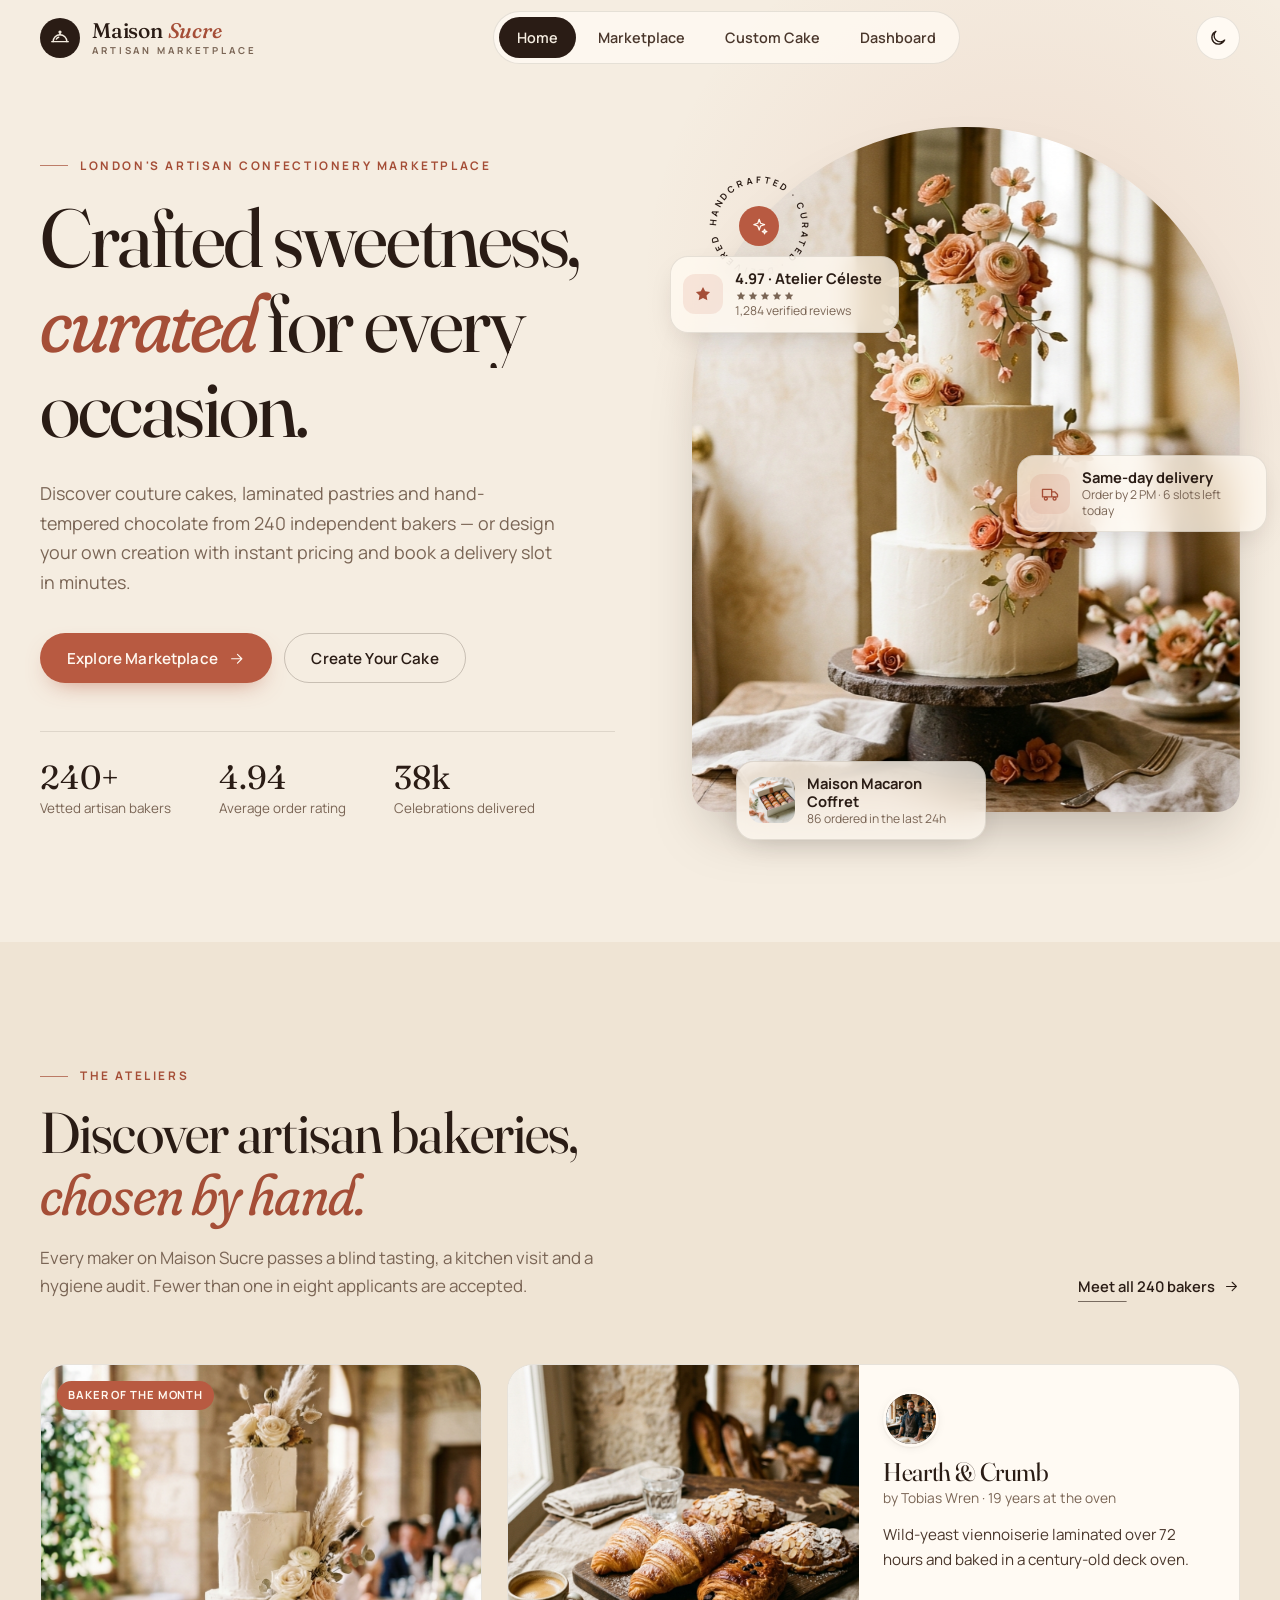
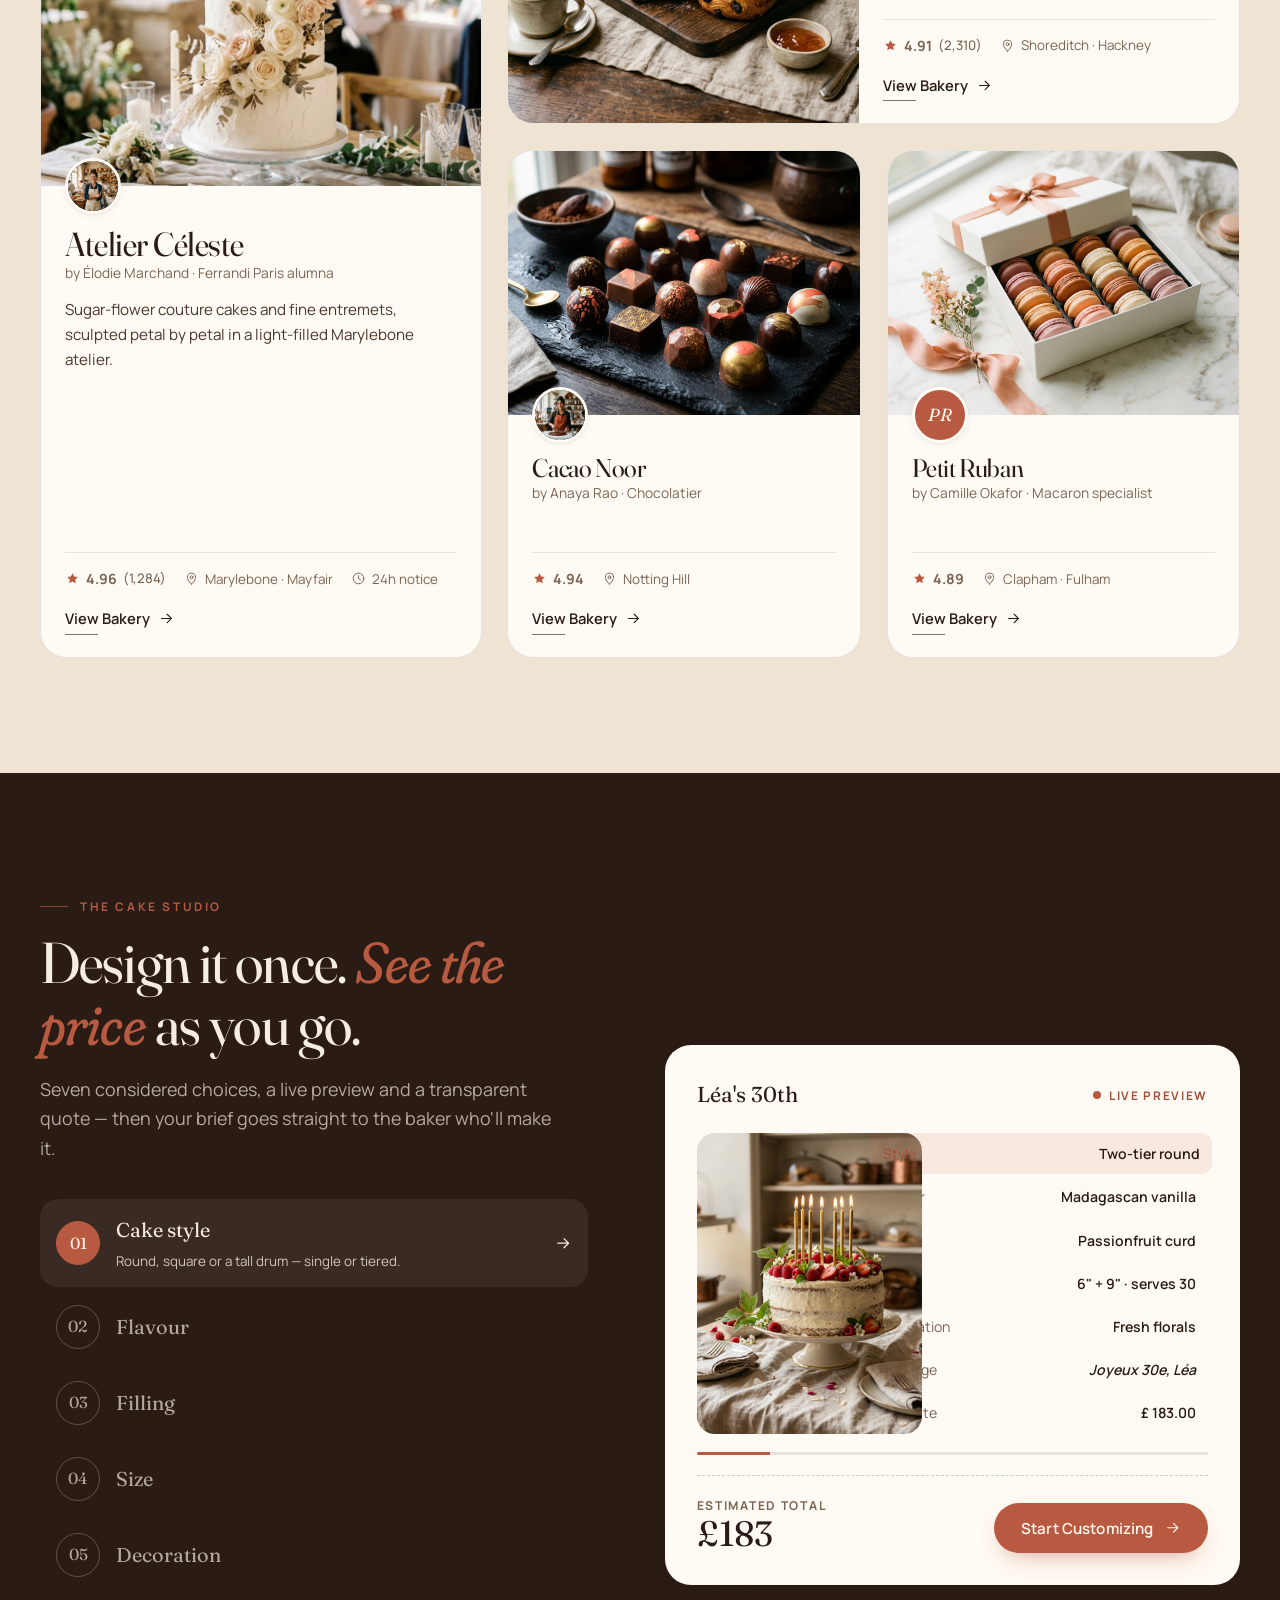
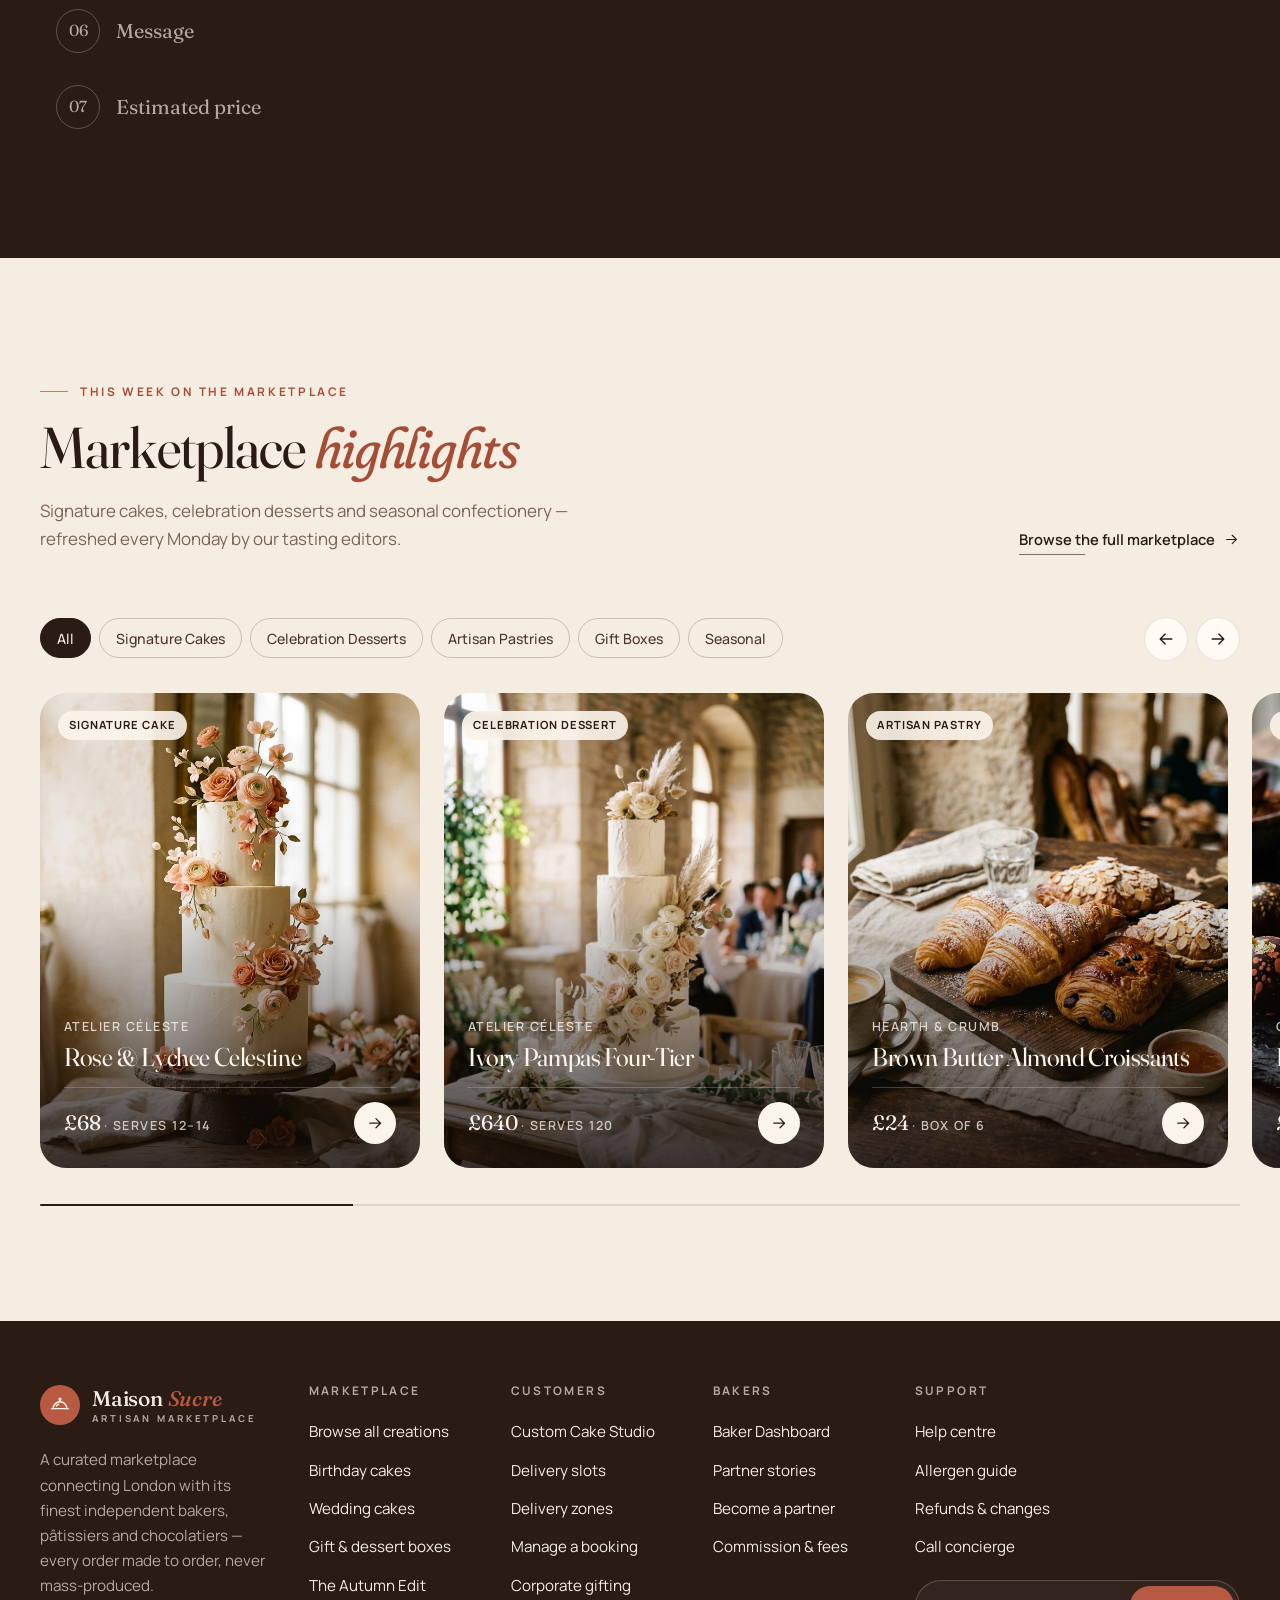
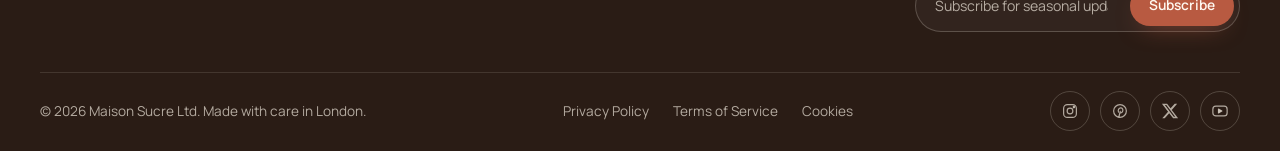
==== index.html @ 357fb2fd "first commit" ====
<!DOCTYPE html>
<html lang="en" data-theme="light">

<head>
  <meta charset="UTF-8">
  <meta name="viewport" content="width=device-width, initial-scale=1">
  <title>Maison Sucre — Artisan Cake & Confectionery Marketplace in London</title>
  <meta name="description"
    content="Discover London's finest independent bakers, design a bespoke cake with instant pricing, and book same-day delivery of artisan cakes, pastries and confectionery.">
  <meta name="theme-color" content="#2A1C15">
  <script>(function () { try { var t = localStorage.getItem('ms-theme'); if (!t) { t = window.matchMedia('(prefers-color-scheme: dark)').matches ? 'dark' : 'light'; } document.documentElement.setAttribute('data-theme', t); } catch (e) { } })();</script>
  <link rel="preconnect" href="https://fonts.googleapis.com">
  <link rel="preconnect" href="https://fonts.gstatic.com" crossorigin>
  <link
    href="https://fonts.googleapis.com/css2?family=Fraunces:ital,opsz,wght,SOFT@0,9..144,300..600,0..100;1,9..144,300..600,0..100&family=Manrope:wght@400;500;600;700&display=swap"
    rel="stylesheet">
  <link rel="stylesheet" href="css/style.css">
</head>

<body>
  <a class="visually-hidden" href="#main">Skip to content</a>

  <!-- ============ HEADER ============ -->
  <header class="site-header">
    <div class="container header-inner">
      <a href="index.html" class="logo" aria-label="Maison Sucre — Home">
        <span class="logo-mark"><svg viewBox="0 0 24 24" fill="none" stroke="currentColor" stroke-width="1.5"
            stroke-linecap="round">
            <path d="M4.5 16a7.5 7.5 0 0 1 15 0" />
            <path d="M3 16h18M12 6.5V8.5" />
            <circle cx="12" cy="5.5" r="1" />
            <path d="M8 13.2a4.5 4.5 0 0 1 2.6-2" />
          </svg></span>
        <span class="logo-text"><strong>Maison <em>Sucre</em></strong><small>Artisan Marketplace</small></span>
      </a>
      <nav class="main-nav" aria-label="Primary">
        <a href="index.html" aria-current="page">Home</a>
        <a href="marketplace.html">Marketplace</a>
        <a href="custom-cake.html">Custom Cake</a>
        <a href="dashboard.html">Dashboard</a>
      </nav>
      <div class="header-actions">
        <button class="icon-btn theme-toggle" type="button" id="theme-toggle" data-theme-toggle
          aria-label="Switch to dark theme">
          <svg class="i i-moon" aria-hidden="true">
            <use href="#i-moon"></use>
          </svg>
          <svg class="i i-sun" aria-hidden="true">
            <use href="#i-sun"></use>
          </svg>
        </button>
        <button class="icon-btn nav-toggle" type="button" id="nav-toggle" aria-controls="mobile-menu"
          aria-expanded="false" aria-label="Open menu">
          <svg class="i" aria-hidden="true">
            <use href="#i-menu"></use>
          </svg>
        </button>
      </div>
    </div>
  </header>
  <nav class="mobile-menu" id="mobile-menu" aria-label="Mobile">
    <a class="mm-link" href="index.html" aria-current="page">Home <svg class="i">
        <use href="#i-arrow-up-right"></use>
      </svg></a>
    <a class="mm-link" href="marketplace.html">Marketplace <svg class="i">
        <use href="#i-arrow-up-right"></use>
      </svg></a>
    <a class="mm-link" href="custom-cake.html">Custom Cake <svg class="i">
        <use href="#i-arrow-up-right"></use>
      </svg></a>
    <a class="mm-link" href="dashboard.html">Baker Dashboard <svg class="i">
        <use href="#i-arrow-up-right"></use>
      </svg></a>
    <a href="custom-cake.html" class="btn btn--primary btn--block">Design Your Cake</a>
    <p class="mm-foot">Same-day delivery across Central London · Order by 2 PM</p>
  </nav>

  <main id="main">
    <!-- ============ 1. HERO ============ -->
    <section class="hero" aria-labelledby="hero-title">
      <div class="container hero-grid">
        <div class="hero-copy">
          <span class="eyebrow hero-fade">London's artisan confectionery marketplace</span>
          <h1 id="hero-title">
            <span class="line"><span>Crafted sweetness,</span></span>
            <span class="line"><span><em>curated</em> for every</span></span>
            <span class="line"><span>occasion.</span></span>
          </h1>
          <p class="lead hero-fade d1">Discover couture cakes, laminated pastries and hand-tempered chocolate from 240
            independent bakers — or design your own creation with instant pricing and book a delivery slot in minutes.
          </p>
          <div class="hero-ctas hero-fade d2">
            <a href="marketplace.html" class="btn btn--primary" id="hero-explore">Explore Marketplace <svg
                class="i i--move">
                <use href="#i-arrow-right"></use>
              </svg></a>
            <a href="custom-cake.html" class="btn btn--ghost" id="hero-create">Create Your Cake</a>
          </div>
          <div class="hero-stats hero-fade d3">
            <div><strong>240+</strong><span>Vetted artisan bakers</span></div>
            <div><strong>4.94</strong><span>Average order rating</span></div>
            <div><strong>38k</strong><span>Celebrations delivered</span></div>
          </div>
        </div>

        <div class="hero-visual">
          <svg class="hero-ring" viewBox="0 0 120 120" aria-hidden="true">
            <defs>
              <path id="ring-path" d="M60,60 m-46,0 a46,46 0 1,1 92,0 a46,46 0 1,1 -92,0" />
            </defs>
            <text>
              <textPath href="#ring-path">Handcrafted · Curated · Delivered ·</textPath>
            </text>
          </svg>
          <span class="hero-ring-core" aria-hidden="true"><svg class="i">
              <use href="#i-sparkle"></use>
            </svg></span>
          <div class="hero-frame">
            <img src="images/hero_cake.jpg"
              alt="Three-tier ivory buttercream cake decorated with terracotta sugar ranunculus and gold leaf"
              width="1200" height="896" fetchpriority="high">
          </div>
          <div class="float-card fc-rating">
            <span class="fc-icon"><svg class="i">
                <use href="#i-star"></use>
              </svg></span>
            <div><strong>4.97 · Atelier Céleste</strong><span class="stars"><svg class="i">
                  <use href="#i-star"></use>
                </svg><svg class="i">
                  <use href="#i-star"></use>
                </svg><svg class="i">
                  <use href="#i-star"></use>
                </svg><svg class="i">
                  <use href="#i-star"></use>
                </svg><svg class="i">
                  <use href="#i-star"></use>
                </svg></span><span>1,284 verified reviews</span></div>
          </div>
          <div class="float-card fc-delivery">
            <span class="fc-icon"><svg class="i">
                <use href="#i-truck"></use>
              </svg></span>
            <div><strong>Same-day delivery</strong><span>Order by 2 PM · 6 slots left today</span></div>
          </div>
          <div class="float-card fc-popular">
            <img src="images/macaron_giftbox.jpg" alt="" width="46" height="46">
            <div><strong>Maison Macaron Coffret</strong><span>86 ordered in the last 24h</span></div>
          </div>
        </div>
      </div>
    </section>

    <!-- ============ 2. DISCOVER ARTISAN BAKERIES ============ -->
    <section class="section section--alt" id="bakeries" aria-labelledby="bakeries-title">
      <div class="container">
        <div class="section-head reveal">
          <div class="section-head__text">
            <span class="eyebrow">The Ateliers</span>
            <h2 id="bakeries-title">Discover artisan bakeries, <em>chosen by hand.</em></h2>
            <p>Every maker on Maison Sucre passes a blind tasting, a kitchen visit and a hygiene audit. Fewer than one
              in eight applicants are accepted.</p>
          </div>
          <a href="marketplace.html#bakers" class="link-arrow">Meet all 240 bakers <svg class="i">
              <use href="#i-arrow-right"></use>
            </svg></a>
        </div>

        <div class="bakery-grid">
          <article class="bakery-card bakery-card--feature reveal">
            <span class="badge badge--accent bakery-tag">Baker of the Month</span>
            <div class="media"><img src="images/wedding_cake.jpg"
                alt="Four-tier textured ivory wedding cake with roses and pampas" loading="lazy" width="896"
                height="1200"></div>
            <div class="bakery-body">
              <span class="bakery-avatar"><img src="images/baker_woman.jpg" alt="Élodie Marchand" loading="lazy"
                  width="56" height="56"></span>
              <div>
                <h3 class="bakery-name">Atelier Céleste</h3>
                <p class="bakery-by">by Élodie Marchand · Ferrandi Paris alumna</p>
              </div>
              <p class="bakery-specialty">Sugar-flower couture cakes and fine entremets, sculpted petal by petal in a
                light-filled Marylebone atelier.</p>
              <div class="bakery-meta">
                <span class="rating"><svg class="i">
                    <use href="#i-star"></use>
                  </svg>4.96 <small>(1,284)</small></span>
                <span><svg class="i">
                    <use href="#i-pin"></use>
                  </svg>Marylebone · Mayfair</span>
                <span><svg class="i">
                    <use href="#i-clock"></use>
                  </svg>24h notice</span>
              </div>
              <a href="marketplace.html?bakery=celeste#products" class="link-arrow" id="view-bakery-celeste">View Bakery
                <svg class="i">
                  <use href="#i-arrow-right"></use>
                </svg></a>
            </div>
          </article>

          <article class="bakery-card bakery-card--wide reveal" data-delay="1">
            <div class="media"><img src="images/artisan_pastries.jpg"
                alt="Croissants, pain au chocolat and almond pastries on a wooden board" loading="lazy" width="1200"
                height="896"></div>
            <div class="bakery-body">
              <span class="bakery-avatar"><img src="images/baker_man.jpg" alt="Tobias Wren" loading="lazy" width="56"
                  height="56"></span>
              <div>
                <h3 class="bakery-name">Hearth &amp; Crumb</h3>
                <p class="bakery-by">by Tobias Wren · 19 years at the oven</p>
              </div>
              <p class="bakery-specialty">Wild-yeast viennoiserie laminated over 72 hours and baked in a century-old
                deck oven.</p>
              <div class="bakery-meta">
                <span class="rating"><svg class="i">
                    <use href="#i-star"></use>
                  </svg>4.91 <small>(2,310)</small></span>
                <span><svg class="i">
                    <use href="#i-pin"></use>
                  </svg>Shoreditch · Hackney</span>
              </div>
              <a href="marketplace.html?bakery=hearth#products" class="link-arrow" id="view-bakery-hearth">View Bakery
                <svg class="i">
                  <use href="#i-arrow-right"></use>
                </svg></a>
            </div>
          </article>

          <article class="bakery-card reveal" data-delay="2">
            <div class="media"><img src="images/chocolate_bonbons.jpg"
                alt="Hand-painted chocolate bonbons on dark slate" loading="lazy" width="1200" height="896"></div>
            <div class="bakery-body">
              <span class="bakery-avatar"><img src="images/chocolatier_woman.jpg" alt="Anaya Rao" loading="lazy"
                  width="56" height="56"></span>
              <div>
                <h3 class="bakery-name">Cacao Noor</h3>
                <p class="bakery-by">by Anaya Rao · Chocolatier</p>
              </div>
              <div class="bakery-meta">
                <span class="rating"><svg class="i">
                    <use href="#i-star"></use>
                  </svg>4.94</span>
                <span><svg class="i">
                    <use href="#i-pin"></use>
                  </svg>Notting Hill</span>
              </div>
              <a href="marketplace.html?bakery=noor#products" class="link-arrow" id="view-bakery-noor">View Bakery <svg
                  class="i">
                  <use href="#i-arrow-right"></use>
                </svg></a>
            </div>
          </article>

          <article class="bakery-card reveal" data-delay="3">
            <div class="media"><img src="images/macaron_giftbox.jpg"
                alt="Gift box of French macarons with a coral ribbon" loading="lazy" width="1200" height="896"></div>
            <div class="bakery-body">
              <span class="bakery-avatar bakery-avatar--terra">PR</span>
              <div>
                <h3 class="bakery-name">Petit Ruban</h3>
                <p class="bakery-by">by Camille Okafor · Macaron specialist</p>
              </div>
              <div class="bakery-meta">
                <span class="rating"><svg class="i">
                    <use href="#i-star"></use>
                  </svg>4.89</span>
                <span><svg class="i">
                    <use href="#i-pin"></use>
                  </svg>Clapham · Fulham</span>
              </div>
              <a href="marketplace.html?bakery=ruban#products" class="link-arrow" id="view-bakery-ruban">View Bakery
                <svg class="i">
                  <use href="#i-arrow-right"></use>
                </svg></a>
            </div>
          </article>
        </div>
      </div>
    </section>

    <!-- ============ 3. CUSTOM CAKE EXPERIENCE ============ -->
    <section class="section section--inverse" id="experience" aria-labelledby="cx-title">
      <div class="container cx-grid">
        <div class="reveal">
          <span class="eyebrow">The Cake Studio</span>
          <h2 id="cx-title" style="font-size: clamp(2.1rem, 4.6vw, 3.6rem); margin-top: 16px;">Design it once. <em>See
              the price</em> as you go.</h2>
          <p class="lead" style="margin-top: 18px; color: var(--on-inverse-muted); max-width: 520px;">Seven considered
            choices, a live preview and a transparent quote — then your brief goes straight to the baker who'll make it.
          </p>
          <ol class="cx-steps" id="cx-steps">
            <li><button class="cx-step is-active" type="button" data-step="0"><span
                  class="num">01</span><span><strong>Cake style</strong><small>Round, square or a tall drum — single or
                    tiered.</small></span><svg class="i">
                  <use href="#i-arrow-right"></use>
                </svg></button></li>
            <li><button class="cx-step" type="button" data-step="1"><span
                  class="num">02</span><span><strong>Flavour</strong><small>Madagascan vanilla to Bronte pistachio
                    sponge.</small></span><svg class="i">
                  <use href="#i-arrow-right"></use>
                </svg></button></li>
            <li><button class="cx-step" type="button" data-step="2"><span
                  class="num">03</span><span><strong>Filling</strong><small>Curds, compotes, pralines and salted
                    caramel.</small></span><svg class="i">
                  <use href="#i-arrow-right"></use>
                </svg></button></li>
            <li><button class="cx-step" type="button" data-step="3"><span
                  class="num">04</span><span><strong>Size</strong><small>From an intimate 6" to a three-tier for
                    sixty.</small></span><svg class="i">
                  <use href="#i-arrow-right"></use>
                </svg></button></li>
            <li><button class="cx-step" type="button" data-step="4"><span
                  class="num">05</span><span><strong>Decoration</strong><small>Fresh florals, gold leaf, ganache drip or
                    sugar flowers.</small></span><svg class="i">
                  <use href="#i-arrow-right"></use>
                </svg></button></li>
            <li><button class="cx-step" type="button" data-step="5"><span
                  class="num">06</span><span><strong>Message</strong><small>Hand-piped in your chosen script, up to 40
                    characters.</small></span><svg class="i">
                  <use href="#i-arrow-right"></use>
                </svg></button></li>
            <li><button class="cx-step" type="button" data-step="6"><span class="num">07</span><span><strong>Estimated
                    price</strong><small>Itemised instantly — no surprises at checkout.</small></span><svg class="i">
                  <use href="#i-arrow-right"></use>
                </svg></button></li>
          </ol>
        </div>

        <div class="cx-card reveal" data-delay="2">
          <div class="cx-card-head">
            <strong>Léa's 30th</strong>
            <span class="cx-live">Live preview</span>
          </div>
          <div class="cx-preview">
            <div class="media"><img src="images/berry_birthday_cake.jpg"
                alt="Chantilly cream cake topped with berries and gold candles" loading="lazy" width="1200"
                height="896"></div>
            <ul class="cx-rows" id="cx-rows">
              <li class="is-active"><span>Style</span><b>Two-tier round</b></li>
              <li><span>Flavour</span><b>Madagascan vanilla</b></li>
              <li><span>Filling</span><b>Passionfruit curd</b></li>
              <li><span>Size</span><b>6" + 9" · serves 30</b></li>
              <li><span>Decoration</span><b>Fresh florals</b></li>
              <li><span>Message</span><b><em>Joyeux 30e, Léa</em></b></li>
              <li><span>Estimate</span><b>£ 183.00</b></li>
            </ul>
          </div>
          <div class="cx-progress" aria-hidden="true"><span id="cx-progress"></span></div>
          <div class="cx-total">
            <div><small>Estimated total</small><strong>£183</strong></div>
            <a href="custom-cake.html" class="btn btn--primary" id="start-customizing">Start Customizing <svg
                class="i i--move">
                <use href="#i-arrow-right"></use>
              </svg></a>
          </div>
        </div>
      </div>
    </section>

    <!-- ============ 4. MARKETPLACE HIGHLIGHTS ============ -->
    <section class="section" id="highlights" aria-labelledby="hl-title">
      <div class="container">
        <div class="section-head reveal">
          <div class="section-head__text">
            <span class="eyebrow">This week on the marketplace</span>
            <h2 id="hl-title">Marketplace <em>highlights</em></h2>
            <p>Signature cakes, celebration desserts and seasonal confectionery — refreshed every Monday by our tasting
              editors.</p>
          </div>
          <a href="marketplace.html" class="link-arrow">Browse the full marketplace <svg class="i">
              <use href="#i-arrow-right"></use>
            </svg></a>
        </div>
        <div class="hl-controls reveal">
          <div class="hl-tabs" role="tablist" aria-label="Highlight categories" id="hl-tabs">
            <button class="chip is-active" role="tab" aria-selected="true" data-hl="all">All</button>
            <button class="chip" role="tab" aria-selected="false" data-hl="signature">Signature Cakes</button>
            <button class="chip" role="tab" aria-selected="false" data-hl="celebration">Celebration Desserts</button>
            <button class="chip" role="tab" aria-selected="false" data-hl="pastries">Artisan Pastries</button>
            <button class="chip" role="tab" aria-selected="false" data-hl="gifts">Gift Boxes</button>
            <button class="chip" role="tab" aria-selected="false" data-hl="seasonal">Seasonal</button>
          </div>
          <div class="hl-nav">
            <button class="icon-btn" type="button" id="hl-prev" aria-label="Previous"><svg class="i">
                <use href="#i-arrow-left"></use>
              </svg></button>
            <button class="icon-btn" type="button" id="hl-next" aria-label="Next"><svg class="i">
                <use href="#i-arrow-right"></use>
              </svg></button>
          </div>
        </div>
      </div>
      <div class="hl-track reveal" id="hl-track" tabindex="0" aria-label="Highlighted products"></div>
      <div class="container">
        <div class="hl-progress" aria-hidden="true"><span id="hl-progress"></span></div>
      </div>
    </section>
  </main>

  <footer class="site-footer">
    <div class="container">
      <div class="footer-top">
        <div class="footer-brand">
          <a href="index.html" class="logo" aria-label="Maison Sucre — Home">
            <span class="logo-mark"><svg viewBox="0 0 24 24" fill="none" stroke="currentColor" stroke-width="1.5"
                stroke-linecap="round">
                <path d="M4.5 16a7.5 7.5 0 0 1 15 0" />
                <path d="M3 16h18M12 6.5V8.5" />
                <circle cx="12" cy="5.5" r="1" />
                <path d="M8 13.2a4.5 4.5 0 0 1 2.6-2" />
              </svg></span>
            <span class="logo-text"><strong>Maison <em>Sucre</em></strong><small>Artisan Marketplace</small></span>
          </a>
          <div>
            <p>A curated marketplace connecting London with its finest independent bakers, pâtissiers and chocolatiers —
              every order made to order, never mass-produced.</p>

          </div>
        </div>
        <div class="footer-col">
          <h3>Marketplace</h3>
          <ul>
            <li><a href="marketplace.html">Browse all creations</a></li>
            <li><a href="marketplace.html?cat=birthday#products">Birthday cakes</a></li>
            <li><a href="marketplace.html?cat=wedding#products">Wedding cakes</a></li>
            <li><a href="marketplace.html?cat=dessert-boxes#products">Gift &amp; dessert boxes</a></li>
            <li><a href="marketplace.html?cat=seasonal#products">The Autumn Edit</a></li>
          </ul>
        </div>
        <div class="footer-col">
          <h3>Customers</h3>
          <ul>
            <li><a href="custom-cake.html">Custom Cake Studio</a></li>
            <li><a href="custom-cake.html#delivery">Delivery slots</a></li>
            <li><a href="marketplace.html#booking">Delivery zones</a></li>
            <li><a href="custom-cake.html#summary">Manage a booking</a></li>
            <li><a href="marketplace.html?occasion=corporate#products">Corporate gifting</a></li>
          </ul>
        </div>
        <div class="footer-col">
          <h3>Bakers</h3>
          <ul>
            <li><a href="dashboard.html">Baker Dashboard</a></li>
            <li><a href="marketplace.html#bakers">Partner stories</a></li>
            <li><a href="mailto:partners@maisonsucre.co.uk">Become a partner</a></li>
            <li><a href="mailto:partners@maisonsucre.co.uk?subject=Fees">Commission &amp; fees</a></li>
          </ul>
        </div>
        <div class="footer-col">
          <h3>Support</h3>
          <ul>
            <li><a href="mailto:care@maisonsucre.co.uk">Help centre</a></li>
            <li><a href="mailto:care@maisonsucre.co.uk?subject=Allergens">Allergen guide</a></li>
            <li><a href="mailto:care@maisonsucre.co.uk?subject=Refund">Refunds &amp; changes</a></li>
            <li><a href="tel:+442079460321">Call concierge</a></li>
          </ul>
          <form class="nl-form" id="newsletter-form" novalidate style="margin-top: 20px;">
            <label for="nl-email" class="visually-hidden">Email address</label>
            <input id="nl-email" type="email" placeholder="Subscribe for seasonal updates" required autocomplete="email">
            <button class="btn btn--primary btn--sm" type="submit" id="nl-submit">Subscribe</button>
          </form>
        </div>
      </div>
      <div class="footer-bottom">
        <p>© <span data-year>2026</span> Maison Sucre Ltd. Made with care in London.</p>
        <div class="footer-legal">
          <a href="#main">Privacy Policy</a>
          <a href="#main">Terms of Service</a>
          <a href="#main">Cookies</a>
        </div>
        <div class="socials">
          <a href="https://instagram.com" target="_blank" rel="noopener" aria-label="Instagram"><svg class="i">
              <use href="#i-instagram"></use>
            </svg></a>
          <a href="https://pinterest.com" target="_blank" rel="noopener" aria-label="Pinterest"><svg class="i">
              <use href="#i-pinterest"></use>
            </svg></a>
          <a href="https://x.com" target="_blank" rel="noopener" aria-label="X"><svg class="i">
              <use href="#i-x"></use>
            </svg></a>
          <a href="https://youtube.com" target="_blank" rel="noopener" aria-label="YouTube"><svg class="i">
              <use href="#i-youtube"></use>
            </svg></a>
        </div>
      </div>
      <div class="footer-wordmark" aria-hidden="true">Maison Sucre</div>
    </div>
  </footer>

  <button class="back-to-top" type="button" id="back-to-top" aria-label="Back to top">
    <svg class="btt-ring" viewBox="0 0 48 48" aria-hidden="true">
      <circle cx="24" cy="24" r="22" />
    </svg>
    <svg class="i" aria-hidden="true">
      <use href="#i-arrow-up"></use>
    </svg>
  </button>

  <script src="js/main.js"></script>
  <script src="js/data.js"></script>
  <script src="js/home.js"></script>
</body>

</html>
---- css/style.css ----
/* ==========================================================================
   Maison Sucre — Design System & Site Styles (Home · Marketplace · Custom Cake)
   Palette: Warm Ivory · Deep Espresso · Muted Terracotta
   ========================================================================== */

/* ---------- 1. Tokens ---------- */
:root {
  /* Three primary brand colours */
  --ivory: #F5EDE1;
  --espresso: #2A1C15;
  --terra: #C2634A;

  /* Light theme roles */
  --bg: #F5EDE1;
  --bg-alt: #EFE4D4;
  --surface: #FFFAF3;
  --surface-2: #F3E9DB;
  --surface-glass: rgba(255, 250, 243, .78);
  --text: #2A1C15;
  --text-soft: #4A372C;
  --muted: #7A6555;
  --line: rgba(42, 28, 21, .11);
  --line-strong: rgba(42, 28, 21, .22);
  --accent: #B85A41;
  --accent-hover: #A04B34;
  --accent-soft: rgba(194, 99, 74, .12);
  --accent-text: #A54E37;
  --on-accent: #FFF8F0;
  --inverse: #2A1C15;
  --inverse-2: #3A2A21;
  --on-inverse: #F5EDE1;
  --on-inverse-muted: rgba(245, 237, 225, .68);
  --shadow-sm: 0 1px 2px rgba(42, 28, 21, .06), 0 2px 8px rgba(42, 28, 21, .05);
  --shadow-md: 0 10px 30px -12px rgba(42, 28, 21, .22);
  --shadow-lg: 0 30px 60px -24px rgba(42, 28, 21, .35);

  /* Type */
  --f-display: 'Fraunces', 'Times New Roman', serif;
  --f-body: 'Manrope', system-ui, -apple-system, 'Segoe UI', sans-serif;

  /* Shape & rhythm */
  --r-xs: 8px;
  --r-sm: 12px;
  --r-md: 18px;
  --r-lg: 26px;
  --r-pill: 999px;
  --container: 1280px;
  --gutter: clamp(16px, 4vw, 40px);
  --section-y: clamp(72px, 9vw, 132px);
  --header-h: 76px;
  --ease: cubic-bezier(.22, .8, .24, 1);
}

[data-theme="dark"] {
  --bg: #15100C;
  --bg-alt: #1B140F;
  --surface: #211812;
  --surface-2: #2A1F18;
  --surface-glass: rgba(33, 24, 18, .78);
  --text: #F3EADD;
  --text-soft: #DCCDBC;
  --muted: #B09D8B;
  --line: rgba(243, 234, 221, .10);
  --line-strong: rgba(243, 234, 221, .22);
  --accent: #DB7D60;
  --accent-hover: #E89276;
  --accent-soft: rgba(219, 125, 96, .14);
  --accent-text: #E89276;
  --on-accent: #1A120D;
  --inverse: #F3EADD;
  --inverse-2: #E8DCCB;
  --on-inverse: #1E1510;
  --on-inverse-muted: rgba(30, 21, 16, .68);
  --shadow-sm: 0 1px 2px rgba(0, 0, 0, .3), 0 2px 8px rgba(0, 0, 0, .25);
  --shadow-md: 0 14px 34px -14px rgba(0, 0, 0, .6);
  --shadow-lg: 0 30px 70px -24px rgba(0, 0, 0, .75);
}

/* ---------- 2. Base ---------- */
*, *::before, *::after { box-sizing: border-box; }
html { scroll-behavior: smooth; scroll-padding-top: calc(var(--header-h) + 16px); -webkit-text-size-adjust: 100%; }
html.theme-anim *, html.theme-anim *::before, html.theme-anim *::after {
  transition: background-color .4s ease, border-color .4s ease, color .3s ease !important;
}
body {
  margin: 0;
  font-family: var(--f-body);
  font-size: 1rem;
  line-height: 1.65;
  color: var(--text);
  background: var(--bg);
  overflow-x: clip;
  -webkit-font-smoothing: antialiased;
  opacity: 0;
  transition: opacity .45s var(--ease);
}
body.is-loaded { opacity: 1; }
body.is-leaving { opacity: 0; transition-duration: .24s; }
body.menu-open, body.modal-open { overflow: hidden; }

img { display: block; max-width: 100%; height: auto; }
a { color: inherit; text-decoration: none; }
button, input, select, textarea { font: inherit; color: inherit; }
button { cursor: pointer; background: none; border: 0; padding: 0; }
:focus-visible { outline: 2px solid var(--accent); outline-offset: 3px; border-radius: 4px; }
::selection { background: var(--accent); color: var(--on-accent); }

h1, h2, h3, h4 { font-family: var(--f-display); font-weight: 400; line-height: 1.08; margin: 0; letter-spacing: -0.015em; font-variation-settings: "opsz" 96; }
h1 em, h2 em, h3 em { font-style: italic; color: var(--accent-text); font-variation-settings: "opsz" 96, "SOFT" 100; }
p { margin: 0; }

.i { width: 1.15em; height: 1.15em; flex-shrink: 0; display: inline-block; vertical-align: middle; }

.container { width: 100%; max-width: var(--container); margin-inline: auto; padding-inline: var(--gutter); }
.section { padding-block: var(--section-y); position: relative; }
.section--alt { background: var(--bg-alt); }
.section--inverse { background: var(--inverse); color: var(--on-inverse); }
.section--inverse h2 em { color: var(--accent); }
[data-theme="dark"] .section--inverse h2 em { color: var(--terra); }
.visually-hidden { position: absolute !important; width: 1px; height: 1px; overflow: hidden; clip: rect(0 0 0 0); white-space: nowrap; }

/* ---------- 3. Typographic helpers ---------- */
.eyebrow {
  display: inline-flex; align-items: center; gap: 12px;
  font-size: .74rem; font-weight: 700; letter-spacing: .22em; text-transform: uppercase;
  color: var(--accent-text);
}
.eyebrow::before { content: ""; width: 28px; height: 1px; background: currentColor; opacity: .7; }
.section--inverse .eyebrow { color: var(--accent); }

.section-head { display: flex; align-items: flex-end; justify-content: space-between; gap: 32px; margin-bottom: clamp(36px, 5vw, 64px); flex-wrap: wrap; }
.section-head__text { max-width: 640px; }
.section-head h2 { font-size: clamp(2.1rem, 4.6vw, 3.6rem); margin-top: 16px; }
.section-head p { margin-top: 18px; color: var(--muted); font-size: 1.06rem; max-width: 560px; }
.section--inverse .section-head p { color: var(--on-inverse-muted); }

.lead { font-size: clamp(1.02rem, 1.4vw, 1.16rem); color: var(--muted); }

/* ---------- 4. Buttons ---------- */
.btn {
  --btn-bg: var(--surface); --btn-fg: var(--text); --btn-bd: var(--line-strong);
  display: inline-flex; align-items: center; justify-content: center; gap: 10px;
  min-height: 50px; padding: 0 26px;
  border-radius: var(--r-pill);
  background: var(--btn-bg); color: var(--btn-fg); border: 1px solid var(--btn-bd);
  font-weight: 600; font-size: .95rem; letter-spacing: .01em; white-space: nowrap;
  transition: transform .3s var(--ease), background-color .3s, color .3s, box-shadow .3s, border-color .3s;
  position: relative; isolation: isolate;
}
.btn .i { transition: transform .35s var(--ease); }
.btn:hover { transform: translateY(-2px); }
.btn:hover .i--move { transform: translateX(4px); }
.btn:active { transform: translateY(0) scale(.98); }
.btn--primary { --btn-bg: var(--accent); --btn-fg: var(--on-accent); --btn-bd: transparent; box-shadow: 0 10px 24px -12px rgba(184, 90, 65, .7); }
.btn--primary:hover { --btn-bg: var(--accent-hover); box-shadow: 0 16px 30px -12px rgba(184, 90, 65, .75); }
.btn--dark { --btn-bg: var(--inverse); --btn-fg: var(--on-inverse); --btn-bd: transparent; }
.btn--dark:hover { --btn-bg: var(--inverse-2); }
.btn--ghost { --btn-bg: transparent; }
.btn--ghost:hover { --btn-bd: var(--text); }
.section--inverse .btn--ghost { --btn-fg: var(--on-inverse); --btn-bd: rgba(245, 237, 225, .3); }
[data-theme="dark"] .section--inverse .btn--ghost { --btn-bd: rgba(30, 21, 16, .3); }
.btn--sm { min-height: 40px; padding: 0 18px; font-size: .86rem; }
.btn--block { width: 100%; }
.btn[disabled] { opacity: .5; pointer-events: none; }

.link-arrow { display: inline-flex; align-items: center; gap: 8px; font-weight: 600; font-size: .92rem; color: var(--text); position: relative; padding-bottom: 2px; }
.link-arrow::after { content: ""; position: absolute; left: 0; bottom: -2px; height: 1px; width: 100%; background: currentColor; transform: scaleX(.3); transform-origin: left; transition: transform .45s var(--ease); opacity: .6; }
.link-arrow .i { transition: transform .35s var(--ease); }
.link-arrow:hover::after { transform: scaleX(1); }
.link-arrow:hover .i { transform: translateX(4px); }

.icon-btn {
  width: 44px; height: 44px; border-radius: 50%;
  display: inline-grid; place-items: center;
  border: 1px solid var(--line); background: var(--surface); color: var(--text);
  transition: transform .3s var(--ease), background-color .3s, border-color .3s, color .3s;
}
.icon-btn:hover { border-color: var(--line-strong); transform: translateY(-1px); }
.icon-btn .i { width: 20px; height: 20px; }

/* Theme toggle with sun/moon swap */
.theme-toggle { position: relative; overflow: hidden; }
.theme-toggle .i { position: absolute; transition: transform .5s var(--ease), opacity .3s; }
.theme-toggle .i-moon { transform: translateY(0) rotate(0); }
.theme-toggle .i-sun { transform: translateY(140%) rotate(-90deg); opacity: 0; }
[data-theme="dark"] .theme-toggle .i-moon { transform: translateY(-140%) rotate(90deg); opacity: 0; }
[data-theme="dark"] .theme-toggle .i-sun { transform: translateY(0) rotate(0); opacity: 1; }

/* Chips */
.chip {
  display: inline-flex; align-items: center; gap: 8px;
  min-height: 40px; padding: 0 16px;
  border-radius: var(--r-pill); border: 1px solid var(--line-strong);
  background: transparent; color: var(--text-soft);
  font-size: .88rem; font-weight: 500; white-space: nowrap;
  transition: background-color .25s, color .25s, border-color .25s, transform .25s var(--ease);
}
.chip:hover { border-color: var(--text); color: var(--text); }
.chip.is-active, .chip[aria-pressed="true"] { background: var(--inverse); color: var(--on-inverse); border-color: var(--inverse); }
.chip .count { font-size: .74rem; opacity: .6; }

.badge {
  display: inline-flex; align-items: center; gap: 6px;
  padding: 5px 11px; border-radius: var(--r-pill);
  font-size: .7rem; font-weight: 700; letter-spacing: .08em; text-transform: uppercase;
  background: var(--surface-glass); color: var(--text);
  backdrop-filter: blur(8px); -webkit-backdrop-filter: blur(8px);
}
.badge--accent { background: var(--accent); color: var(--on-accent); }

.rating { display: inline-flex; align-items: center; gap: 5px; font-weight: 700; font-size: .88rem; }
.rating .i { color: var(--accent); width: 15px; height: 15px; }
.rating small { font-weight: 500; color: var(--muted); font-size: .82rem; }

/* Form controls */
.field { display: grid; gap: 8px; }
.field > label, .field-label { font-size: .76rem; font-weight: 700; letter-spacing: .12em; text-transform: uppercase; color: var(--muted); }
.input, .select, .textarea {
  width: 100%; min-height: 50px; padding: 12px 16px;
  border-radius: var(--r-sm); border: 1px solid var(--line-strong);
  background: var(--surface); color: var(--text);
  transition: border-color .25s, box-shadow .25s;
}
.textarea { min-height: 96px; resize: vertical; line-height: 1.5; }
.select { appearance: none; -webkit-appearance: none; padding-right: 42px; cursor: pointer;
  background-image: url("data:image/svg+xml,%3Csvg xmlns='http://www.w3.org/2000/svg' viewBox='0 0 24 24' fill='none' stroke='%237A6555' stroke-width='1.8' stroke-linecap='round'%3E%3Cpath d='M6 9l6 6 6-6'/%3E%3C/svg%3E");
  background-repeat: no-repeat; background-position: right 14px center; background-size: 18px; }
.input:focus, .select:focus, .textarea:focus { outline: none; border-color: var(--accent); box-shadow: 0 0 0 4px var(--accent-soft); }
.input::placeholder, .textarea::placeholder { color: var(--muted); opacity: .8; }
.input.is-invalid { border-color: var(--accent); box-shadow: 0 0 0 4px var(--accent-soft); }

.stepper { display: inline-flex; align-items: center; border: 1px solid var(--line-strong); border-radius: var(--r-pill); background: var(--surface); }
.stepper button { width: 44px; height: 44px; display: grid; place-items: center; border-radius: 50%; transition: background-color .2s; }
.stepper button:hover { background: var(--accent-soft); }
.stepper output, .stepper span { min-width: 34px; text-align: center; font-weight: 700; font-variant-numeric: tabular-nums; }

/* ---------- 5. Header ---------- */
.site-header {
  position: sticky; top: 0; z-index: 50;
  height: var(--header-h);
  background: transparent;
  border-bottom: 1px solid transparent;
  transition: background-color .35s, border-color .35s, box-shadow .35s;
}
.site-header.is-scrolled, body.menu-open .site-header {
  background: var(--surface-glass);
  backdrop-filter: saturate(160%) blur(16px); -webkit-backdrop-filter: saturate(160%) blur(16px);
  border-bottom-color: var(--line);
}
.header-inner { height: 100%; display: flex; align-items: center; justify-content: space-between; gap: 24px; }

.logo { display: inline-flex; align-items: center; gap: 12px; flex-shrink: 0; }
.logo-mark {
  width: 40px; height: 40px; border-radius: 50%;
  display: grid; place-items: center;
  background: var(--inverse); color: var(--on-inverse);
  transition: transform .6s var(--ease);
}
.logo:hover .logo-mark { transform: rotate(-12deg); }
.logo-mark svg { width: 22px; height: 22px; }
.logo-text { display: flex; flex-direction: column; line-height: 1; }
.logo-text strong { font-family: var(--f-display); font-weight: 500; font-size: 1.32rem; letter-spacing: -.01em; }
.logo-text strong em { font-style: italic; color: var(--accent-text); }
.logo-text small { font-size: .6rem; letter-spacing: .3em; text-transform: uppercase; color: var(--muted); margin-top: 5px; font-weight: 700; }

.main-nav { display: flex; align-items: center; gap: 4px; padding: 5px; border-radius: var(--r-pill); border: 1px solid var(--line); background: var(--surface-glass); }
.main-nav a {
  position: relative; padding: 9px 18px; border-radius: var(--r-pill);
  font-size: .9rem; font-weight: 600; color: var(--text-soft);
  transition: color .25s, background-color .25s;
}
.main-nav a:hover { color: var(--text); background: var(--accent-soft); }
.main-nav a[aria-current="page"] { background: var(--inverse); color: var(--on-inverse); }

.header-actions { display: flex; align-items: center; gap: 10px; }
.nav-toggle { display: none; }

.mobile-menu {
  position: fixed; inset: var(--header-h) 0 0 0; z-index: 49;
  background: var(--bg);
  padding: 28px var(--gutter) 40px;
  display: flex; flex-direction: column; gap: 6px;
  opacity: 0; visibility: hidden; transform: translateY(-10px);
  transition: opacity .3s, transform .4s var(--ease), visibility .3s;
  overflow-y: auto;
}
.mobile-menu.is-open { opacity: 1; visibility: visible; transform: none; }
.mobile-menu a.mm-link {
  display: flex; align-items: center; justify-content: space-between;
  padding: 18px 4px; border-bottom: 1px solid var(--line);
  font-family: var(--f-display); font-size: 1.7rem;
}
.mobile-menu a.mm-link[aria-current="page"] { color: var(--accent-text); }
.mobile-menu a.mm-link .i { width: 20px; height: 20px; color: var(--muted); }
.mobile-menu .btn { margin-top: 24px; }
.mm-foot { margin-top: auto; padding-top: 28px; color: var(--muted); font-size: .88rem; }

/* ---------- 6. Footer ---------- */
.site-footer { background: var(--inverse); color: var(--on-inverse); padding-top: clamp(40px, 5vw, 64px); position: relative; overflow: hidden; }
.footer-top { display: grid; grid-template-columns: 1.4fr repeat(4, 1fr); gap: 36px; padding-bottom: 40px; border-bottom: 1px solid rgba(245, 237, 225, .12); }
[data-theme="dark"] .footer-top { border-bottom-color: rgba(30, 21, 16, .14); }
.footer-brand .logo-mark { background: var(--accent); color: var(--on-accent); }
.footer-brand .logo-text small { color: var(--on-inverse-muted); }
.footer-brand .logo-text strong em { color: var(--accent); }
[data-theme="dark"] .footer-brand .logo-text strong em { color: var(--terra); }
.footer-brand p { margin-top: 22px; color: var(--on-inverse-muted); max-width: 340px; font-size: .95rem; }
.footer-contact { margin-top: 24px; display: grid; gap: 10px; font-size: .92rem; }
.footer-contact a { display: inline-flex; align-items: center; gap: 10px; color: var(--on-inverse-muted); transition: color .2s; }
.footer-contact a:hover { color: var(--on-inverse); }
.footer-col h3 { font-family: var(--f-body); font-size: .74rem; font-weight: 700; letter-spacing: .2em; text-transform: uppercase; color: var(--on-inverse-muted); margin-bottom: 20px; }
.footer-col ul { list-style: none; padding: 0; margin: 0; display: grid; gap: 12px; }
.footer-col a { font-size: .95rem; position: relative; transition: color .2s, padding .3s var(--ease); }
.footer-col a:hover { color: var(--accent); padding-left: 6px; }
[data-theme="dark"] .footer-col a:hover { color: var(--terra); }

.nl-form { display: flex; gap: 8px; padding: 5px; border-radius: var(--r-pill); border: 1px solid rgba(245, 237, 225, .22); width: min(380px, 100%); background: rgba(255, 255, 255, .04); }
[data-theme="dark"] .nl-form { border-color: rgba(30, 21, 16, .22); }
.nl-form input { flex: 1; min-width: 0; background: transparent; border: 0; padding: 0 14px; color: var(--on-inverse); font-size: .88rem; }
.nl-form input::placeholder { color: var(--on-inverse-muted); }
.nl-form input:focus { outline: none; }

.footer-bottom { display: flex; align-items: center; justify-content: space-between; gap: 20px; padding: 18px 0 20px; font-size: .85rem; color: var(--on-inverse-muted); flex-wrap: wrap; }
.footer-legal { display: flex; gap: 24px; flex-wrap: wrap; }
.footer-legal a:hover { color: var(--on-inverse); }
.socials { display: flex; gap: 10px; }
.socials a { width: 40px; height: 40px; border-radius: 50%; display: grid; place-items: center; border: 1px solid rgba(245, 237, 225, .2); transition: background-color .25s, color .25s, transform .3s var(--ease), border-color .25s; }
[data-theme="dark"] .socials a { border-color: rgba(30, 21, 16, .2); }
.socials a:hover { background: var(--accent); border-color: var(--accent); color: var(--on-accent); transform: translateY(-3px); }
.socials .i { width: 18px; height: 18px; }
.footer-wordmark { display: none; }

/* ---------- 7. Back to top ---------- */
.back-to-top {
  position: fixed; right: clamp(16px, 3vw, 32px); bottom: clamp(16px, 3vw, 32px); z-index: 45;
  width: 52px; height: 52px; border-radius: 50%;
  display: grid; place-items: center;
  background: var(--inverse); color: var(--on-inverse);
  box-shadow: var(--shadow-md);
  opacity: 0; visibility: hidden; transform: translateY(16px) scale(.9);
  transition: opacity .35s, transform .45s var(--ease), visibility .35s, background-color .3s;
}
.back-to-top.is-visible { opacity: 1; visibility: visible; transform: none; }
.back-to-top:hover { background: var(--accent); color: var(--on-accent); }
.back-to-top:hover > .i { transform: translateY(-3px); }
.back-to-top > .i { width: 20px; height: 20px; transition: transform .3s var(--ease); position: relative; z-index: 1; }
.btt-ring { position: absolute; inset: 0; width: 100%; height: 100%; transform: rotate(-90deg); }
.btt-ring circle { fill: none; stroke: var(--accent); stroke-width: 2; stroke-dasharray: 138; stroke-dashoffset: 138; transition: stroke-dashoffset .15s linear; }
.back-to-top:hover .btt-ring circle { stroke: var(--on-accent); }

/* ---------- 8. Toast & Modal ---------- */
.toast-stack { position: fixed; left: 50%; bottom: 28px; transform: translateX(-50%); z-index: 200; display: grid; gap: 10px; width: max-content; max-width: calc(100vw - 32px); }
.toast { display: flex; align-items: center; gap: 12px; padding: 14px 20px; border-radius: var(--r-pill); background: var(--inverse); color: var(--on-inverse); box-shadow: var(--shadow-lg); font-size: .92rem; font-weight: 500; opacity: 0; transform: translateY(14px); transition: opacity .3s, transform .4s var(--ease); }
.toast.is-in { opacity: 1; transform: none; }
.toast .i { width: 22px; height: 22px; padding: 4px; border-radius: 50%; background: var(--accent); color: var(--on-accent); }

.modal { position: fixed; inset: 0; z-index: 150; display: grid; place-items: center; padding: 20px; background: rgba(20, 13, 9, .55); backdrop-filter: blur(6px); -webkit-backdrop-filter: blur(6px); opacity: 0; transition: opacity .3s; }
.modal.is-open { opacity: 1; }
.modal[hidden] { display: none; }
.modal-dialog { position: relative; width: min(960px, 100%); max-height: calc(100vh - 40px); overflow: auto; background: var(--surface); border-radius: var(--r-lg); box-shadow: var(--shadow-lg); transform: translateY(20px) scale(.98); transition: transform .45s var(--ease); }
.modal.is-open .modal-dialog { transform: none; }
.modal-close { position: absolute; top: 14px; right: 14px; z-index: 2; }

/* ---------- 9. Reveal ---------- */
.reveal { opacity: 0; transform: translateY(28px); transition: opacity .9s var(--ease), transform .9s var(--ease); }
.reveal.is-visible { opacity: 1; transform: none; }
.reveal[data-delay="1"] { transition-delay: .08s; }
.reveal[data-delay="2"] { transition-delay: .16s; }
.reveal[data-delay="3"] { transition-delay: .24s; }
.reveal[data-delay="4"] { transition-delay: .32s; }
@media (prefers-reduced-motion: reduce) {
  *, *::before, *::after { animation-duration: .01ms !important; transition-duration: .01ms !important; scroll-behavior: auto !important; }
  .reveal { opacity: 1; transform: none; }
}

.is-bumped { animation: bump .5s var(--ease); }
@keyframes bump { 40% { color: var(--accent-text); } }

/* Image hover reveal used by cards */
.media { position: relative; overflow: hidden; background: var(--surface-2); }
.media img { width: 100%; height: 100%; object-fit: cover; transition: transform 1.1s var(--ease); }
.media::after { content: ""; position: absolute; inset: 0; background: var(--surface-2); transform-origin: top; transform: scaleY(0); transition: transform 1.1s var(--ease); pointer-events: none; }
.reveal:not(.is-visible) .media::after { transform: scaleY(1); }

/* ==========================================================================
   HOME
   ========================================================================== */
/* --- Hero --- */
.hero { padding-top: clamp(28px, 4vw, 56px); padding-bottom: clamp(72px, 8vw, 120px); position: relative; }
.hero::before { content: ""; position: absolute; top: -20%; right: -10%; width: 60vw; height: 60vw; max-width: 820px; max-height: 820px; background: radial-gradient(closest-side, var(--accent-soft), transparent); pointer-events: none; z-index: -1; }
.hero-grid { display: grid; grid-template-columns: 1.05fr 1fr; gap: clamp(32px, 6vw, 88px); align-items: center; }
.hero-copy { max-width: 620px; }
.hero h1 { font-size: clamp(2.7rem, 6.4vw, 5.6rem); line-height: .98; letter-spacing: -.03em; margin-top: 22px; }
.hero h1 .line { display: block; overflow: hidden; padding-bottom: .06em; }
.hero h1 .line > span { display: inline-block; transform: translateY(105%); animation: lineUp 1.1s var(--ease) forwards; }
.hero h1 .line:nth-child(2) > span { animation-delay: .12s; }
.hero h1 .line:nth-child(3) > span { animation-delay: .24s; }
@keyframes lineUp { to { transform: none; } }
.hero .lead { margin-top: 26px; max-width: 520px; }
.hero-ctas { display: flex; gap: 12px; margin-top: 36px; flex-wrap: wrap; }
.hero-fade { opacity: 0; transform: translateY(18px); animation: fadeUp 1s var(--ease) forwards; }
.hero-fade.d1 { animation-delay: .35s; } .hero-fade.d2 { animation-delay: .5s; } .hero-fade.d3 { animation-delay: .65s; }
@keyframes fadeUp { to { opacity: 1; transform: none; } }

.hero-stats { display: flex; gap: clamp(20px, 4vw, 48px); margin-top: 48px; padding-top: 28px; border-top: 1px solid var(--line); flex-wrap: wrap; }
.hero-stats strong { display: block; font-family: var(--f-display); font-size: clamp(1.7rem, 2.6vw, 2.2rem); font-weight: 400; line-height: 1; }
.hero-stats span { font-size: .84rem; color: var(--muted); }

.hero-visual { position: relative; padding: 0 0 28px; }
.hero-frame {
  position: relative; aspect-ratio: 4 / 5; width: 100%; max-width: 560px; margin-left: auto;
  border-radius: 320px 320px var(--r-lg) var(--r-lg); overflow: hidden;
  box-shadow: var(--shadow-lg);
  opacity: 0; transform: scale(.96); animation: heroIn 1.4s var(--ease) .1s forwards;
}
.hero-frame img { width: 100%; height: 100%; object-fit: cover; object-position: 50% 40%; transform: scale(1.12); animation: heroImg 2.2s var(--ease) .1s forwards; }
@keyframes heroIn { to { opacity: 1; transform: none; } }
@keyframes heroImg { to { transform: scale(1); } }
.hero-ring { position: absolute; top: 6%; left: 2%; width: 112px; height: 112px; z-index: 2; animation: spin 26s linear infinite; color: var(--text); }
.hero-ring text { font-family: var(--f-body); font-size: 9.6px; font-weight: 700; letter-spacing: 3.2px; text-transform: uppercase; fill: currentColor; }
.hero-ring-core { position: absolute; top: calc(6% + 36px); left: calc(2% + 36px); width: 40px; height: 40px; border-radius: 50%; background: var(--accent); color: var(--on-accent); display: grid; place-items: center; z-index: 3; }
@keyframes spin { to { transform: rotate(360deg); } }

.float-card {
  position: absolute; z-index: 3;
  display: flex; align-items: center; gap: 12px;
  padding: 12px 16px 12px 12px;
  border-radius: var(--r-md);
  background: var(--surface-glass);
  backdrop-filter: blur(14px) saturate(150%); -webkit-backdrop-filter: blur(14px) saturate(150%);
  border: 1px solid var(--line);
  box-shadow: var(--shadow-md);
  opacity: 0; animation: floatIn .9s var(--ease) forwards, bob 6s ease-in-out infinite;
  max-width: 250px;
}
.float-card .fc-icon { width: 40px; height: 40px; border-radius: 12px; display: grid; place-items: center; background: var(--accent-soft); color: var(--accent-text); flex-shrink: 0; }
.float-card .fc-icon .i { width: 20px; height: 20px; }
.float-card strong { display: block; font-size: .92rem; line-height: 1.25; }
.float-card span { display: block; font-size: .76rem; color: var(--muted); line-height: 1.35; }
.float-card img { width: 46px; height: 46px; border-radius: 12px; object-fit: cover; flex-shrink: 0; }
.fc-rating { top: 18%; left: -4%; animation-delay: .9s, 1.8s; }
.fc-delivery { top: 46%; right: -5%; animation-delay: 1.05s, 2.4s; }
.fc-popular { bottom: 0; left: 8%; animation-delay: 1.2s, 3s; }
@keyframes floatIn { from { opacity: 0; transform: translateY(16px); } to { opacity: 1; transform: none; } }
@keyframes bob { 0%, 100% { translate: 0 0; } 50% { translate: 0 -6px; } }
.stars { display: inline-flex; gap: 1px; color: var(--accent); }
.stars .i { width: 12px; height: 12px; }

/* --- Discover bakeries (editorial grid) --- */
.bakery-grid { display: grid; grid-template-columns: 1.25fr 1fr 1fr; grid-template-rows: auto auto; gap: clamp(16px, 2vw, 28px); }
.bakery-card { position: relative; display: flex; flex-direction: column; background: var(--surface); border-radius: var(--r-lg); overflow: hidden; border: 1px solid var(--line); transition: transform .5s var(--ease), box-shadow .5s var(--ease); }
.bakery-card:hover { transform: translateY(-6px); box-shadow: var(--shadow-lg); }
.bakery-card:hover .media img { transform: scale(1.06); }
.bakery-card .media { aspect-ratio: 4 / 3; }
.bakery-card--feature { grid-row: span 2; }
.bakery-card--feature .media { aspect-ratio: auto; flex: 1; min-height: 360px; }
.bakery-card--wide { grid-column: span 2; flex-direction: row; }
.bakery-card--wide .media { aspect-ratio: auto; width: 48%; min-height: 280px; flex-shrink: 0; }
.bakery-card--wide .bakery-body { justify-content: center; }
.bakery-body { position: relative; padding: 26px 24px 24px; display: flex; flex-direction: column; gap: 12px; flex: 1; }
.bakery-avatar { width: 56px; height: 56px; border-radius: 50%; overflow: hidden; border: 3px solid var(--surface); background: var(--inverse); color: var(--on-inverse); display: grid; place-items: center; font-family: var(--f-display); font-style: italic; font-size: 1.1rem; margin-top: -54px; box-shadow: var(--shadow-sm); position: relative; z-index: 2; }
.bakery-card--wide .bakery-avatar { margin-top: 0; }
.bakery-avatar img { width: 100%; height: 100%; object-fit: cover; object-position: 50% 25%; }
.bakery-avatar--terra { background: var(--accent); color: var(--on-accent); }
.bakery-name { font-size: clamp(1.4rem, 2vw, 1.75rem); }
.bakery-card--feature .bakery-name { font-size: clamp(1.7rem, 2.6vw, 2.3rem); }
.bakery-by { font-size: .86rem; color: var(--muted); }
.bakery-specialty { color: var(--text-soft); font-size: .95rem; }
.bakery-meta { display: flex; flex-wrap: wrap; gap: 8px 18px; font-size: .84rem; color: var(--muted); padding-top: 14px; border-top: 1px solid var(--line); margin-top: auto; }
.bakery-meta > span { display: inline-flex; align-items: center; gap: 6px; }
.bakery-meta .i { width: 15px; height: 15px; }
.bakery-tag { position: absolute; top: 16px; left: 16px; z-index: 2; }
.bakery-card .link-arrow { align-self: flex-start; margin-top: 4px; }

/* --- Custom cake experience --- */
.cx-grid { display: grid; grid-template-columns: 1fr 1.05fr; gap: clamp(36px, 6vw, 96px); align-items: center; }
.cx-steps { list-style: none; padding: 0; margin: 36px 0 0; display: grid; gap: 4px; counter-reset: step; }
.cx-step {
  width: 100%; display: grid; grid-template-columns: 44px 1fr auto; gap: 16px; align-items: center; text-align: left;
  padding: 14px 16px; border-radius: var(--r-md); color: var(--on-inverse-muted);
  transition: background-color .35s, color .35s;
}
.cx-step:hover { color: var(--on-inverse); }
.cx-step .num { width: 44px; height: 44px; border-radius: 50%; border: 1px solid rgba(245, 237, 225, .25); display: grid; place-items: center; font-family: var(--f-display); font-size: 1rem; transition: background-color .35s, border-color .35s, color .35s; }
[data-theme="dark"] .cx-step .num { border-color: rgba(30, 21, 16, .25); }
.cx-step strong { display: block; font-family: var(--f-display); font-weight: 400; font-size: 1.25rem; color: inherit; }
.cx-step small { display: block; font-size: .84rem; opacity: .8; max-height: 0; overflow: hidden; transition: max-height .45s var(--ease), margin .45s; }
.cx-step .i { opacity: 0; transform: translateX(-6px); transition: opacity .3s, transform .3s var(--ease); }
.cx-step.is-active { background: rgba(245, 237, 225, .07); color: var(--on-inverse); }
[data-theme="dark"] .cx-step.is-active { background: rgba(30, 21, 16, .06); }
.cx-step.is-active .num { background: var(--accent); border-color: var(--accent); color: var(--on-accent); }
.cx-step.is-active small { max-height: 60px; margin-top: 4px; }
.cx-step.is-active .i { opacity: 1; transform: none; }

.cx-card { position: relative; background: var(--surface); color: var(--text); border-radius: var(--r-lg); padding: clamp(20px, 3vw, 32px); box-shadow: var(--shadow-lg); }
.cx-card-head { display: flex; justify-content: space-between; align-items: center; gap: 12px; margin-bottom: 20px; }
.cx-card-head strong { font-family: var(--f-display); font-weight: 400; font-size: 1.35rem; }
.cx-live { display: inline-flex; align-items: center; gap: 8px; font-size: .74rem; font-weight: 700; letter-spacing: .14em; text-transform: uppercase; color: var(--accent-text); }
.cx-live::before { content: ""; width: 8px; height: 8px; border-radius: 50%; background: var(--accent); animation: pulse 1.8s infinite; }
@keyframes pulse { 0% { box-shadow: 0 0 0 0 rgba(194, 99, 74, .5); } 100% { box-shadow: 0 0 0 10px rgba(194, 99, 74, 0); } }
.cx-preview { display: grid; grid-template-columns: 150px 1fr; gap: 20px; align-items: stretch; }
.cx-preview .media { border-radius: var(--r-md); aspect-ratio: 3 / 4; }
.cx-preview .media::after { display: none; }
.cx-rows { list-style: none; margin: 0; padding: 0; display: grid; gap: 2px; }
.cx-rows li { display: flex; justify-content: space-between; gap: 12px; padding: 9px 12px; border-radius: 10px; font-size: .88rem; transition: background-color .35s, transform .35s var(--ease); }
.cx-rows li span { color: var(--muted); }
.cx-rows li b { font-weight: 600; text-align: right; }
.cx-rows li.is-active { background: var(--accent-soft); transform: translateX(4px); }
.cx-rows li.is-active span { color: var(--accent-text); }
.cx-total { display: flex; justify-content: space-between; align-items: flex-end; gap: 16px; margin-top: 20px; padding-top: 20px; border-top: 1px dashed var(--line-strong); flex-wrap: wrap; }
.cx-total small { display: block; font-size: .76rem; letter-spacing: .14em; text-transform: uppercase; color: var(--muted); font-weight: 700; }
.cx-total strong { font-family: var(--f-display); font-size: 2.2rem; font-weight: 400; line-height: 1; }
.cx-progress { height: 3px; background: var(--line); border-radius: 3px; margin-top: 18px; overflow: hidden; }
.cx-progress span { display: block; height: 100%; width: 14%; background: var(--accent); transition: width .5s var(--ease); }

/* --- Marketplace highlights --- */
.hl-controls { display: flex; align-items: center; justify-content: space-between; gap: 20px; margin-bottom: 32px; flex-wrap: wrap; }
.hl-tabs { display: flex; gap: 8px; overflow-x: auto; scrollbar-width: none; padding-bottom: 2px; max-width: 100%; }
.hl-tabs::-webkit-scrollbar { display: none; }
.hl-nav { display: flex; gap: 8px; }
.hl-track {
  display: grid; grid-auto-flow: column; grid-auto-columns: clamp(260px, 30vw, 380px);
  gap: clamp(16px, 2vw, 24px); overflow-x: auto; scroll-snap-type: x mandatory;
  scrollbar-width: none; padding-bottom: 8px;
  padding-inline: max(var(--gutter), calc((100vw - var(--container)) / 2 + var(--gutter)));
  scroll-padding-inline: max(var(--gutter), calc((100vw - var(--container)) / 2 + var(--gutter)));
}
.hl-track::-webkit-scrollbar { display: none; }
.hl-card { scroll-snap-align: start; position: relative; border-radius: var(--r-lg); overflow: hidden; aspect-ratio: 4 / 5; color: #FBF4EA; isolation: isolate; transition: opacity .4s, transform .5s var(--ease); }
.hl-card[hidden] { display: none; }
.hl-card img { position: absolute; inset: 0; width: 100%; height: 100%; object-fit: cover; z-index: -2; transition: transform 1.2s var(--ease); }
.hl-card::before { content: ""; position: absolute; inset: 0; z-index: -1; background: linear-gradient(180deg, rgba(20, 12, 8, 0) 40%, rgba(20, 12, 8, .82) 100%); }
.hl-card:hover img { transform: scale(1.07); }
.hl-card .badge { position: absolute; top: 18px; left: 18px; background: rgba(251, 244, 234, .9); color: #2A1C15; }
.hl-body { position: absolute; left: 0; right: 0; bottom: 0; padding: 24px; display: grid; gap: 6px; }
.hl-body small { font-size: .78rem; letter-spacing: .12em; text-transform: uppercase; opacity: .8; font-weight: 600; }
.hl-body h3 { font-size: clamp(1.4rem, 2vw, 1.75rem); }
.hl-foot { display: flex; align-items: center; justify-content: space-between; gap: 12px; margin-top: 10px; padding-top: 14px; border-top: 1px solid rgba(251, 244, 234, .22); }
.hl-foot strong { font-family: var(--f-display); font-size: 1.3rem; font-weight: 400; }
.hl-go { width: 42px; height: 42px; border-radius: 50%; display: grid; place-items: center; background: #FBF4EA; color: #2A1C15; transition: transform .4s var(--ease), background-color .3s, color .3s; }
.hl-card:hover .hl-go { transform: rotate(-45deg); background: var(--terra); color: #FFF8F0; }
.hl-progress { height: 2px; background: var(--line); margin-top: 28px; border-radius: 2px; overflow: hidden; }
.hl-progress span { display: block; height: 100%; width: 20%; background: var(--text); transition: width .2s linear, transform .2s linear; }

/* ==========================================================================
   SHARED PAGE HERO (Marketplace + Custom)
   ========================================================================== */
.page-hero { padding-top: clamp(28px, 4vw, 56px); padding-bottom: clamp(48px, 6vw, 80px); }
.crumbs { display: flex; gap: 10px; align-items: center; font-size: .82rem; color: var(--muted); }
.crumbs a:hover { color: var(--text); }
.crumbs .i { width: 14px; height: 14px; }
.page-hero h1 { font-size: clamp(2.5rem, 5.6vw, 4.8rem); letter-spacing: -.03em; margin-top: 18px; max-width: 900px; }
.page-hero .lead { margin-top: 20px; max-width: 620px; }
.page-hero-row { display: flex; justify-content: space-between; align-items: flex-end; gap: 32px; flex-wrap: wrap; }
.hero-proof { display: flex; align-items: center; gap: 14px; }
.avatar-stack { display: flex; }
.avatar-stack img, .avatar-stack span { width: 44px; height: 44px; border-radius: 50%; object-fit: cover; border: 3px solid var(--bg); margin-left: -12px; display: grid; place-items: center; background: var(--accent); color: var(--on-accent); font-size: .78rem; font-weight: 700; }
.avatar-stack > :first-child { margin-left: 0; }
.hero-proof p { font-size: .88rem; color: var(--muted); line-height: 1.4; }
.hero-proof p strong { color: var(--text); }

/* ==========================================================================
   MARKETPLACE
   ========================================================================== */
.discovery { background: var(--surface); border: 1px solid var(--line); border-radius: var(--r-lg); padding: clamp(16px, 2.4vw, 28px); box-shadow: var(--shadow-md); margin-top: 40px; }
.search-bar { display: flex; align-items: center; gap: 12px; padding: 6px 6px 6px 22px; border-radius: var(--r-pill); background: var(--bg); border: 1px solid var(--line); transition: border-color .25s, box-shadow .25s; }
.search-bar:focus-within { border-color: var(--accent); box-shadow: 0 0 0 4px var(--accent-soft); }
.search-bar > .i { width: 20px; height: 20px; color: var(--muted); }
.search-bar input { flex: 1; min-width: 0; border: 0; background: transparent; min-height: 50px; font-size: 1rem; }
.search-bar input:focus { outline: none; }
.search-bar .btn { flex-shrink: 0; }
.search-suggest { display: flex; gap: 8px 14px; flex-wrap: wrap; margin-top: 14px; font-size: .84rem; color: var(--muted); padding-inline: 8px; }
.search-suggest button { color: var(--text-soft); text-decoration: underline; text-decoration-color: var(--line-strong); text-underline-offset: 4px; transition: color .2s; }
.search-suggest button:hover { color: var(--accent-text); }
.cat-row { display: flex; gap: 8px; overflow-x: auto; scrollbar-width: none; margin-top: 22px; padding-bottom: 2px; }
.cat-row::-webkit-scrollbar { display: none; }
.filters-toggle { display: none; margin-top: 16px; }
.filters { display: grid; grid-template-columns: repeat(4, minmax(0, 1fr)); gap: 20px; margin-top: 22px; padding-top: 22px; border-top: 1px solid var(--line); align-items: end; }
.diet-group { display: flex; flex-wrap: wrap; gap: 6px; }
.diet-group .chip { min-height: 36px; padding: 0 13px; font-size: .82rem; }
.range-wrap { display: grid; gap: 10px; }
.range-head { display: flex; justify-content: space-between; align-items: center; }
.range-head output { font-weight: 700; font-size: .92rem; font-variant-numeric: tabular-nums; }
input[type="range"] { -webkit-appearance: none; appearance: none; width: 100%; height: 4px; border-radius: 4px; background: linear-gradient(to right, var(--accent) var(--fill, 50%), var(--line-strong) var(--fill, 50%)); cursor: pointer; }
input[type="range"]::-webkit-slider-thumb { -webkit-appearance: none; width: 22px; height: 22px; border-radius: 50%; background: var(--surface); border: 2px solid var(--accent); box-shadow: var(--shadow-sm); transition: transform .2s; }
input[type="range"]::-webkit-slider-thumb:hover { transform: scale(1.12); }
input[type="range"]::-moz-range-thumb { width: 20px; height: 20px; border-radius: 50%; background: var(--surface); border: 2px solid var(--accent); }
.range-scale { display: flex; justify-content: space-between; font-size: .75rem; color: var(--muted); }

.results-bar { display: flex; align-items: center; justify-content: space-between; gap: 16px; margin-bottom: 28px; flex-wrap: wrap; }
.results-bar p { color: var(--muted); font-size: .94rem; }
.results-bar p strong { color: var(--text); }
.active-filters { display: flex; gap: 8px; flex-wrap: wrap; }
.active-filters button { display: inline-flex; align-items: center; gap: 6px; padding: 6px 12px; border-radius: var(--r-pill); background: var(--accent-soft); color: var(--accent-text); font-size: .8rem; font-weight: 600; }
.active-filters .i { width: 14px; height: 14px; }

.product-grid { display: grid; grid-template-columns: repeat(auto-fill, minmax(min(100%, 270px), 1fr)); gap: clamp(16px, 2vw, 28px); }
.product-card { display: flex; flex-direction: column; background: var(--surface); border-radius: var(--r-lg); border: 1px solid var(--line); overflow: hidden; transition: transform .5s var(--ease), box-shadow .5s var(--ease), border-color .3s; }
.product-card:hover { transform: translateY(-6px); box-shadow: var(--shadow-lg); border-color: transparent; }
.product-card .media { aspect-ratio: 4 / 4.4; border-radius: 0; }
.product-card:hover .media img { transform: scale(1.06); }
.pc-top { position: absolute; inset: 14px 14px auto 14px; display: flex; justify-content: space-between; align-items: flex-start; z-index: 2; }
.fav-btn { width: 40px; height: 40px; border-radius: 50%; display: grid; place-items: center; background: var(--surface-glass); color: var(--text); backdrop-filter: blur(8px); -webkit-backdrop-filter: blur(8px); transition: transform .3s var(--ease), color .25s; margin-left: auto; }
.fav-btn:hover { transform: scale(1.1); }
.fav-btn .i { width: 19px; height: 19px; }
.fav-btn[aria-pressed="true"] { color: var(--accent); }
.fav-btn[aria-pressed="true"] .i { fill: currentColor; animation: heartPop .45s var(--ease); }
@keyframes heartPop { 40% { transform: scale(1.35); } }
.quick-view { position: absolute; left: 14px; right: 14px; bottom: 14px; z-index: 2; display: flex; align-items: center; justify-content: center; gap: 8px; min-height: 44px; border-radius: var(--r-pill); background: var(--surface-glass); backdrop-filter: blur(10px); -webkit-backdrop-filter: blur(10px); font-size: .86rem; font-weight: 600; opacity: 0; transform: translateY(10px); transition: opacity .35s, transform .45s var(--ease), background-color .25s, color .25s; }
.quick-view:hover { background: var(--inverse); color: var(--on-inverse); }
.product-card:hover .quick-view, .quick-view:focus-visible { opacity: 1; transform: none; }
@media (hover: none) { .quick-view { opacity: 1; transform: none; } }
.pc-body { padding: 20px 20px 18px; display: flex; flex-direction: column; gap: 8px; flex: 1; }
.pc-bakery { display: flex; justify-content: space-between; align-items: center; gap: 10px; font-size: .78rem; font-weight: 700; letter-spacing: .1em; text-transform: uppercase; color: var(--muted); }
.pc-name { font-size: 1.35rem; line-height: 1.15; }
.pc-delivery { display: inline-flex; align-items: center; gap: 7px; font-size: .84rem; color: var(--text-soft); }
.pc-delivery .i { width: 16px; height: 16px; color: var(--accent-text); }
.pc-foot { display: flex; align-items: center; justify-content: space-between; gap: 10px; margin-top: auto; padding-top: 16px; border-top: 1px solid var(--line); }
.pc-price small { display: block; font-size: .72rem; color: var(--muted); letter-spacing: .08em; text-transform: uppercase; font-weight: 600; }
.pc-price strong { font-family: var(--f-display); font-size: 1.45rem; font-weight: 400; line-height: 1.1; }
.pc-actions { display: flex; gap: 6px; }
.pc-actions .icon-btn { width: 40px; height: 40px; }
.pc-add.is-added { --btn-bg: var(--inverse); --btn-fg: var(--on-inverse); }
.empty-state { grid-column: 1 / -1; text-align: center; padding: 64px 20px; border: 1px dashed var(--line-strong); border-radius: var(--r-lg); }
.empty-state h3 { font-size: 1.8rem; }
.empty-state p { color: var(--muted); margin: 10px auto 22px; max-width: 420px; }

/* Quick view modal */
.qv { display: grid; grid-template-columns: 1fr 1fr; }
.qv-media { position: relative; min-height: 420px; background: var(--surface-2); }
.qv-media img { position: absolute; inset: 0; width: 100%; height: 100%; object-fit: cover; }
.qv-body { padding: clamp(24px, 4vw, 44px); display: flex; flex-direction: column; gap: 14px; }
.qv-body h2 { font-size: clamp(1.8rem, 3vw, 2.5rem); }
.qv-body p { color: var(--muted); }
.qv-facts { display: grid; grid-template-columns: 1fr 1fr; gap: 12px; padding: 18px 0; border-block: 1px solid var(--line); }
.qv-facts div { display: flex; align-items: center; gap: 10px; font-size: .88rem; }
.qv-facts .i { color: var(--accent-text); }
.qv-price { font-family: var(--f-display); font-size: 2.2rem; line-height: 1; }
.qv-actions { display: flex; gap: 10px; flex-wrap: wrap; margin-top: auto; }
.qv-actions .btn { flex: 1; }

/* Baker profiles */
.baker-grid { display: grid; grid-template-columns: repeat(3, minmax(0, 1fr)); gap: clamp(16px, 2vw, 28px); }
.baker-card { position: relative; display: flex; flex-direction: column; background: var(--surface); border-radius: var(--r-lg); overflow: hidden; border: 1px solid var(--line); transition: transform .5s var(--ease), box-shadow .5s var(--ease); }
.baker-card:hover { transform: translateY(-6px); box-shadow: var(--shadow-lg); }
.baker-card .media { aspect-ratio: 1 / 1; }
.baker-card .media img { object-position: 50% 22%; }
.baker-card:hover .media img { transform: scale(1.05); }
.baker-years { position: absolute; top: 16px; right: 16px; z-index: 2; width: 74px; height: 74px; border-radius: 50%; background: var(--accent); color: var(--on-accent); display: grid; place-content: center; text-align: center; line-height: 1; box-shadow: var(--shadow-md); }
.baker-years strong { font-family: var(--f-display); font-size: 1.6rem; font-weight: 400; }
.baker-years span { font-size: .58rem; letter-spacing: .14em; text-transform: uppercase; font-weight: 700; margin-top: 3px; }
.baker-body { padding: 24px; display: flex; flex-direction: column; gap: 10px; flex: 1; }
.baker-body h3 { font-size: 1.7rem; }
.baker-who { font-size: .88rem; color: var(--muted); }
.baker-spec { color: var(--text-soft); font-size: .95rem; }
.baker-stats { display: grid; grid-template-columns: auto 1fr; gap: 14px; padding: 14px 0; border-block: 1px solid var(--line); margin-top: 6px; font-size: .84rem; align-items: center; }
.baker-stats .zone { display: inline-flex; align-items: center; gap: 6px; color: var(--muted); min-width: 0; }
.baker-stats .zone .i { width: 15px; height: 15px; }
.baker-signature { display: flex; align-items: center; gap: 14px; padding: 10px; border-radius: var(--r-md); background: var(--bg); }
.baker-signature img { width: 58px; height: 58px; border-radius: 12px; object-fit: cover; flex-shrink: 0; }
.baker-signature small { display: block; font-size: .7rem; font-weight: 700; letter-spacing: .14em; text-transform: uppercase; color: var(--accent-text); }
.baker-signature strong { font-family: var(--f-display); font-weight: 400; font-size: 1.05rem; line-height: 1.25; }
.baker-card .btn { margin-top: 8px; }

/* Booking preview */
.bp-grid { display: grid; grid-template-columns: 1fr 1.15fr; gap: clamp(24px, 4vw, 48px); align-items: stretch; }
.bp-product { position: relative; border-radius: var(--r-lg); overflow: hidden; min-height: 520px; color: #FBF4EA; display: flex; flex-direction: column; justify-content: flex-end; isolation: isolate; }
.bp-product img { position: absolute; inset: 0; width: 100%; height: 100%; object-fit: cover; z-index: -2; transition: opacity .4s; }
.bp-product::before { content: ""; position: absolute; inset: 0; z-index: -1; background: linear-gradient(180deg, rgba(20, 12, 8, .1) 20%, rgba(20, 12, 8, .88) 100%); }
.bp-product-body { padding: clamp(22px, 3vw, 36px); display: grid; gap: 10px; }
.bp-product-body small { font-size: .76rem; letter-spacing: .16em; text-transform: uppercase; opacity: .8; font-weight: 700; }
.bp-product-body h3 { font-size: clamp(1.8rem, 3vw, 2.6rem); }
.bp-product-body p { opacity: .85; font-size: .95rem; max-width: 440px; }
.bp-connect { display: flex; align-items: center; gap: 14px; margin-top: 12px; padding: 14px; border-radius: var(--r-md); background: rgba(251, 244, 234, .12); backdrop-filter: blur(10px); -webkit-backdrop-filter: blur(10px); border: 1px solid rgba(251, 244, 234, .18); }
.bp-connect .bakery-avatar { margin: 0; width: 46px; height: 46px; border-width: 2px; border-color: rgba(251, 244, 234, .6); }
.bp-connect strong { display: block; font-size: .95rem; }
.bp-connect span { font-size: .8rem; opacity: .8; }
.bp-change { position: absolute; top: 20px; left: 20px; right: 20px; display: flex; gap: 8px; overflow-x: auto; scrollbar-width: none; }
.bp-change::-webkit-scrollbar { display: none; }
.bp-change button { flex-shrink: 0; width: 52px; height: 52px; border-radius: 14px; overflow: hidden; border: 2px solid transparent; opacity: .75; transition: opacity .25s, border-color .25s, transform .3s var(--ease); }
.bp-change button:hover { opacity: 1; transform: translateY(-2px); }
.bp-change button.is-active { border-color: #FBF4EA; opacity: 1; }
.bp-change img { position: static; width: 100%; height: 100%; object-fit: cover; }

.panel { background: var(--surface); border: 1px solid var(--line); border-radius: var(--r-lg); padding: clamp(20px, 3vw, 36px); }
.panel-head { display: flex; justify-content: space-between; align-items: center; gap: 16px; margin-bottom: 24px; flex-wrap: wrap; }
.panel-head h3 { font-size: clamp(1.5rem, 2.4vw, 1.9rem); }
.panel-step { font-size: .76rem; font-weight: 700; letter-spacing: .14em; text-transform: uppercase; color: var(--muted); }
.bp-form { display: grid; gap: 22px; }
.bp-row { display: grid; grid-template-columns: 1fr 1fr; gap: 18px; }
.date-chips { display: grid; grid-template-columns: repeat(7, minmax(0, 1fr)); gap: 6px; }
.date-chip { display: grid; gap: 2px; justify-items: center; padding: 10px 4px; border-radius: var(--r-sm); border: 1px solid var(--line-strong); transition: background-color .25s, color .25s, border-color .25s, transform .25s var(--ease); }
.date-chip small { font-size: .68rem; font-weight: 700; letter-spacing: .1em; text-transform: uppercase; color: var(--muted); }
.date-chip strong { font-family: var(--f-display); font-weight: 400; font-size: 1.3rem; line-height: 1.1; }
.date-chip:hover:not([disabled]) { border-color: var(--text); transform: translateY(-2px); }
.date-chip.is-active { background: var(--inverse); color: var(--on-inverse); border-color: var(--inverse); }
.date-chip.is-active small { color: var(--on-inverse-muted); }
.date-chip[disabled] { opacity: .38; cursor: not-allowed; text-decoration: line-through; }
.seg { display: grid; grid-template-columns: repeat(3, minmax(0, 1fr)); gap: 6px; padding: 5px; border-radius: var(--r-md); background: var(--bg); border: 1px solid var(--line); }
.seg button { padding: 10px 8px; border-radius: 12px; display: grid; gap: 1px; justify-items: center; transition: background-color .25s, color .25s, box-shadow .25s; }
.seg button strong { font-size: .9rem; font-weight: 600; }
.seg button small { font-size: .74rem; color: var(--muted); }
.seg button.is-active { background: var(--surface); box-shadow: var(--shadow-sm); color: var(--accent-text); }
.seg button[disabled] { opacity: .4; cursor: not-allowed; }
.estimate { display: grid; gap: 10px; padding: 20px; border-radius: var(--r-md); background: var(--bg); }
.estimate-line { display: flex; justify-content: space-between; gap: 12px; font-size: .92rem; color: var(--text-soft); }
.estimate-line span:last-child { font-variant-numeric: tabular-nums; font-weight: 600; color: var(--text); }
.estimate-total { display: flex; justify-content: space-between; align-items: baseline; gap: 12px; padding-top: 14px; margin-top: 4px; border-top: 1px dashed var(--line-strong); }
.estimate-total span { font-weight: 700; }
.estimate-total strong { font-family: var(--f-display); font-weight: 400; font-size: 2rem; line-height: 1; font-variant-numeric: tabular-nums; }
.assure { display: flex; gap: 18px; flex-wrap: wrap; font-size: .8rem; color: var(--muted); }
.assure span { display: inline-flex; align-items: center; gap: 6px; }
.assure .i { width: 15px; height: 15px; color: var(--accent-text); }

/* ==========================================================================
   CUSTOM CAKE BOOKING
   ========================================================================== */
.step-rail { display: flex; gap: 8px; margin-top: 32px; flex-wrap: wrap; }
.step-rail a { display: inline-flex; align-items: center; gap: 10px; padding: 8px 16px 8px 8px; border-radius: var(--r-pill); border: 1px solid var(--line); background: var(--surface); font-size: .86rem; font-weight: 600; transition: border-color .25s, background-color .25s, color .25s; }
.step-rail a span { width: 28px; height: 28px; border-radius: 50%; display: grid; place-items: center; background: var(--bg); font-size: .78rem; }
.step-rail a:hover { border-color: var(--line-strong); }
.step-rail a.is-current { background: var(--inverse); color: var(--on-inverse); border-color: var(--inverse); }
.step-rail a.is-current span { background: var(--accent); color: var(--on-accent); }

.builder { display: grid; grid-template-columns: minmax(0, 1fr) minmax(0, 1.1fr); gap: clamp(24px, 4vw, 56px); align-items: start; }
.stage-wrap { position: sticky; top: calc(var(--header-h) + 20px); }
.stage { position: relative; border-radius: var(--r-lg); overflow: hidden; background: radial-gradient(120% 90% at 50% 10%, var(--surface) 0%, var(--surface-2) 70%); border: 1px solid var(--line); aspect-ratio: 1 / 1.02; display: grid; place-items: center; }
.stage::before { content: ""; position: absolute; inset: auto 0 0 0; height: 32%; background: linear-gradient(180deg, transparent, rgba(42, 28, 21, .06)); }
.stage-top { position: absolute; top: 18px; left: 18px; right: 18px; display: flex; justify-content: space-between; align-items: center; gap: 12px; z-index: 2; }
.stage-svg { width: 88%; height: auto; max-height: 86%; position: relative; z-index: 1; }
.stage-svg .tier-g { transition: transform .6s var(--ease), opacity .4s; }
.stage-svg.is-swapping { animation: cakeSwap .55s var(--ease); }
@keyframes cakeSwap { 0% { transform: translateY(0) scale(1); } 40% { transform: translateY(6px) scale(.97); opacity: .7; } 100% { transform: none; opacity: 1; } }
.stage-meta { display: flex; flex-wrap: wrap; gap: 6px; margin-top: 14px; }
.stage-meta span { padding: 6px 12px; border-radius: var(--r-pill); background: var(--surface); border: 1px solid var(--line); font-size: .78rem; font-weight: 600; color: var(--text-soft); }
.stage-price { display: flex; justify-content: space-between; align-items: center; gap: 16px; margin-top: 14px; padding: 16px 20px; border-radius: var(--r-md); background: var(--inverse); color: var(--on-inverse); flex-wrap: wrap; }
.stage-price small { display: block; font-size: .72rem; letter-spacing: .14em; text-transform: uppercase; color: var(--on-inverse-muted); font-weight: 700; }
.stage-price strong { font-family: var(--f-display); font-size: 1.9rem; font-weight: 400; line-height: 1.1; font-variant-numeric: tabular-nums; }

.opt-panel { display: grid; gap: 30px; }
.opt-group { display: grid; gap: 14px; }
.opt-group-head { display: flex; justify-content: space-between; align-items: baseline; gap: 12px; }
.opt-group-head h3 { font-size: 1.35rem; display: flex; align-items: baseline; gap: 12px; }
.opt-group-head h3 span { font-family: var(--f-body); font-size: .74rem; font-weight: 700; color: var(--accent-text); letter-spacing: .1em; }
.opt-group-head output { font-size: .84rem; color: var(--muted); text-align: right; }
.opt-grid { display: grid; grid-template-columns: repeat(auto-fill, minmax(min(100%, 150px), 1fr)); gap: 10px; }
.opt-grid--4 { grid-template-columns: repeat(4, minmax(0, 1fr)); }
.opt-grid--3 { grid-template-columns: repeat(3, minmax(0, 1fr)); }
.opt {
  position: relative; text-align: left;
  display: grid; gap: 3px; align-content: start;
  padding: 14px 14px 13px; border-radius: var(--r-md);
  border: 1px solid var(--line-strong); background: var(--surface);
  transition: border-color .25s, background-color .25s, transform .3s var(--ease), box-shadow .3s;
}
.opt:hover { border-color: var(--text); transform: translateY(-2px); }
.opt strong { font-weight: 600; font-size: .93rem; line-height: 1.3; padding-right: 18px; }
.opt small { font-size: .78rem; color: var(--muted); line-height: 1.35; }
.opt em { font-style: normal; font-size: .8rem; font-weight: 700; color: var(--accent-text); margin-top: 4px; }
.opt::after { content: ""; position: absolute; top: 14px; right: 13px; width: 16px; height: 16px; border-radius: 50%; border: 1.5px solid var(--line-strong); transition: border-color .2s, background-color .2s, box-shadow .2s; }
.opt[aria-checked="true"] { border-color: var(--accent); background: var(--accent-soft); box-shadow: 0 0 0 1px var(--accent) inset; }
.opt[aria-checked="true"]::after { border-color: var(--accent); background: var(--accent); box-shadow: 0 0 0 3px var(--surface) inset; }
.opt-icon { width: 100%; height: 46px; margin-bottom: 6px; color: var(--text-soft); }
.opt[aria-checked="true"] .opt-icon { color: var(--accent-text); }

.swatches { display: flex; flex-wrap: wrap; gap: 12px; }
.swatch { display: grid; justify-items: center; gap: 8px; font-size: .76rem; font-weight: 600; color: var(--muted); width: 70px; }
.swatch span { width: 48px; height: 48px; border-radius: 50%; border: 1px solid var(--line-strong); box-shadow: 0 0 0 0 var(--accent); transition: box-shadow .25s, transform .3s var(--ease); }
.swatch:hover span { transform: scale(1.08); }
.swatch[aria-checked="true"] { color: var(--text); }
.swatch[aria-checked="true"] span { box-shadow: 0 0 0 3px var(--bg), 0 0 0 5px var(--accent); }
.msg-field { position: relative; }
.msg-field .count { position: absolute; right: 14px; top: 50%; transform: translateY(-50%); font-size: .76rem; color: var(--muted); font-variant-numeric: tabular-nums; }
.msg-field .input { padding-right: 64px; font-family: var(--f-display); font-style: italic; font-size: 1.05rem; }
.msg-fonts { display: flex; gap: 6px; flex-wrap: wrap; }

/* Pricing */
.pricing-grid { display: grid; grid-template-columns: 1.15fr 1fr; gap: clamp(24px, 4vw, 48px); align-items: start; }
.addons { display: grid; grid-template-columns: repeat(2, minmax(0, 1fr)); gap: 12px; }
.addon { position: relative; display: flex; gap: 14px; align-items: flex-start; padding: 16px; border-radius: var(--r-md); border: 1px solid var(--line-strong); background: var(--surface); cursor: pointer; transition: border-color .25s, background-color .25s, transform .3s var(--ease); }
.addon:hover { border-color: var(--text); transform: translateY(-2px); }
.addon input { position: absolute; opacity: 0; pointer-events: none; }
.addon .tick { width: 22px; height: 22px; border-radius: 7px; border: 1.5px solid var(--line-strong); display: grid; place-items: center; flex-shrink: 0; margin-top: 2px; transition: background-color .2s, border-color .2s; color: transparent; }
.addon .tick .i { width: 14px; height: 14px; }
.addon strong { display: block; font-size: .93rem; font-weight: 600; }
.addon small { display: block; font-size: .8rem; color: var(--muted); line-height: 1.4; }
.addon b { margin-left: auto; font-size: .9rem; color: var(--accent-text); white-space: nowrap; padding-left: 8px; }
.addon:has(input:checked) { border-color: var(--accent); background: var(--accent-soft); }
.addon input:checked ~ .tick { background: var(--accent); border-color: var(--accent); color: var(--on-accent); }
.addon input:focus-visible ~ .tick { outline: 2px solid var(--accent); outline-offset: 2px; }
.qty-row { display: flex; align-items: center; justify-content: space-between; gap: 16px; padding: 18px 20px; border-radius: var(--r-md); background: var(--surface); border: 1px solid var(--line); margin-top: 18px; flex-wrap: wrap; }
.qty-row strong { display: block; font-weight: 600; }
.qty-row small { color: var(--muted); font-size: .84rem; }

.receipt { position: sticky; top: calc(var(--header-h) + 20px); background: var(--surface); border-radius: var(--r-lg); border: 1px solid var(--line); box-shadow: var(--shadow-md); overflow: hidden; }
.receipt-head { padding: 24px 28px; background: var(--inverse); color: var(--on-inverse); display: flex; justify-content: space-between; align-items: center; gap: 12px; }
.receipt-head h3 { font-size: 1.5rem; }
.receipt-head span { font-size: .78rem; color: var(--on-inverse-muted); }
.receipt-body { padding: 22px 28px 28px; }
.r-line { display: flex; justify-content: space-between; gap: 14px; padding: 11px 0; font-size: .93rem; border-bottom: 1px solid var(--line); }
.r-line span:first-child { color: var(--text-soft); }
.r-line span:first-child small { display: block; color: var(--muted); font-size: .78rem; }
.r-line span:last-child { font-weight: 600; font-variant-numeric: tabular-nums; white-space: nowrap; }
.r-line.is-free span:last-child { color: var(--accent-text); }
.r-total { display: flex; justify-content: space-between; align-items: flex-end; gap: 14px; padding-top: 20px; }
.r-total small { display: block; font-size: .74rem; letter-spacing: .14em; text-transform: uppercase; font-weight: 700; color: var(--muted); }
.r-total strong { font-family: var(--f-display); font-weight: 400; font-size: clamp(2.2rem, 4vw, 2.9rem); line-height: 1; font-variant-numeric: tabular-nums; }
.r-note { margin-top: 16px; padding: 12px 14px; border-radius: var(--r-sm); background: var(--accent-soft); color: var(--accent-text); font-size: .84rem; display: flex; gap: 10px; align-items: center; }

/* Slot picker */
.slot-grid { display: grid; grid-template-columns: 1.05fr 1fr; gap: clamp(20px, 3vw, 40px); align-items: start; }
.calendar { background: var(--surface); border: 1px solid var(--line); border-radius: var(--r-lg); padding: clamp(18px, 2.6vw, 30px); }
.cal-head { display: flex; justify-content: space-between; align-items: center; gap: 12px; margin-bottom: 18px; }
.cal-head h3 { font-size: 1.6rem; }
.cal-head .cal-nav { display: flex; gap: 8px; }
.cal-head .icon-btn[disabled] { opacity: .35; pointer-events: none; }
.cal-week, .cal-days { display: grid; grid-template-columns: repeat(7, minmax(0, 1fr)); gap: 6px; }
.cal-week span { text-align: center; font-size: .72rem; font-weight: 700; letter-spacing: .1em; text-transform: uppercase; color: var(--muted); padding-bottom: 8px; }
.cal-day { position: relative; aspect-ratio: 1 / 1; border-radius: 14px; display: grid; place-items: center; font-weight: 600; font-size: .95rem; font-variant-numeric: tabular-nums; border: 1px solid transparent; transition: background-color .2s, color .2s, border-color .2s, transform .25s var(--ease); }
.cal-day::after { content: ""; position: absolute; bottom: 16%; left: 50%; width: 5px; height: 5px; margin-left: -2.5px; border-radius: 50%; background: transparent; }
.cal-day.is-available { background: var(--bg); }
.cal-day.is-available::after { background: var(--text-soft); opacity: .5; }
.cal-day.is-limited { background: var(--bg); }
.cal-day.is-limited::after { background: var(--accent); }
.cal-day.is-available:hover, .cal-day.is-limited:hover { border-color: var(--text); transform: translateY(-2px); }
.cal-day.is-full, .cal-day.is-closed { color: var(--muted); opacity: .55; cursor: not-allowed; text-decoration: line-through; text-decoration-color: var(--line-strong); }
.cal-day.is-past { color: var(--muted); opacity: .3; cursor: not-allowed; }
.cal-day.is-prep { color: var(--muted); opacity: .45; cursor: not-allowed; background: repeating-linear-gradient(135deg, transparent 0 5px, var(--line) 5px 6px); }
.cal-day.is-today { border-color: var(--line-strong); }
.cal-day.is-selected { background: var(--accent); color: var(--on-accent); border-color: var(--accent); }
.cal-day.is-selected::after { background: var(--on-accent); opacity: 1; }
.cal-legend { display: flex; flex-wrap: wrap; gap: 8px 18px; margin-top: 18px; padding-top: 16px; border-top: 1px solid var(--line); font-size: .78rem; color: var(--muted); }
.cal-legend span { display: inline-flex; align-items: center; gap: 7px; }
.cal-legend i { width: 10px; height: 10px; border-radius: 50%; display: inline-block; }
.lg-av { background: var(--text-soft); opacity: .5; }
.lg-lim { background: var(--accent); }
.lg-full { border: 1px solid var(--line-strong); }
.lg-prep { background: repeating-linear-gradient(135deg, transparent 0 2px, var(--line-strong) 2px 3px); border-radius: 3px !important; }

.slot-side { display: grid; gap: 22px; }
.method-toggle { display: grid; grid-template-columns: 1fr 1fr; gap: 6px; padding: 5px; border-radius: var(--r-pill); background: var(--surface); border: 1px solid var(--line); }
.method-toggle button { display: inline-flex; align-items: center; justify-content: center; gap: 8px; min-height: 46px; border-radius: var(--r-pill); font-weight: 600; font-size: .92rem; transition: background-color .3s, color .3s; }
.method-toggle button.is-active { background: var(--inverse); color: var(--on-inverse); }
.slots { display: grid; gap: 10px; }
.slot { display: grid; grid-template-columns: 46px 1fr auto; gap: 14px; align-items: center; text-align: left; padding: 14px 16px; border-radius: var(--r-md); border: 1px solid var(--line-strong); background: var(--surface); transition: border-color .25s, background-color .25s, transform .3s var(--ease); }
.slot:hover:not([disabled]) { border-color: var(--text); transform: translateX(3px); }
.slot .slot-ico { width: 46px; height: 46px; border-radius: 14px; display: grid; place-items: center; background: var(--bg); color: var(--accent-text); }
.slot strong { display: block; font-weight: 600; }
.slot small { display: block; font-size: .82rem; color: var(--muted); }
.slot .slot-cap { font-size: .76rem; font-weight: 700; padding: 5px 10px; border-radius: var(--r-pill); background: var(--bg); white-space: nowrap; }
.slot .slot-cap.is-low { background: var(--accent-soft); color: var(--accent-text); }
.slot[aria-checked="true"] { border-color: var(--accent); background: var(--accent-soft); box-shadow: 0 0 0 1px var(--accent) inset; }
.slot[aria-checked="true"] .slot-ico { background: var(--accent); color: var(--on-accent); }
.slot[disabled] { opacity: .45; cursor: not-allowed; }
.pickup-card { display: flex; gap: 14px; align-items: flex-start; padding: 18px; border-radius: var(--r-md); background: var(--surface); border: 1px solid var(--line); }
.pickup-card .slot-ico { width: 46px; height: 46px; border-radius: 14px; display: grid; place-items: center; background: var(--accent-soft); color: var(--accent-text); flex-shrink: 0; }
.pickup-card strong { display: block; }
.pickup-card small { color: var(--muted); font-size: .86rem; display: block; }
.form-grid { display: grid; grid-template-columns: 1fr 1fr; gap: 16px; }
.form-grid .span-2 { grid-column: span 2; }

/* Summary */
.summary { display: grid; grid-template-columns: 1.2fr 1fr; gap: 0; background: var(--surface); border-radius: var(--r-lg); border: 1px solid var(--line); overflow: hidden; box-shadow: var(--shadow-lg); }
.summary-main { padding: clamp(22px, 3.4vw, 44px); display: grid; gap: 28px; align-content: start; }
.summary-side { padding: clamp(22px, 3.4vw, 44px); background: var(--bg-alt); border-left: 1px solid var(--line); display: grid; gap: 22px; align-content: start; }
.sum-hero { display: grid; grid-template-columns: 170px 1fr; gap: 24px; align-items: center; }
.sum-cake { aspect-ratio: 1; border-radius: var(--r-md); background: radial-gradient(circle at 50% 30%, var(--surface), var(--surface-2)); border: 1px solid var(--line); display: grid; place-items: center; overflow: hidden; }
.sum-cake svg { width: 92%; height: auto; }
.sum-hero h3 { font-size: clamp(1.6rem, 2.6vw, 2.1rem); }
.sum-hero p { color: var(--muted); font-size: .92rem; margin-top: 6px; }
.sum-ref { display: inline-flex; gap: 8px; align-items: center; margin-top: 12px; font-size: .78rem; font-weight: 700; letter-spacing: .1em; text-transform: uppercase; color: var(--accent-text); }
.sum-specs { display: grid; grid-template-columns: repeat(2, minmax(0, 1fr)); gap: 0; border-top: 1px solid var(--line); }
.sum-specs div { padding: 14px 0; border-bottom: 1px solid var(--line); display: grid; gap: 2px; }
.sum-specs div:nth-child(odd) { padding-right: 16px; }
.sum-specs div:nth-child(even) { padding-left: 16px; border-left: 1px solid var(--line); }
.sum-specs small { font-size: .7rem; font-weight: 700; letter-spacing: .14em; text-transform: uppercase; color: var(--muted); }
.sum-specs span { font-weight: 600; font-size: .94rem; }
.sum-delivery { display: grid; grid-template-columns: repeat(3, minmax(0, 1fr)); gap: 12px; }
.sum-delivery div { padding: 16px; border-radius: var(--r-md); background: var(--bg); display: grid; gap: 6px; }
.sum-delivery .i { color: var(--accent-text); width: 20px; height: 20px; }
.sum-delivery small { font-size: .72rem; font-weight: 700; letter-spacing: .12em; text-transform: uppercase; color: var(--muted); }
.sum-delivery span { font-weight: 600; font-size: .92rem; line-height: 1.35; }
.prep-bar { display: grid; gap: 10px; padding: 18px; border-radius: var(--r-md); border: 1px solid var(--line); }
.prep-bar-head { display: flex; justify-content: space-between; gap: 12px; font-size: .9rem; }
.prep-bar-head strong { font-weight: 700; }
.prep-track { display: grid; grid-template-columns: repeat(4, 1fr); gap: 6px; }
.prep-track span { height: 4px; border-radius: 4px; background: var(--line-strong); }
.prep-track span.on { background: var(--accent); }
.prep-labels { display: grid; grid-template-columns: repeat(4, 1fr); gap: 6px; font-size: .72rem; color: var(--muted); }
.sum-side-title { font-size: 1.5rem; }
.confirm-note { font-size: .8rem; color: var(--muted); text-align: center; }

/* Confirmation modal */
.confirm-dialog { width: min(520px, 100%); padding: clamp(28px, 5vw, 48px); text-align: center; }
.confirm-seal { width: 84px; height: 84px; margin: 0 auto 20px; border-radius: 50%; display: grid; place-items: center; background: var(--accent); color: var(--on-accent); animation: seal .7s var(--ease); }
.confirm-seal .i { width: 38px; height: 38px; stroke-width: 2.2; }
@keyframes seal { 0% { transform: scale(.4); opacity: 0; } 60% { transform: scale(1.08); } 100% { transform: none; opacity: 1; } }
.confirm-dialog h2 { font-size: 2.2rem; }
.confirm-dialog p { color: var(--muted); margin-top: 10px; }
.confirm-ref { margin: 22px 0; padding: 16px; border-radius: var(--r-md); background: var(--bg); display: grid; gap: 4px; }
.confirm-ref small { font-size: .72rem; letter-spacing: .14em; text-transform: uppercase; font-weight: 700; color: var(--muted); }
.confirm-ref strong { font-family: var(--f-display); font-size: 1.6rem; font-weight: 400; letter-spacing: .04em; }
.confirm-actions { display: flex; gap: 10px; justify-content: center; flex-wrap: wrap; }

/* ==========================================================================
   RESPONSIVE
   ========================================================================== */
@media (max-width: 1180px) {
  .footer-top { grid-template-columns: 1.3fr 1fr 1fr; }
  .footer-brand { grid-column: 1 / -1; display: grid; grid-template-columns: 1fr 1fr; gap: 24px 40px; align-items: start; }
  .footer-brand p { margin-top: 0; }
  .filters { grid-template-columns: repeat(2, minmax(0, 1fr)); }
}

@media (max-width: 1080px) {
  .fc-rating { left: 0; }
  .fc-delivery { right: 0; }
  .bakery-grid { grid-template-columns: 1fr 1fr; }
  .bakery-card--feature { grid-row: auto; grid-column: span 2; flex-direction: row; }
  .bakery-card--feature .media { width: 52%; min-height: 380px; flex: none; }
  .bakery-card--feature .bakery-avatar { margin-top: 0; }
  .bakery-card--feature .bakery-body { justify-content: center; }
  .builder { grid-template-columns: 1fr; }
  .stage-wrap { position: relative; top: 0; max-width: 620px; width: 100%; margin-inline: auto; }
  .pricing-grid { grid-template-columns: 1fr; }
  .receipt { position: relative; top: 0; }
  .baker-grid { grid-template-columns: repeat(2, minmax(0, 1fr)); }
  .baker-grid > :last-child:nth-child(odd) { grid-column: span 2; flex-direction: row; }
  .baker-grid > :last-child:nth-child(odd) .media { width: 46%; aspect-ratio: auto; flex-shrink: 0; }
}

@media (max-width: 960px) {
  :root { --header-h: 68px; }
  .main-nav, .header-cta { display: none; }
  .nav-toggle { display: inline-grid; }
  .hero-grid { grid-template-columns: 1fr; }
  .hero-copy { max-width: 680px; }
  .hero-visual { max-width: 560px; width: 100%; margin-inline: auto; }
  .hero-frame { margin-inline: auto; }
  .cx-grid { grid-template-columns: 1fr; }
  .bp-grid { grid-template-columns: 1fr; }
  .bp-product { min-height: 440px; }
  .slot-grid { grid-template-columns: 1fr; }
  .summary { grid-template-columns: 1fr; }
  .summary-side { border-left: 0; border-top: 1px solid var(--line); }
  .qv { grid-template-columns: 1fr; }
  .qv-media { min-height: 0; aspect-ratio: 16 / 10; }
}

@media (max-width: 760px) {
  .footer-top { grid-template-columns: 1fr 1fr; gap: 36px 24px; }
  .footer-brand { grid-template-columns: 1fr; }
  .bakery-grid { grid-template-columns: 1fr; }
  .bakery-card--feature, .bakery-card--wide { grid-column: auto; flex-direction: column; }
  .bakery-card--feature .media, .bakery-card--wide .media { width: 100%; min-height: 0; aspect-ratio: 4 / 3; }
  .bakery-card--feature .bakery-avatar, .bakery-card--wide .bakery-avatar { margin-top: -54px; }
  .baker-grid { grid-template-columns: 1fr; }
  .baker-grid > :last-child:nth-child(odd) { grid-column: auto; flex-direction: column; }
  .baker-grid > :last-child:nth-child(odd) .media { width: 100%; aspect-ratio: 1 / 1; }
  .filters-toggle { display: inline-flex; }
  .filters { grid-template-columns: 1fr; display: none; }
  .filters.is-open { display: grid; }
  .addons { grid-template-columns: 1fr; }
  .sum-delivery { grid-template-columns: 1fr; }
  .form-grid { grid-template-columns: 1fr; }
  .form-grid .span-2 { grid-column: auto; }
  .opt-grid--4 { grid-template-columns: repeat(2, minmax(0, 1fr)); }
  .bp-row { grid-template-columns: 1fr; }
}

@media (max-width: 560px) {
  .hero-ctas .btn { flex: 1 1 100%; }
  .hero-stats { gap: 18px 28px; }
  .float-card { max-width: 200px; padding: 9px 12px 9px 9px; gap: 10px; }
  .float-card .fc-icon { width: 34px; height: 34px; }
  .float-card img { width: 38px; height: 38px; }
  .float-card strong { font-size: .82rem; }
  .float-card span { font-size: .7rem; }
  .fc-rating { top: 12%; left: 0; }
  .fc-delivery { top: auto; bottom: 22%; right: 0; }
  .fc-popular { left: 4%; bottom: 0; }
  .hero-ring, .hero-ring-core { display: none; }
  .search-bar { padding-left: 16px; }
  .search-bar .btn span { display: none; }
  .search-bar .btn { padding: 0 14px; min-height: 44px; }
  .opt-grid--3 { grid-template-columns: 1fr 1fr 1fr; }
  .opt { padding: 12px 10px; }
  .opt::after { top: 10px; right: 9px; width: 13px; height: 13px; }
  .sum-hero { grid-template-columns: 1fr; }
  .sum-cake { max-width: 220px; }
  .sum-specs { grid-template-columns: 1fr; }
  .sum-specs div:nth-child(odd), .sum-specs div:nth-child(even) { padding-left: 0; padding-right: 0; border-left: 0; }
  .qv-facts { grid-template-columns: 1fr; }
  .cx-preview { grid-template-columns: 1fr; }
  .cx-preview .media { aspect-ratio: 16 / 9; }
  .date-chips { grid-template-columns: repeat(4, minmax(0, 1fr)); }
  .footer-bottom { flex-direction: column; align-items: flex-start; }
  .slot { grid-template-columns: 40px 1fr; }
  .slot .slot-ico { width: 40px; height: 40px; }
  .slot .slot-cap { grid-column: 2; justify-self: start; }
  .receipt-head, .receipt-body { padding-inline: 20px; }
  .step-rail a { padding-right: 12px; font-size: .8rem; }
}

@media (max-width: 380px) {
  .logo-text small { display: none; }
  .logo-text strong { font-size: 1.15rem; }
  .logo-mark { width: 36px; height: 36px; }
  .header-actions { gap: 6px; }
  .icon-btn { width: 40px; height: 40px; }
  .footer-top { grid-template-columns: 1fr; }
  .seg button small { display: none; }
  .opt-grid--3 { grid-template-columns: 1fr 1fr; }
  .float-card { max-width: 176px; }
  .fc-popular { display: none; }
  .cal-day { border-radius: 10px; font-size: .85rem; }
  .cal-week, .cal-days { gap: 4px; }
  .pc-foot { flex-wrap: wrap; }
}
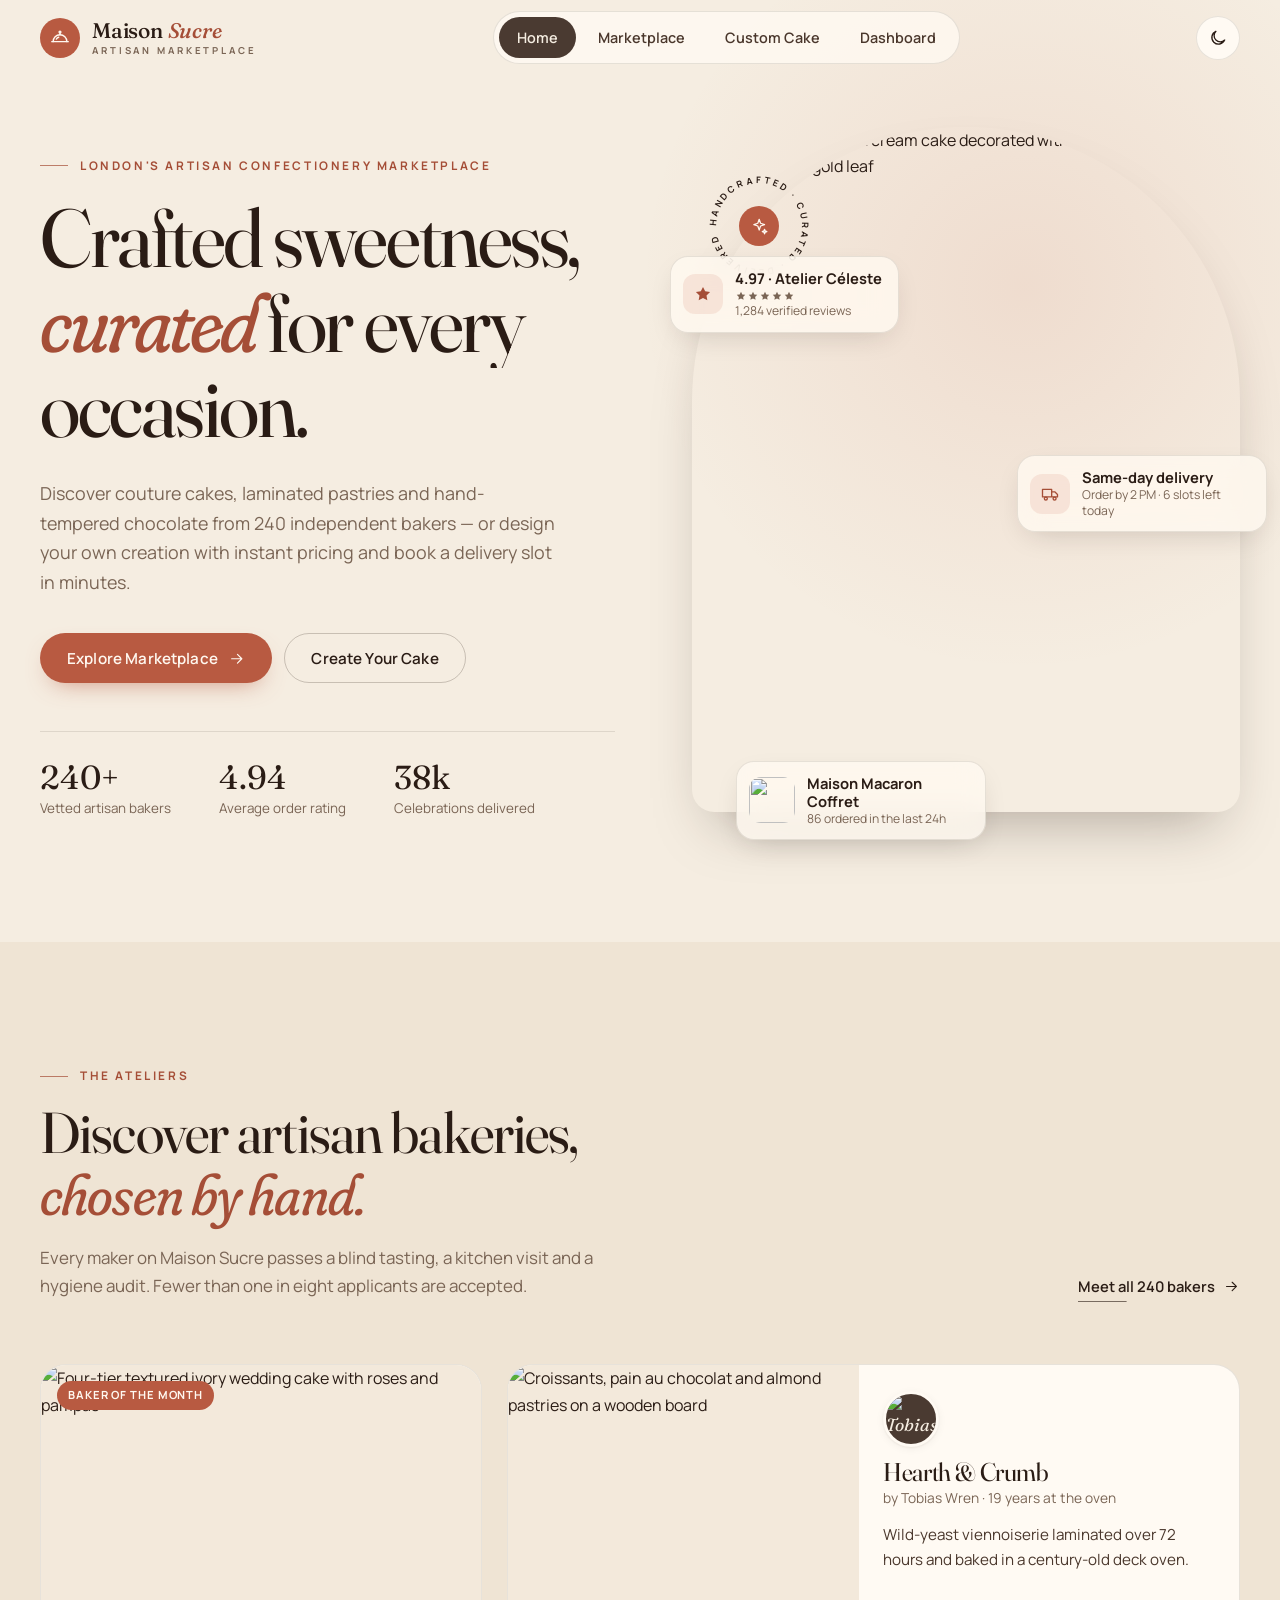
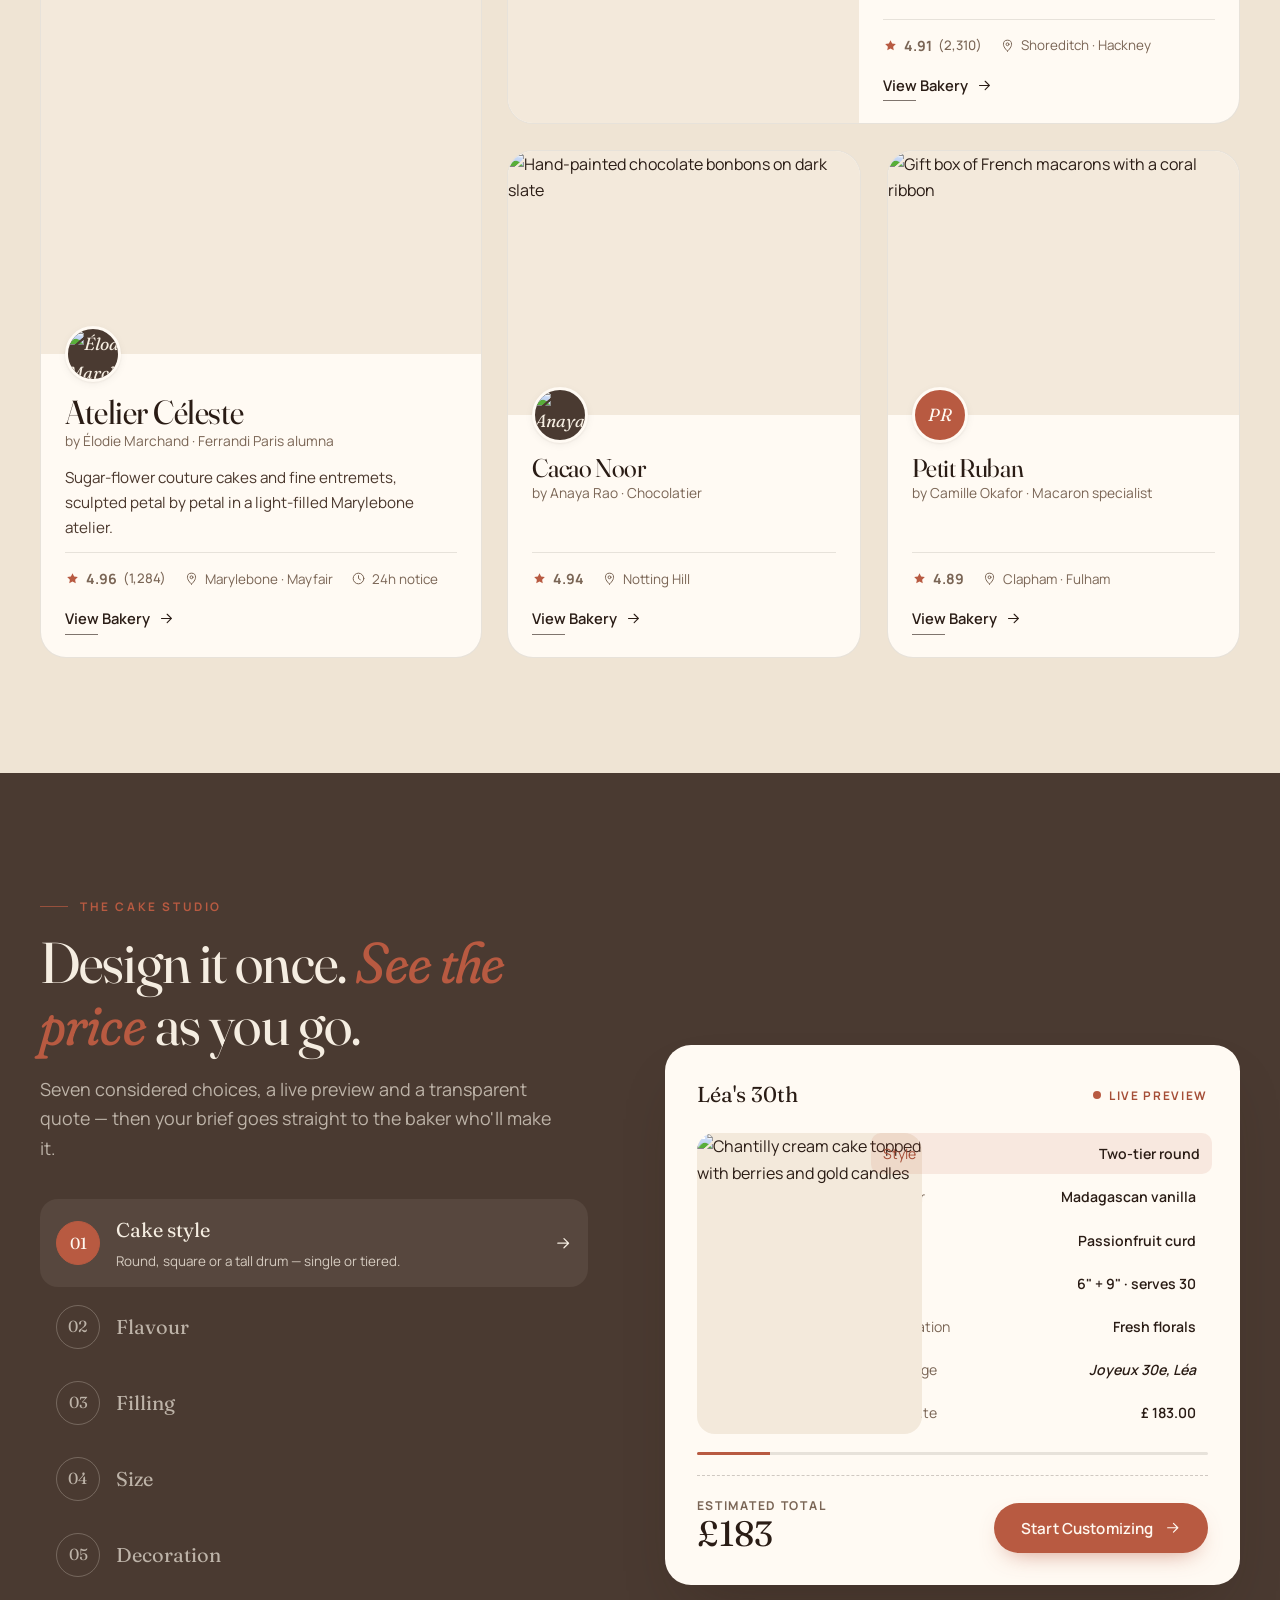
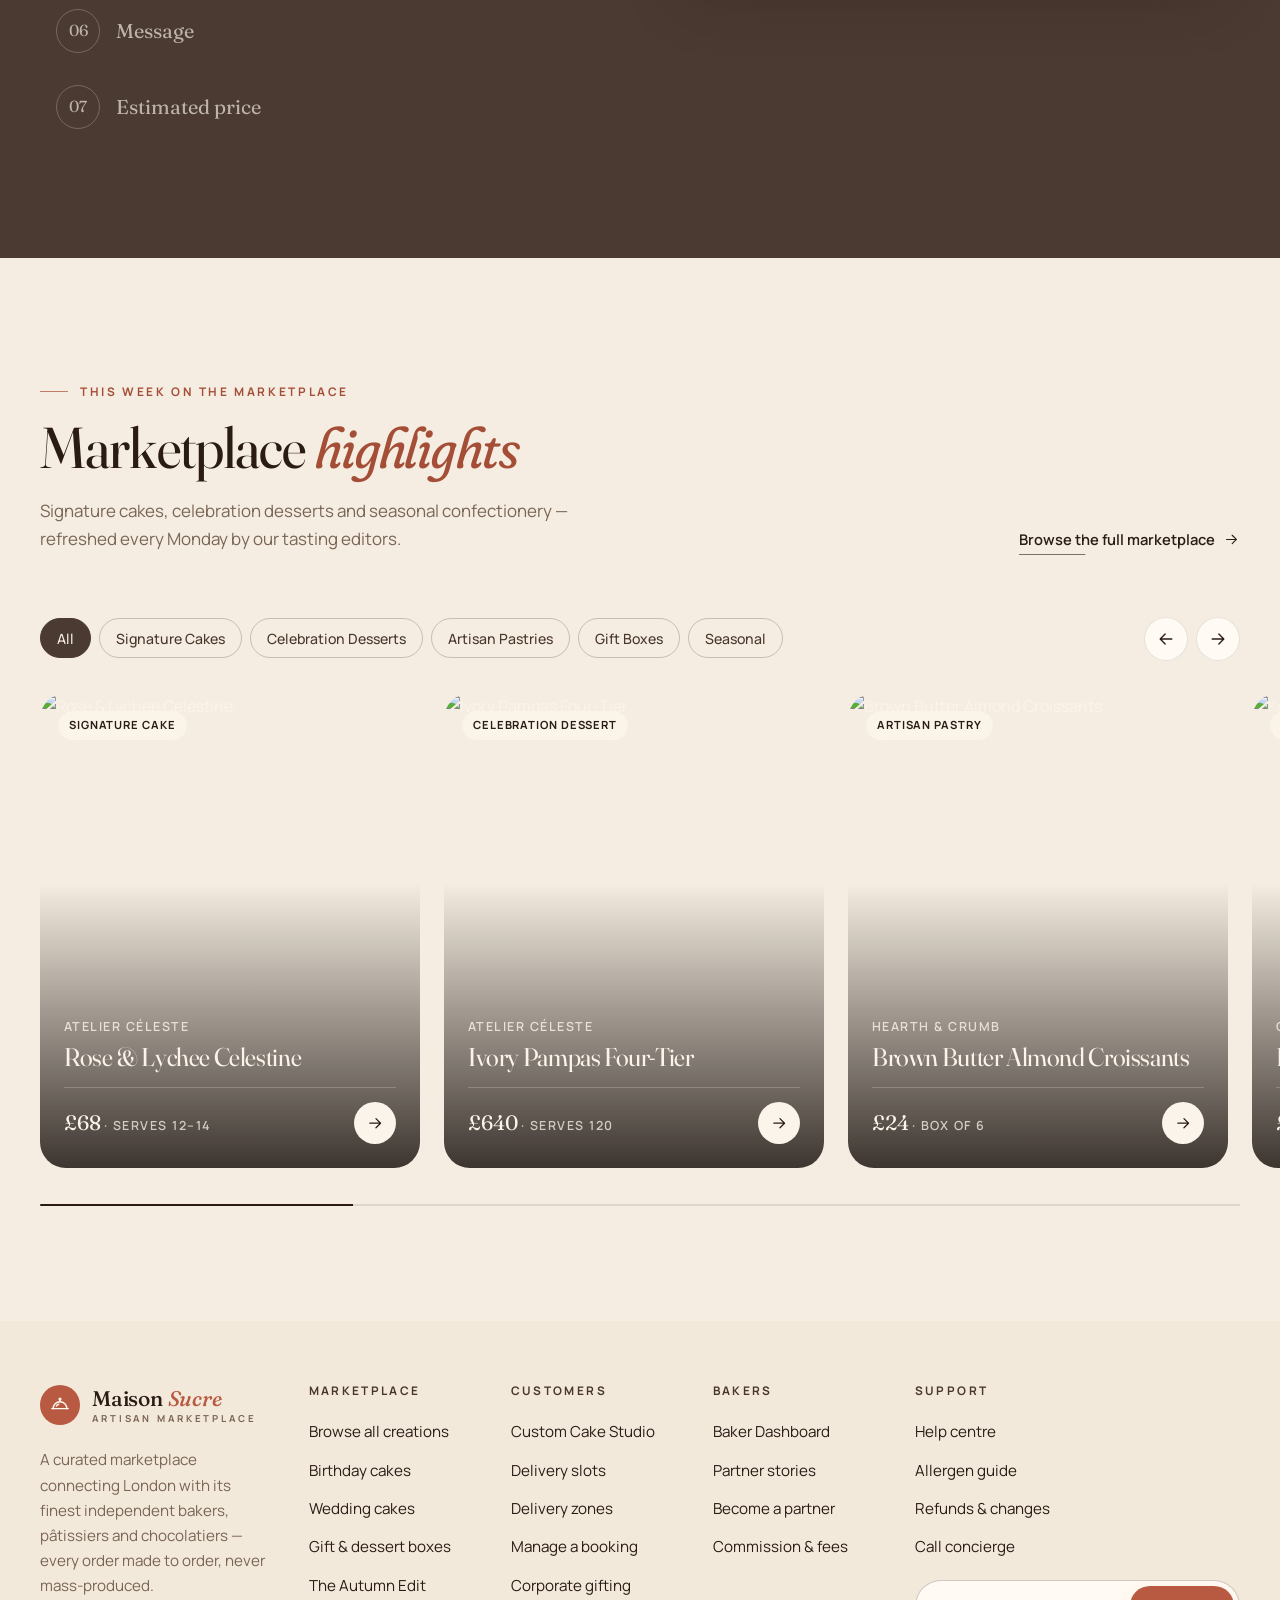
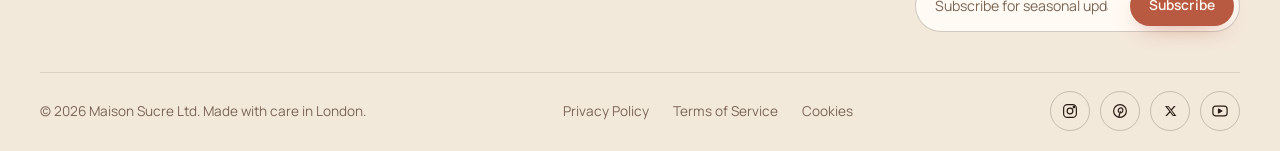
==== commit ee648d34: "index" ====
--- a/index.html
+++ b/index.html
@@ -8,6 +8,7 @@
   <meta name="description"
     content="Discover London's finest independent bakers, design a bespoke cake with instant pricing, and book same-day delivery of artisan cakes, pastries and confectionery.">
   <meta name="theme-color" content="#2A1C15">
+  <link rel="icon" type="image/svg+xml" href="favicon.svg">
   <script>(function () { try { var t = localStorage.getItem('ms-theme'); if (!t) { t = window.matchMedia('(prefers-color-scheme: dark)').matches ? 'dark' : 'light'; } document.documentElement.setAttribute('data-theme', t); } catch (e) { } })();</script>
   <link rel="preconnect" href="https://fonts.googleapis.com">
   <link rel="preconnect" href="https://fonts.gstatic.com" crossorigin>
@@ -71,7 +72,6 @@
     <a class="mm-link" href="dashboard.html">Baker Dashboard <svg class="i">
         <use href="#i-arrow-up-right"></use>
       </svg></a>
-    <a href="custom-cake.html" class="btn btn--primary btn--block">Design Your Cake</a>
     <p class="mm-foot">Same-day delivery across Central London · Order by 2 PM</p>
   </nav>
 
@@ -116,7 +116,7 @@
               <use href="#i-sparkle"></use>
             </svg></span>
           <div class="hero-frame">
-            <img src="images/hero_cake.jpg"
+            <img src="https://images.unsplash.com/photo-1578985545062-69928b1d9587?auto=format&fit=crop&w=800&q=80"
               alt="Three-tier ivory buttercream cake decorated with terracotta sugar ranunculus and gold leaf"
               width="1200" height="896" fetchpriority="high">
           </div>
@@ -143,7 +143,7 @@
             <div><strong>Same-day delivery</strong><span>Order by 2 PM · 6 slots left today</span></div>
           </div>
           <div class="float-card fc-popular">
-            <img src="images/macaron_giftbox.jpg" alt="" width="46" height="46">
+            <img src="https://images.unsplash.com/photo-1569864358642-9d1684040f43?auto=format&fit=crop&w=800&q=80" alt="" width="46" height="46">
             <div><strong>Maison Macaron Coffret</strong><span>86 ordered in the last 24h</span></div>
           </div>
         </div>
@@ -168,11 +168,11 @@
         <div class="bakery-grid">
           <article class="bakery-card bakery-card--feature reveal">
             <span class="badge badge--accent bakery-tag">Baker of the Month</span>
-            <div class="media"><img src="images/wedding_cake.jpg"
+            <div class="media"><img src="https://images.unsplash.com/photo-1535254973040-607b474cb50d?auto=format&fit=crop&w=800&q=80"
                 alt="Four-tier textured ivory wedding cake with roses and pampas" loading="lazy" width="896"
                 height="1200"></div>
             <div class="bakery-body">
-              <span class="bakery-avatar"><img src="images/baker_woman.jpg" alt="Élodie Marchand" loading="lazy"
+              <span class="bakery-avatar"><img src="https://images.unsplash.com/photo-1556910103-1c02745a872f?auto=format&fit=crop&w=400&q=80" alt="Élodie Marchand" loading="lazy"
                   width="56" height="56"></span>
               <div>
                 <h3 class="bakery-name">Atelier Céleste</h3>
@@ -199,11 +199,11 @@
           </article>
 
           <article class="bakery-card bakery-card--wide reveal" data-delay="1">
-            <div class="media"><img src="images/artisan_pastries.jpg"
+            <div class="media"><img src="https://images.unsplash.com/photo-1555507036-ab1e4006a86c?auto=format&fit=crop&w=800&q=80"
                 alt="Croissants, pain au chocolat and almond pastries on a wooden board" loading="lazy" width="1200"
                 height="896"></div>
             <div class="bakery-body">
-              <span class="bakery-avatar"><img src="images/baker_man.jpg" alt="Tobias Wren" loading="lazy" width="56"
+              <span class="bakery-avatar"><img src="https://images.unsplash.com/photo-1581007871115-f14bc016e0a4?auto=format&fit=crop&w=400&q=80" alt="Tobias Wren" loading="lazy" width="56"
                   height="56"></span>
               <div>
                 <h3 class="bakery-name">Hearth &amp; Crumb</h3>
@@ -227,10 +227,10 @@
           </article>
 
           <article class="bakery-card reveal" data-delay="2">
-            <div class="media"><img src="images/chocolate_bonbons.jpg"
+            <div class="media"><img src="https://images.unsplash.com/photo-1548883354-94cb0ce5e522?auto=format&fit=crop&w=800&q=80"
                 alt="Hand-painted chocolate bonbons on dark slate" loading="lazy" width="1200" height="896"></div>
             <div class="bakery-body">
-              <span class="bakery-avatar"><img src="images/chocolatier_woman.jpg" alt="Anaya Rao" loading="lazy"
+              <span class="bakery-avatar"><img src="https://images.unsplash.com/photo-1605807616950-058dfdb55bd3?auto=format&fit=crop&w=400&q=80" alt="Anaya Rao" loading="lazy"
                   width="56" height="56"></span>
               <div>
                 <h3 class="bakery-name">Cacao Noor</h3>
@@ -252,7 +252,7 @@
           </article>
 
           <article class="bakery-card reveal" data-delay="3">
-            <div class="media"><img src="images/macaron_giftbox.jpg"
+            <div class="media"><img src="https://images.unsplash.com/photo-1569864358642-9d1684040f43?auto=format&fit=crop&w=800&q=80"
                 alt="Gift box of French macarons with a coral ribbon" loading="lazy" width="1200" height="896"></div>
             <div class="bakery-body">
               <span class="bakery-avatar bakery-avatar--terra">PR</span>
@@ -332,7 +332,7 @@
             <span class="cx-live">Live preview</span>
           </div>
           <div class="cx-preview">
-            <div class="media"><img src="images/berry_birthday_cake.jpg"
+            <div class="media"><img src="https://images.unsplash.com/photo-1464349095431-e9a21285e5f3?auto=format&fit=crop&w=800&q=80"
                 alt="Chantilly cream cake topped with berries and gold candles" loading="lazy" width="1200"
                 height="896"></div>
             <ul class="cx-rows" id="cx-rows">
@@ -501,4 +501,4 @@
   <script src="js/home.js"></script>
 </body>
 
-</html>+</html>
--- a/css/style.css
+++ b/css/style.css
@@ -26,7 +26,7 @@
   --accent-soft: rgba(194, 99, 74, .12);
   --accent-text: #A54E37;
   --on-accent: #FFF8F0;
-  --inverse: #2A1C15;
+  --inverse: #4A3A31;
   --inverse-2: #3A2A21;
   --on-inverse: #F5EDE1;
   --on-inverse-muted: rgba(245, 237, 225, .68);
@@ -78,7 +78,7 @@
 
 /* ---------- 2. Base ---------- */
 *, *::before, *::after { box-sizing: border-box; }
-html { scroll-behavior: smooth; scroll-padding-top: calc(var(--header-h) + 16px); -webkit-text-size-adjust: 100%; }
+html { scroll-behavior: smooth; scroll-padding-top: calc(var(--header-h) + 16px); -webkit-text-size-adjust: 100%; overflow-x: clip; }
 html.theme-anim *, html.theme-anim *::before, html.theme-anim *::after {
   transition: background-color .4s ease, border-color .4s ease, color .3s ease !important;
 }
@@ -205,6 +205,7 @@
   font-size: .7rem; font-weight: 700; letter-spacing: .08em; text-transform: uppercase;
   background: var(--surface-glass); color: var(--text);
   backdrop-filter: blur(8px); -webkit-backdrop-filter: blur(8px);
+  white-space: nowrap;
 }
 .badge--accent { background: var(--accent); color: var(--on-accent); }
 
@@ -253,7 +254,7 @@
 .logo-mark {
   width: 40px; height: 40px; border-radius: 50%;
   display: grid; place-items: center;
-  background: var(--inverse); color: var(--on-inverse);
+  background: var(--accent); color: var(--on-accent);
   transition: transform .6s var(--ease);
 }
 .logo:hover .logo-mark { transform: rotate(-12deg); }
@@ -296,35 +297,30 @@
 .mm-foot { margin-top: auto; padding-top: 28px; color: var(--muted); font-size: .88rem; }
 
 /* ---------- 6. Footer ---------- */
-.site-footer { background: var(--inverse); color: var(--on-inverse); padding-top: clamp(40px, 5vw, 64px); position: relative; overflow: hidden; }
-.footer-top { display: grid; grid-template-columns: 1.4fr repeat(4, 1fr); gap: 36px; padding-bottom: 40px; border-bottom: 1px solid rgba(245, 237, 225, .12); }
-[data-theme="dark"] .footer-top { border-bottom-color: rgba(30, 21, 16, .14); }
-.footer-brand .logo-mark { background: var(--accent); color: var(--on-accent); }
-.footer-brand .logo-text small { color: var(--on-inverse-muted); }
+.site-footer { background: var(--surface-2); color: var(--text); padding-top: clamp(40px, 5vw, 64px); position: relative; overflow: hidden; }
+.footer-top { display: grid; grid-template-columns: 1.4fr repeat(4, 1fr); gap: 36px; padding-bottom: 40px; border-bottom: 1px solid var(--line); }
+.footer-brand .logo-text small { color: var(--muted); }
 .footer-brand .logo-text strong em { color: var(--accent); }
-[data-theme="dark"] .footer-brand .logo-text strong em { color: var(--terra); }
-.footer-brand p { margin-top: 22px; color: var(--on-inverse-muted); max-width: 340px; font-size: .95rem; }
+.footer-brand p { margin-top: 22px; color: var(--muted); max-width: 340px; font-size: .95rem; }
 .footer-contact { margin-top: 24px; display: grid; gap: 10px; font-size: .92rem; }
-.footer-contact a { display: inline-flex; align-items: center; gap: 10px; color: var(--on-inverse-muted); transition: color .2s; }
-.footer-contact a:hover { color: var(--on-inverse); }
-.footer-col h3 { font-family: var(--f-body); font-size: .74rem; font-weight: 700; letter-spacing: .2em; text-transform: uppercase; color: var(--on-inverse-muted); margin-bottom: 20px; }
+.footer-contact a { display: inline-flex; align-items: center; gap: 10px; color: var(--muted); transition: color .2s; }
+.footer-contact a:hover { color: var(--text); }
+.footer-col h3 { font-family: var(--f-body); font-size: .74rem; font-weight: 700; letter-spacing: .2em; text-transform: uppercase; color: var(--text-soft); margin-bottom: 20px; }
 .footer-col ul { list-style: none; padding: 0; margin: 0; display: grid; gap: 12px; }
-.footer-col a { font-size: .95rem; position: relative; transition: color .2s, padding .3s var(--ease); }
+.footer-col a { font-size: .95rem; position: relative; color: var(--text); transition: color .2s, padding .3s var(--ease); }
 .footer-col a:hover { color: var(--accent); padding-left: 6px; }
-[data-theme="dark"] .footer-col a:hover { color: var(--terra); }
-
-.nl-form { display: flex; gap: 8px; padding: 5px; border-radius: var(--r-pill); border: 1px solid rgba(245, 237, 225, .22); width: min(380px, 100%); background: rgba(255, 255, 255, .04); }
-[data-theme="dark"] .nl-form { border-color: rgba(30, 21, 16, .22); }
-.nl-form input { flex: 1; min-width: 0; background: transparent; border: 0; padding: 0 14px; color: var(--on-inverse); font-size: .88rem; }
-.nl-form input::placeholder { color: var(--on-inverse-muted); }
+
+.nl-form { display: flex; gap: 8px; padding: 5px; border-radius: var(--r-pill); border: 1px solid var(--line-strong); width: min(380px, 100%); background: var(--surface); }
+.nl-form input { flex: 1; min-width: 0; background: transparent; border: 0; padding: 0 14px; color: var(--text); font-size: .88rem; }
+.nl-form input::placeholder { color: var(--muted); }
 .nl-form input:focus { outline: none; }
 
-.footer-bottom { display: flex; align-items: center; justify-content: space-between; gap: 20px; padding: 18px 0 20px; font-size: .85rem; color: var(--on-inverse-muted); flex-wrap: wrap; }
+.footer-bottom { display: flex; align-items: center; justify-content: space-between; gap: 20px; padding: 18px 0 20px; font-size: .85rem; color: var(--muted); flex-wrap: wrap; }
 .footer-legal { display: flex; gap: 24px; flex-wrap: wrap; }
-.footer-legal a:hover { color: var(--on-inverse); }
+.footer-legal a { color: var(--muted); }
+.footer-legal a:hover { color: var(--text); }
 .socials { display: flex; gap: 10px; }
-.socials a { width: 40px; height: 40px; border-radius: 50%; display: grid; place-items: center; border: 1px solid rgba(245, 237, 225, .2); transition: background-color .25s, color .25s, transform .3s var(--ease), border-color .25s; }
-[data-theme="dark"] .socials a { border-color: rgba(30, 21, 16, .2); }
+.socials a { width: 40px; height: 40px; border-radius: 50%; color: var(--text); display: grid; place-items: center; border: 1px solid var(--line-strong); transition: background-color .25s, color .25s, transform .3s var(--ease), border-color .25s; }
 .socials a:hover { background: var(--accent); border-color: var(--accent); color: var(--on-accent); transform: translateY(-3px); }
 .socials .i { width: 18px; height: 18px; }
 .footer-wordmark { display: none; }
@@ -453,6 +449,7 @@
 .bakery-card .media { aspect-ratio: 4 / 3; }
 .bakery-card--feature { grid-row: span 2; }
 .bakery-card--feature .media { aspect-ratio: auto; flex: 1; min-height: 360px; }
+.bakery-card--feature .bakery-body { flex: none; }
 .bakery-card--wide { grid-column: span 2; flex-direction: row; }
 .bakery-card--wide .media { aspect-ratio: auto; width: 48%; min-height: 280px; flex-shrink: 0; }
 .bakery-card--wide .bakery-body { justify-content: center; }
@@ -514,7 +511,7 @@
 
 /* --- Marketplace highlights --- */
 .hl-controls { display: flex; align-items: center; justify-content: space-between; gap: 20px; margin-bottom: 32px; flex-wrap: wrap; }
-.hl-tabs { display: flex; gap: 8px; overflow-x: auto; scrollbar-width: none; padding-bottom: 2px; max-width: 100%; }
+.hl-tabs { display: flex; gap: 8px; overflow-x: auto; scrollbar-width: none; padding-bottom: 2px; max-width: 100%; min-width: 0; }
 .hl-tabs::-webkit-scrollbar { display: none; }
 .hl-nav { display: flex; gap: 8px; }
 .hl-track {
@@ -544,7 +541,7 @@
 /* ==========================================================================
    SHARED PAGE HERO (Marketplace + Custom)
    ========================================================================== */
-.page-hero { padding-top: clamp(28px, 4vw, 56px); padding-bottom: clamp(48px, 6vw, 80px); }
+.page-hero { padding-top: clamp(28px, 4vw, 56px); padding-bottom: clamp(48px, 6vw, 80px); background-image: linear-gradient(var(--surface-glass), var(--surface-glass)), url('../https://images.unsplash.com/photo-1588195538326-c5b1e9f80a1b?auto=format&fit=crop&w=800&q=80'); background-size: cover; background-position: center; }
 .crumbs { display: flex; gap: 10px; align-items: center; font-size: .82rem; color: var(--muted); }
 .crumbs a:hover { color: var(--text); }
 .crumbs .i { width: 14px; height: 14px; }
@@ -614,8 +611,9 @@
 .pc-name { font-size: 1.35rem; line-height: 1.15; }
 .pc-delivery { display: inline-flex; align-items: center; gap: 7px; font-size: .84rem; color: var(--text-soft); }
 .pc-delivery .i { width: 16px; height: 16px; color: var(--accent-text); }
-.pc-foot { display: flex; align-items: center; justify-content: space-between; gap: 10px; margin-top: auto; padding-top: 16px; border-top: 1px solid var(--line); }
-.pc-price small { display: block; font-size: .72rem; color: var(--muted); letter-spacing: .08em; text-transform: uppercase; font-weight: 600; }
+.pc-foot { display: flex; align-items: center; justify-content: space-between; gap: 10px; flex-wrap: wrap; margin-top: auto; padding-top: 16px; border-top: 1px solid var(--line); }
+.pc-price { flex-shrink: 0; }
+.pc-price small { display: block; font-size: .72rem; color: var(--muted); letter-spacing: .08em; text-transform: uppercase; font-weight: 600; white-space: nowrap; }
 .pc-price strong { font-family: var(--f-display); font-size: 1.45rem; font-weight: 400; line-height: 1.1; }
 .pc-actions { display: flex; gap: 6px; }
 .pc-actions .icon-btn { width: 40px; height: 40px; }
@@ -688,9 +686,9 @@
 .bp-form { display: grid; gap: 22px; }
 .bp-row { display: grid; grid-template-columns: 1fr 1fr; gap: 18px; }
 .date-chips { display: grid; grid-template-columns: repeat(7, minmax(0, 1fr)); gap: 6px; }
-.date-chip { display: grid; gap: 2px; justify-items: center; padding: 10px 4px; border-radius: var(--r-sm); border: 1px solid var(--line-strong); transition: background-color .25s, color .25s, border-color .25s, transform .25s var(--ease); }
-.date-chip small { font-size: .68rem; font-weight: 700; letter-spacing: .1em; text-transform: uppercase; color: var(--muted); }
-.date-chip strong { font-family: var(--f-display); font-weight: 400; font-size: 1.3rem; line-height: 1.1; }
+.date-chip { display: grid; gap: 2px; justify-items: center; padding: 10px 4px; border-radius: var(--r-sm); border: 1px solid var(--line-strong); color: var(--text); transition: background-color .25s, color .25s, border-color .25s, transform .25s var(--ease); }
+.date-chip small { font-size: .68rem; font-weight: 700; letter-spacing: .1em; text-transform: uppercase; color: var(--text-soft); }
+.date-chip strong { font-family: var(--f-display); font-weight: 500; font-size: 1.35rem; line-height: 1.1; color: var(--text); }
 .date-chip:hover:not([disabled]) { border-color: var(--text); transform: translateY(-2px); }
 .date-chip.is-active { background: var(--inverse); color: var(--on-inverse); border-color: var(--inverse); }
 .date-chip.is-active small { color: var(--on-inverse-muted); }
@@ -905,7 +903,7 @@
    RESPONSIVE
    ========================================================================== */
 @media (max-width: 1180px) {
-  .footer-top { grid-template-columns: 1.3fr 1fr 1fr; }
+  .footer-top { grid-template-columns: 1fr 1fr; gap: 36px 24px; }
   .footer-brand { grid-column: 1 / -1; display: grid; grid-template-columns: 1fr 1fr; gap: 24px 40px; align-items: start; }
   .footer-brand p { margin-top: 0; }
   .filters { grid-template-columns: repeat(2, minmax(0, 1fr)); }
@@ -993,7 +991,8 @@
   .cx-preview { grid-template-columns: 1fr; }
   .cx-preview .media { aspect-ratio: 16 / 9; }
   .date-chips { grid-template-columns: repeat(4, minmax(0, 1fr)); }
-  .footer-bottom { flex-direction: column; align-items: flex-start; }
+  .footer-bottom { flex-direction: column; align-items: flex-start; gap: 20px; }
+  .footer-top { grid-template-columns: 1fr; gap: 32px; }
   .slot { grid-template-columns: 40px 1fr; }
   .slot .slot-ico { width: 40px; height: 40px; }
   .slot .slot-cap { grid-column: 2; justify-self: start; }
@@ -1007,7 +1006,6 @@
   .logo-mark { width: 36px; height: 36px; }
   .header-actions { gap: 6px; }
   .icon-btn { width: 40px; height: 40px; }
-  .footer-top { grid-template-columns: 1fr; }
   .seg button small { display: none; }
   .opt-grid--3 { grid-template-columns: 1fr 1fr; }
   .float-card { max-width: 176px; }
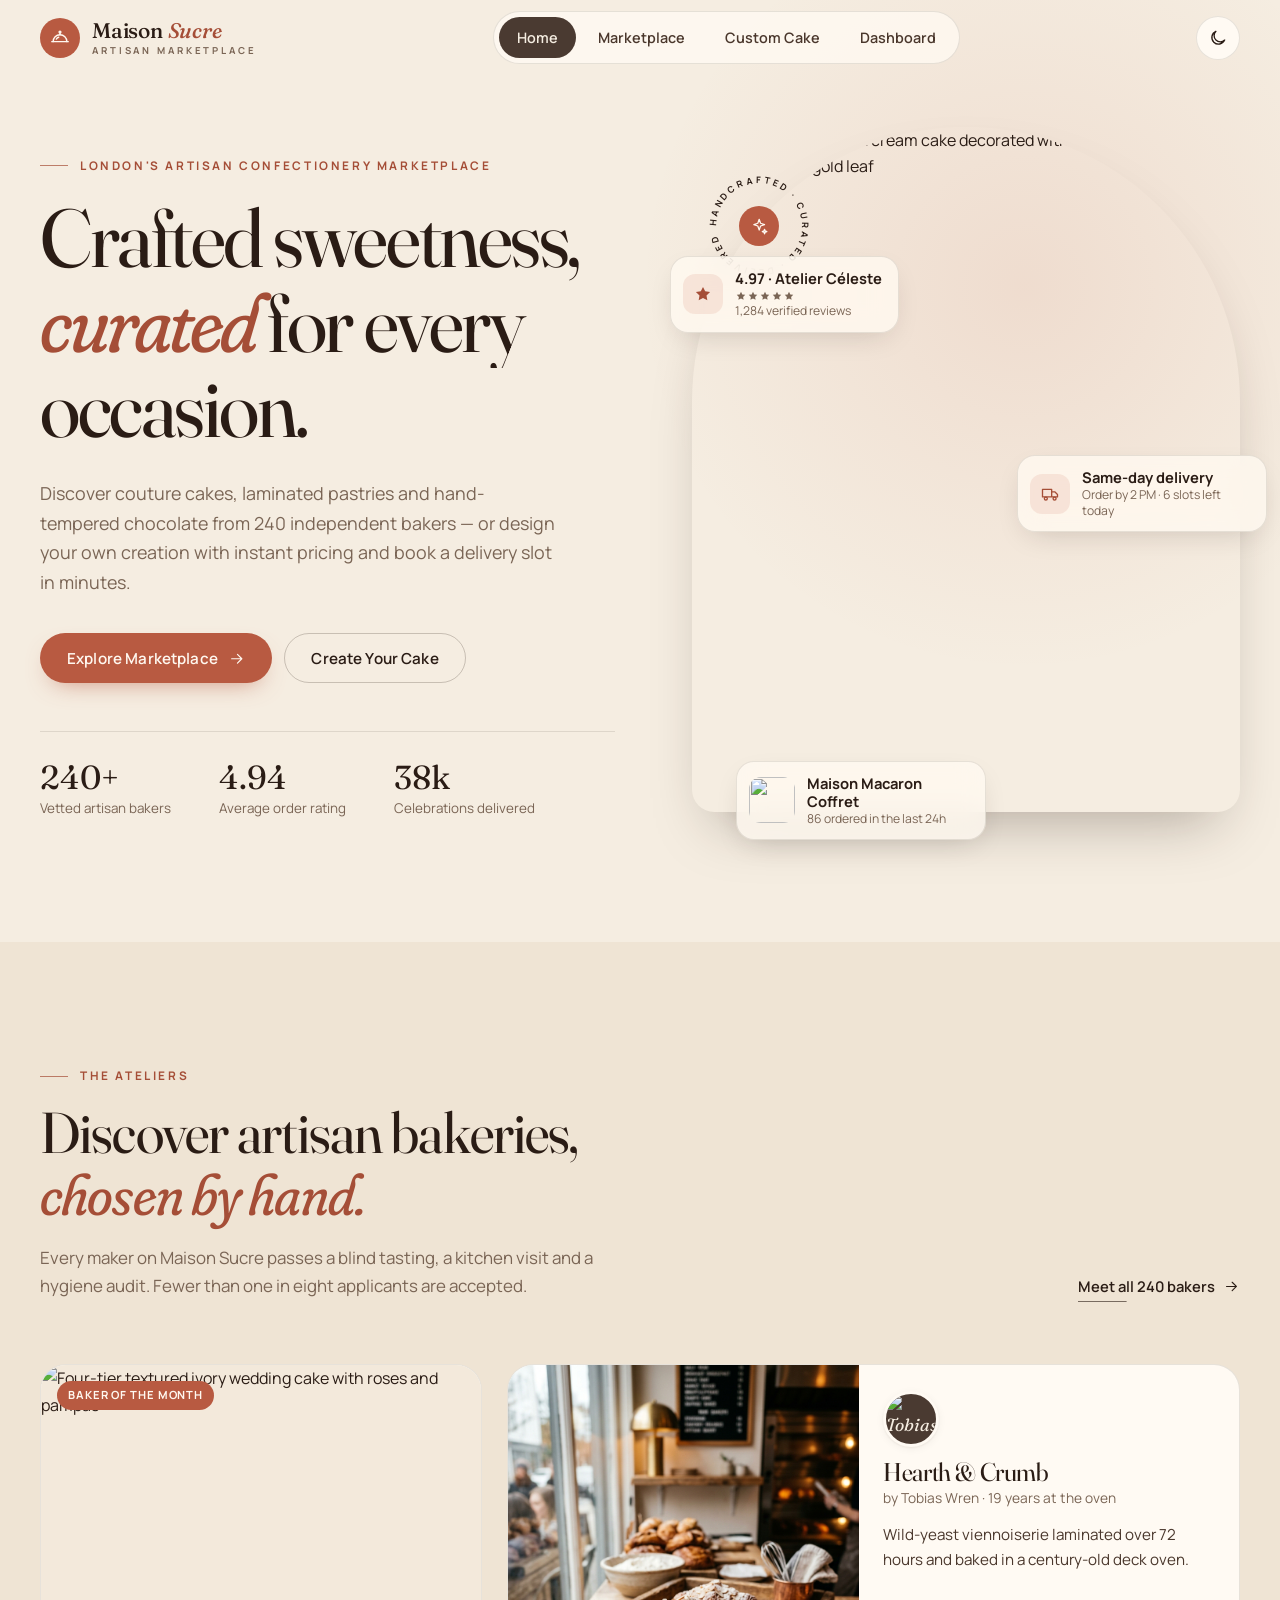
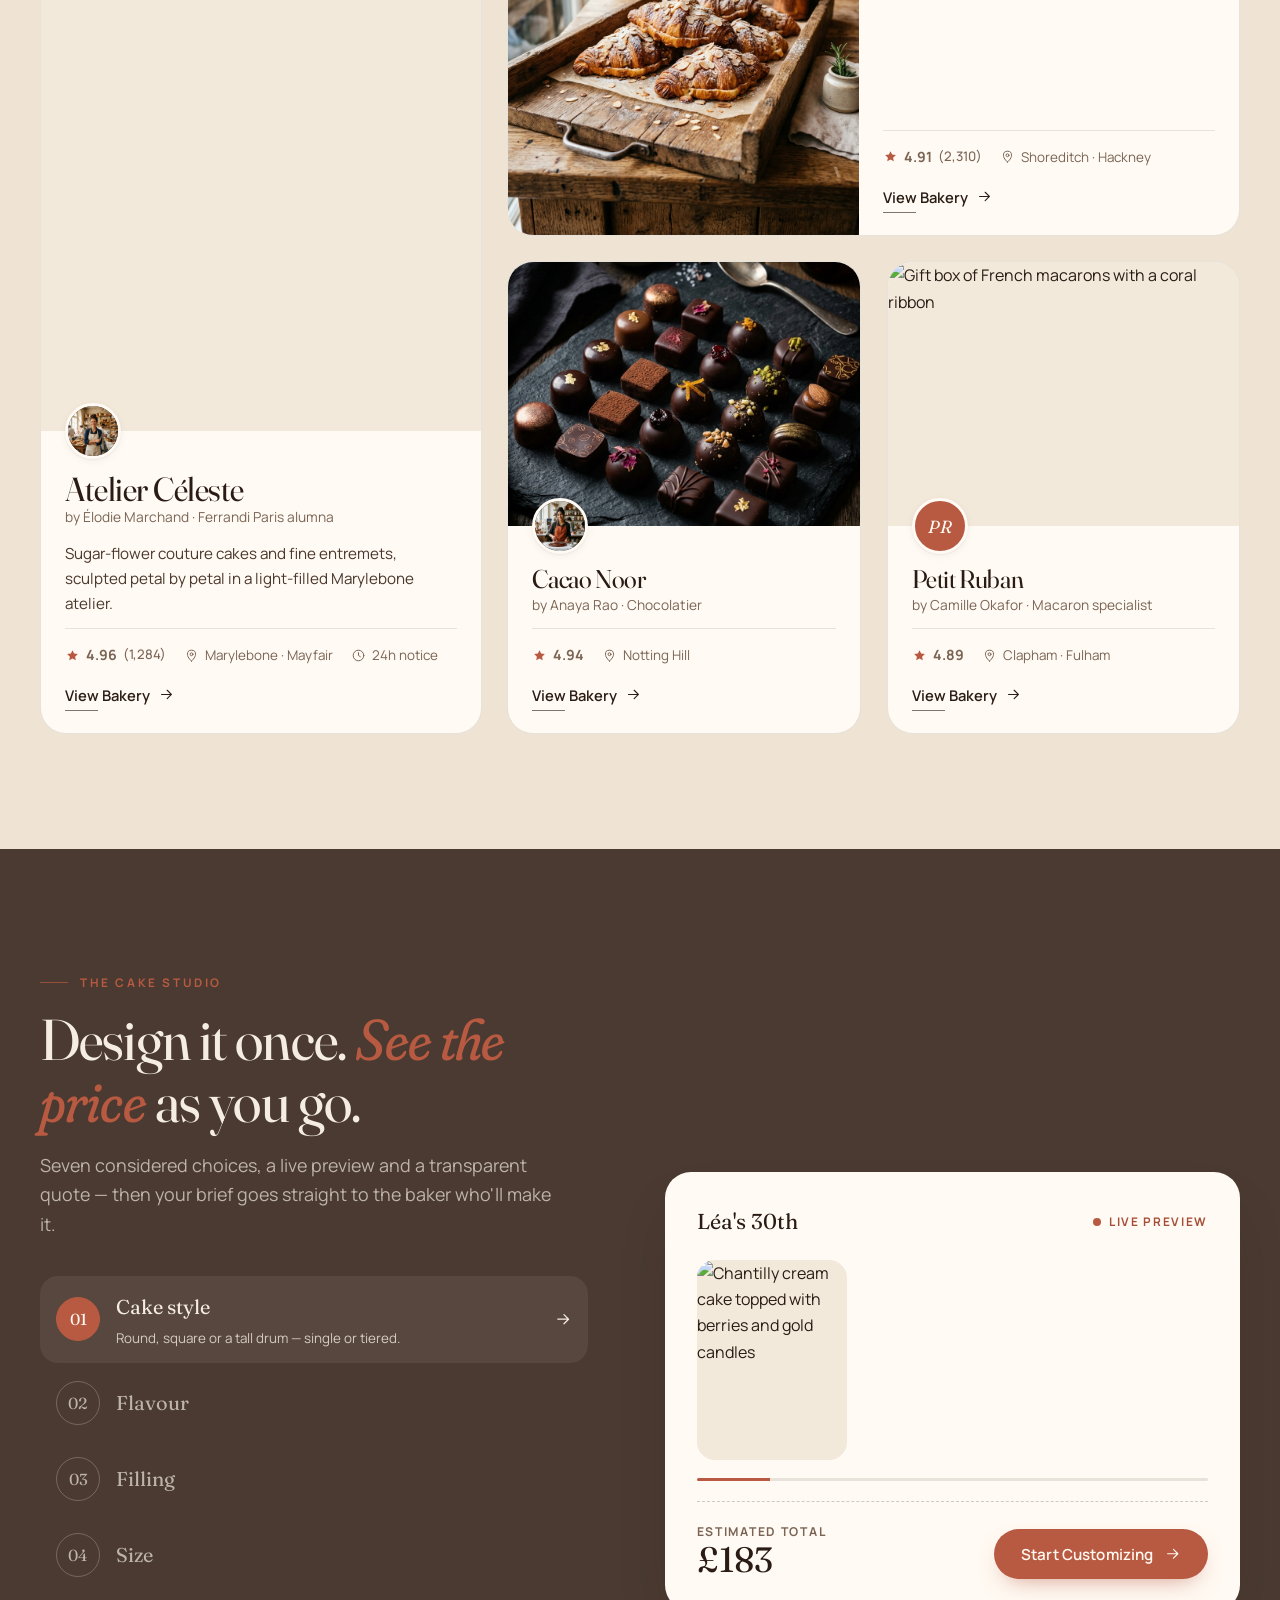
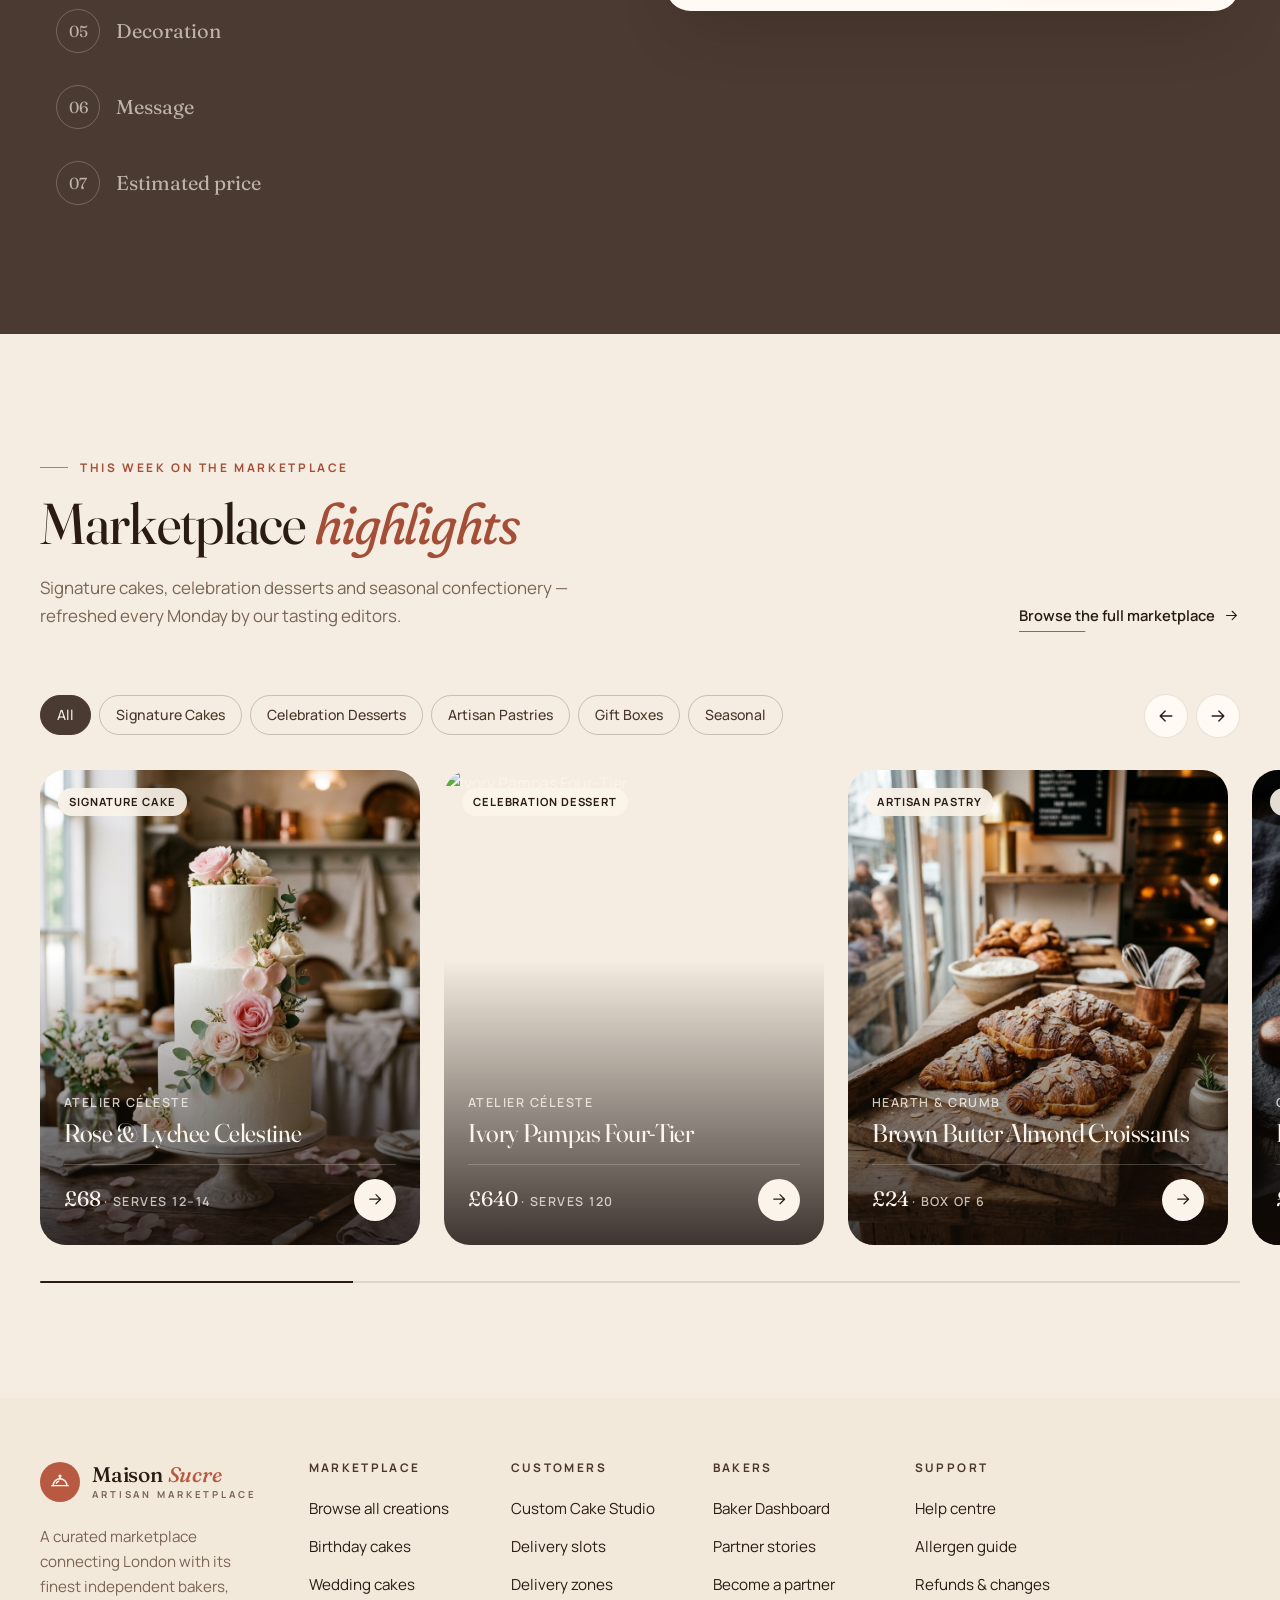
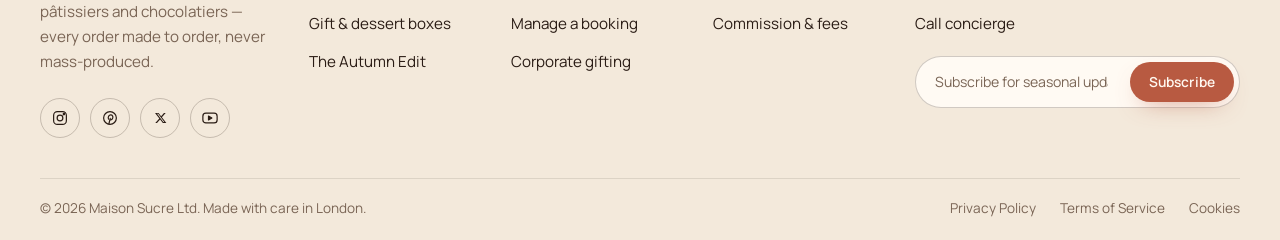
==== commit babb1448: "index" ====
--- a/index.html
+++ b/index.html
@@ -143,7 +143,8 @@
             <div><strong>Same-day delivery</strong><span>Order by 2 PM · 6 slots left today</span></div>
           </div>
           <div class="float-card fc-popular">
-            <img src="https://images.unsplash.com/photo-1569864358642-9d1684040f43?auto=format&fit=crop&w=800&q=80" alt="" width="46" height="46">
+            <img src="https://images.unsplash.com/photo-1569864358642-9d1684040f43?auto=format&fit=crop&w=800&q=80"
+              alt="" width="46" height="46">
             <div><strong>Maison Macaron Coffret</strong><span>86 ordered in the last 24h</span></div>
           </div>
         </div>
@@ -168,12 +169,14 @@
         <div class="bakery-grid">
           <article class="bakery-card bakery-card--feature reveal">
             <span class="badge badge--accent bakery-tag">Baker of the Month</span>
-            <div class="media"><img src="https://images.unsplash.com/photo-1535254973040-607b474cb50d?auto=format&fit=crop&w=800&q=80"
+            <div class="media"><img
+                src="https://images.unsplash.com/photo-1535254973040-607b474cb50d?auto=format&fit=crop&w=800&q=80"
                 alt="Four-tier textured ivory wedding cake with roses and pampas" loading="lazy" width="896"
                 height="1200"></div>
             <div class="bakery-body">
-              <span class="bakery-avatar"><img src="https://images.unsplash.com/photo-1556910103-1c02745a872f?auto=format&fit=crop&w=400&q=80" alt="Élodie Marchand" loading="lazy"
-                  width="56" height="56"></span>
+              <span class="bakery-avatar"><img
+                  src="images/baker_woman.jpg"
+                  alt="Élodie Marchand" loading="lazy" width="56" height="56"></span>
               <div>
                 <h3 class="bakery-name">Atelier Céleste</h3>
                 <p class="bakery-by">by Élodie Marchand · Ferrandi Paris alumna</p>
@@ -199,12 +202,13 @@
           </article>
 
           <article class="bakery-card bakery-card--wide reveal" data-delay="1">
-            <div class="media"><img src="https://images.unsplash.com/photo-1555507036-ab1e4006a86c?auto=format&fit=crop&w=800&q=80"
+            <div class="media"><img src="images/croissants.jpg"
                 alt="Croissants, pain au chocolat and almond pastries on a wooden board" loading="lazy" width="1200"
                 height="896"></div>
             <div class="bakery-body">
-              <span class="bakery-avatar"><img src="https://images.unsplash.com/photo-1581007871115-f14bc016e0a4?auto=format&fit=crop&w=400&q=80" alt="Tobias Wren" loading="lazy" width="56"
-                  height="56"></span>
+              <span class="bakery-avatar"><img
+                  src="https://images.unsplash.com/photo-1581007871115-f14bc016e0a4?auto=format&fit=crop&w=400&q=80"
+                  alt="Tobias Wren" loading="lazy" width="56" height="56"></span>
               <div>
                 <h3 class="bakery-name">Hearth &amp; Crumb</h3>
                 <p class="bakery-by">by Tobias Wren · 19 years at the oven</p>
@@ -227,11 +231,12 @@
           </article>
 
           <article class="bakery-card reveal" data-delay="2">
-            <div class="media"><img src="https://images.unsplash.com/photo-1548883354-94cb0ce5e522?auto=format&fit=crop&w=800&q=80"
-                alt="Hand-painted chocolate bonbons on dark slate" loading="lazy" width="1200" height="896"></div>
+            <div class="media"><img src="images/bonbons.jpg" alt="Hand-painted chocolate bonbons on dark slate"
+                loading="lazy" width="1200" height="896"></div>
             <div class="bakery-body">
-              <span class="bakery-avatar"><img src="https://images.unsplash.com/photo-1605807616950-058dfdb55bd3?auto=format&fit=crop&w=400&q=80" alt="Anaya Rao" loading="lazy"
-                  width="56" height="56"></span>
+              <span class="bakery-avatar"><img
+                  src="images/chocolatier_woman.jpg"
+                  alt="Anaya Rao" loading="lazy" width="56" height="56"></span>
               <div>
                 <h3 class="bakery-name">Cacao Noor</h3>
                 <p class="bakery-by">by Anaya Rao · Chocolatier</p>
@@ -252,7 +257,8 @@
           </article>
 
           <article class="bakery-card reveal" data-delay="3">
-            <div class="media"><img src="https://images.unsplash.com/photo-1569864358642-9d1684040f43?auto=format&fit=crop&w=800&q=80"
+            <div class="media"><img
+                src="https://images.unsplash.com/photo-1569864358642-9d1684040f43?auto=format&fit=crop&w=800&q=80"
                 alt="Gift box of French macarons with a coral ribbon" loading="lazy" width="1200" height="896"></div>
             <div class="bakery-body">
               <span class="bakery-avatar bakery-avatar--terra">PR</span>
@@ -332,18 +338,10 @@
             <span class="cx-live">Live preview</span>
           </div>
           <div class="cx-preview">
-            <div class="media"><img src="https://images.unsplash.com/photo-1464349095431-e9a21285e5f3?auto=format&fit=crop&w=800&q=80"
+            <div class="media"><img src="https://images.pexels.com/photos/8969035/pexels-photo-8969035.jpeg"
                 alt="Chantilly cream cake topped with berries and gold candles" loading="lazy" width="1200"
                 height="896"></div>
-            <ul class="cx-rows" id="cx-rows">
-              <li class="is-active"><span>Style</span><b>Two-tier round</b></li>
-              <li><span>Flavour</span><b>Madagascan vanilla</b></li>
-              <li><span>Filling</span><b>Passionfruit curd</b></li>
-              <li><span>Size</span><b>6" + 9" · serves 30</b></li>
-              <li><span>Decoration</span><b>Fresh florals</b></li>
-              <li><span>Message</span><b><em>Joyeux 30e, Léa</em></b></li>
-              <li><span>Estimate</span><b>£ 183.00</b></li>
-            </ul>
+
           </div>
           <div class="cx-progress" aria-hidden="true"><span id="cx-progress"></span></div>
           <div class="cx-total">
@@ -415,60 +413,7 @@
             <p>A curated marketplace connecting London with its finest independent bakers, pâtissiers and chocolatiers —
               every order made to order, never mass-produced.</p>
 
-          </div>
-        </div>
-        <div class="footer-col">
-          <h3>Marketplace</h3>
-          <ul>
-            <li><a href="marketplace.html">Browse all creations</a></li>
-            <li><a href="marketplace.html?cat=birthday#products">Birthday cakes</a></li>
-            <li><a href="marketplace.html?cat=wedding#products">Wedding cakes</a></li>
-            <li><a href="marketplace.html?cat=dessert-boxes#products">Gift &amp; dessert boxes</a></li>
-            <li><a href="marketplace.html?cat=seasonal#products">The Autumn Edit</a></li>
-          </ul>
-        </div>
-        <div class="footer-col">
-          <h3>Customers</h3>
-          <ul>
-            <li><a href="custom-cake.html">Custom Cake Studio</a></li>
-            <li><a href="custom-cake.html#delivery">Delivery slots</a></li>
-            <li><a href="marketplace.html#booking">Delivery zones</a></li>
-            <li><a href="custom-cake.html#summary">Manage a booking</a></li>
-            <li><a href="marketplace.html?occasion=corporate#products">Corporate gifting</a></li>
-          </ul>
-        </div>
-        <div class="footer-col">
-          <h3>Bakers</h3>
-          <ul>
-            <li><a href="dashboard.html">Baker Dashboard</a></li>
-            <li><a href="marketplace.html#bakers">Partner stories</a></li>
-            <li><a href="mailto:partners@maisonsucre.co.uk">Become a partner</a></li>
-            <li><a href="mailto:partners@maisonsucre.co.uk?subject=Fees">Commission &amp; fees</a></li>
-          </ul>
-        </div>
-        <div class="footer-col">
-          <h3>Support</h3>
-          <ul>
-            <li><a href="mailto:care@maisonsucre.co.uk">Help centre</a></li>
-            <li><a href="mailto:care@maisonsucre.co.uk?subject=Allergens">Allergen guide</a></li>
-            <li><a href="mailto:care@maisonsucre.co.uk?subject=Refund">Refunds &amp; changes</a></li>
-            <li><a href="tel:+442079460321">Call concierge</a></li>
-          </ul>
-          <form class="nl-form" id="newsletter-form" novalidate style="margin-top: 20px;">
-            <label for="nl-email" class="visually-hidden">Email address</label>
-            <input id="nl-email" type="email" placeholder="Subscribe for seasonal updates" required autocomplete="email">
-            <button class="btn btn--primary btn--sm" type="submit" id="nl-submit">Subscribe</button>
-          </form>
-        </div>
-      </div>
-      <div class="footer-bottom">
-        <p>© <span data-year>2026</span> Maison Sucre Ltd. Made with care in London.</p>
-        <div class="footer-legal">
-          <a href="#main">Privacy Policy</a>
-          <a href="#main">Terms of Service</a>
-          <a href="#main">Cookies</a>
-        </div>
-        <div class="socials">
+<div class="socials">
           <a href="https://instagram.com" target="_blank" rel="noopener" aria-label="Instagram"><svg class="i">
               <use href="#i-instagram"></use>
             </svg></a>
@@ -483,6 +428,60 @@
             </svg></a>
         </div>
       </div>
+        </div>
+        <div class="footer-col">
+          <h3>Marketplace</h3>
+          <ul>
+            <li><a href="marketplace.html">Browse all creations</a></li>
+            <li><a href="marketplace.html?cat=birthday#products">Birthday cakes</a></li>
+            <li><a href="marketplace.html?cat=wedding#products">Wedding cakes</a></li>
+            <li><a href="marketplace.html?cat=dessert-boxes#products">Gift &amp; dessert boxes</a></li>
+            <li><a href="marketplace.html?cat=seasonal#products">The Autumn Edit</a></li>
+          </ul>
+        </div>
+        <div class="footer-col">
+          <h3>Customers</h3>
+          <ul>
+            <li><a href="custom-cake.html">Custom Cake Studio</a></li>
+            <li><a href="custom-cake.html#delivery">Delivery slots</a></li>
+            <li><a href="marketplace.html#booking">Delivery zones</a></li>
+            <li><a href="custom-cake.html#summary">Manage a booking</a></li>
+            <li><a href="marketplace.html?occasion=corporate#products">Corporate gifting</a></li>
+          </ul>
+        </div>
+        <div class="footer-col">
+          <h3>Bakers</h3>
+          <ul>
+            <li><a href="dashboard.html">Baker Dashboard</a></li>
+            <li><a href="marketplace.html#bakers">Partner stories</a></li>
+            <li><a href="mailto:partners@maisonsucre.co.uk">Become a partner</a></li>
+            <li><a href="mailto:partners@maisonsucre.co.uk?subject=Fees">Commission &amp; fees</a></li>
+          </ul>
+        </div>
+        <div class="footer-col">
+          <h3>Support</h3>
+          <ul>
+            <li><a href="mailto:care@maisonsucre.co.uk">Help centre</a></li>
+            <li><a href="mailto:care@maisonsucre.co.uk?subject=Allergens">Allergen guide</a></li>
+            <li><a href="mailto:care@maisonsucre.co.uk?subject=Refund">Refunds &amp; changes</a></li>
+            <li><a href="tel:+442079460321">Call concierge</a></li>
+          </ul>
+          <form class="nl-form" id="newsletter-form" novalidate style="margin-top: 20px;">
+            <label for="nl-email" class="visually-hidden">Email address</label>
+            <input id="nl-email" type="email" placeholder="Subscribe for seasonal updates" required
+              autocomplete="email">
+            <button class="btn btn--primary btn--sm" type="submit" id="nl-submit">Subscribe</button>
+          </form>
+        </div>
+      </div>
+      <div class="footer-bottom">
+        <p>© <span data-year>2026</span> Maison Sucre Ltd. Made with care in London.</p>
+        <div class="footer-legal">
+          <a href="#main">Privacy Policy</a>
+          <a href="#main">Terms of Service</a>
+          <a href="#main">Cookies</a>
+        </div>
+        </div>
       <div class="footer-wordmark" aria-hidden="true">Maison Sucre</div>
     </div>
   </footer>
@@ -502,3 +501,4 @@
 </body>
 
 </html>
+
--- a/css/style.css
+++ b/css/style.css
@@ -319,7 +319,7 @@
 .footer-legal { display: flex; gap: 24px; flex-wrap: wrap; }
 .footer-legal a { color: var(--muted); }
 .footer-legal a:hover { color: var(--text); }
-.socials { display: flex; gap: 10px; }
+.socials { display: flex; gap: 10px; margin-top: 24px; }
 .socials a { width: 40px; height: 40px; border-radius: 50%; color: var(--text); display: grid; place-items: center; border: 1px solid var(--line-strong); transition: background-color .25s, color .25s, transform .3s var(--ease), border-color .25s; }
 .socials a:hover { background: var(--accent); border-color: var(--accent); color: var(--on-accent); transform: translateY(-3px); }
 .socials .i { width: 18px; height: 18px; }
@@ -541,7 +541,7 @@
 /* ==========================================================================
    SHARED PAGE HERO (Marketplace + Custom)
    ========================================================================== */
-.page-hero { padding-top: clamp(28px, 4vw, 56px); padding-bottom: clamp(48px, 6vw, 80px); background-image: linear-gradient(var(--surface-glass), var(--surface-glass)), url('../https://images.unsplash.com/photo-1588195538326-c5b1e9f80a1b?auto=format&fit=crop&w=800&q=80'); background-size: cover; background-position: center; }
+.page-hero { padding-top: clamp(28px, 4vw, 56px); padding-bottom: clamp(48px, 6vw, 80px); background-image: linear-gradient(var(--surface-glass), var(--surface-glass)), url('https://images.unsplash.com/photo-1588195538326-c5b1e9f80a1b?auto=format&fit=crop&w=800&q=80'); background-size: cover; background-position: center; }
 .crumbs { display: flex; gap: 10px; align-items: center; font-size: .82rem; color: var(--muted); }
 .crumbs a:hover { color: var(--text); }
 .crumbs .i { width: 14px; height: 14px; }
@@ -679,7 +679,7 @@
 .bp-change button.is-active { border-color: #FBF4EA; opacity: 1; }
 .bp-change img { position: static; width: 100%; height: 100%; object-fit: cover; }
 
-.panel { background: var(--surface); border: 1px solid var(--line); border-radius: var(--r-lg); padding: clamp(20px, 3vw, 36px); }
+.panel { background: var(--surface); color: var(--text); border: 1px solid var(--line); border-radius: var(--r-lg); padding: clamp(20px, 3vw, 36px); }
 .panel-head { display: flex; justify-content: space-between; align-items: center; gap: 16px; margin-bottom: 24px; flex-wrap: wrap; }
 .panel-head h3 { font-size: clamp(1.5rem, 2.4vw, 1.9rem); }
 .panel-step { font-size: .76rem; font-weight: 700; letter-spacing: .14em; text-transform: uppercase; color: var(--muted); }
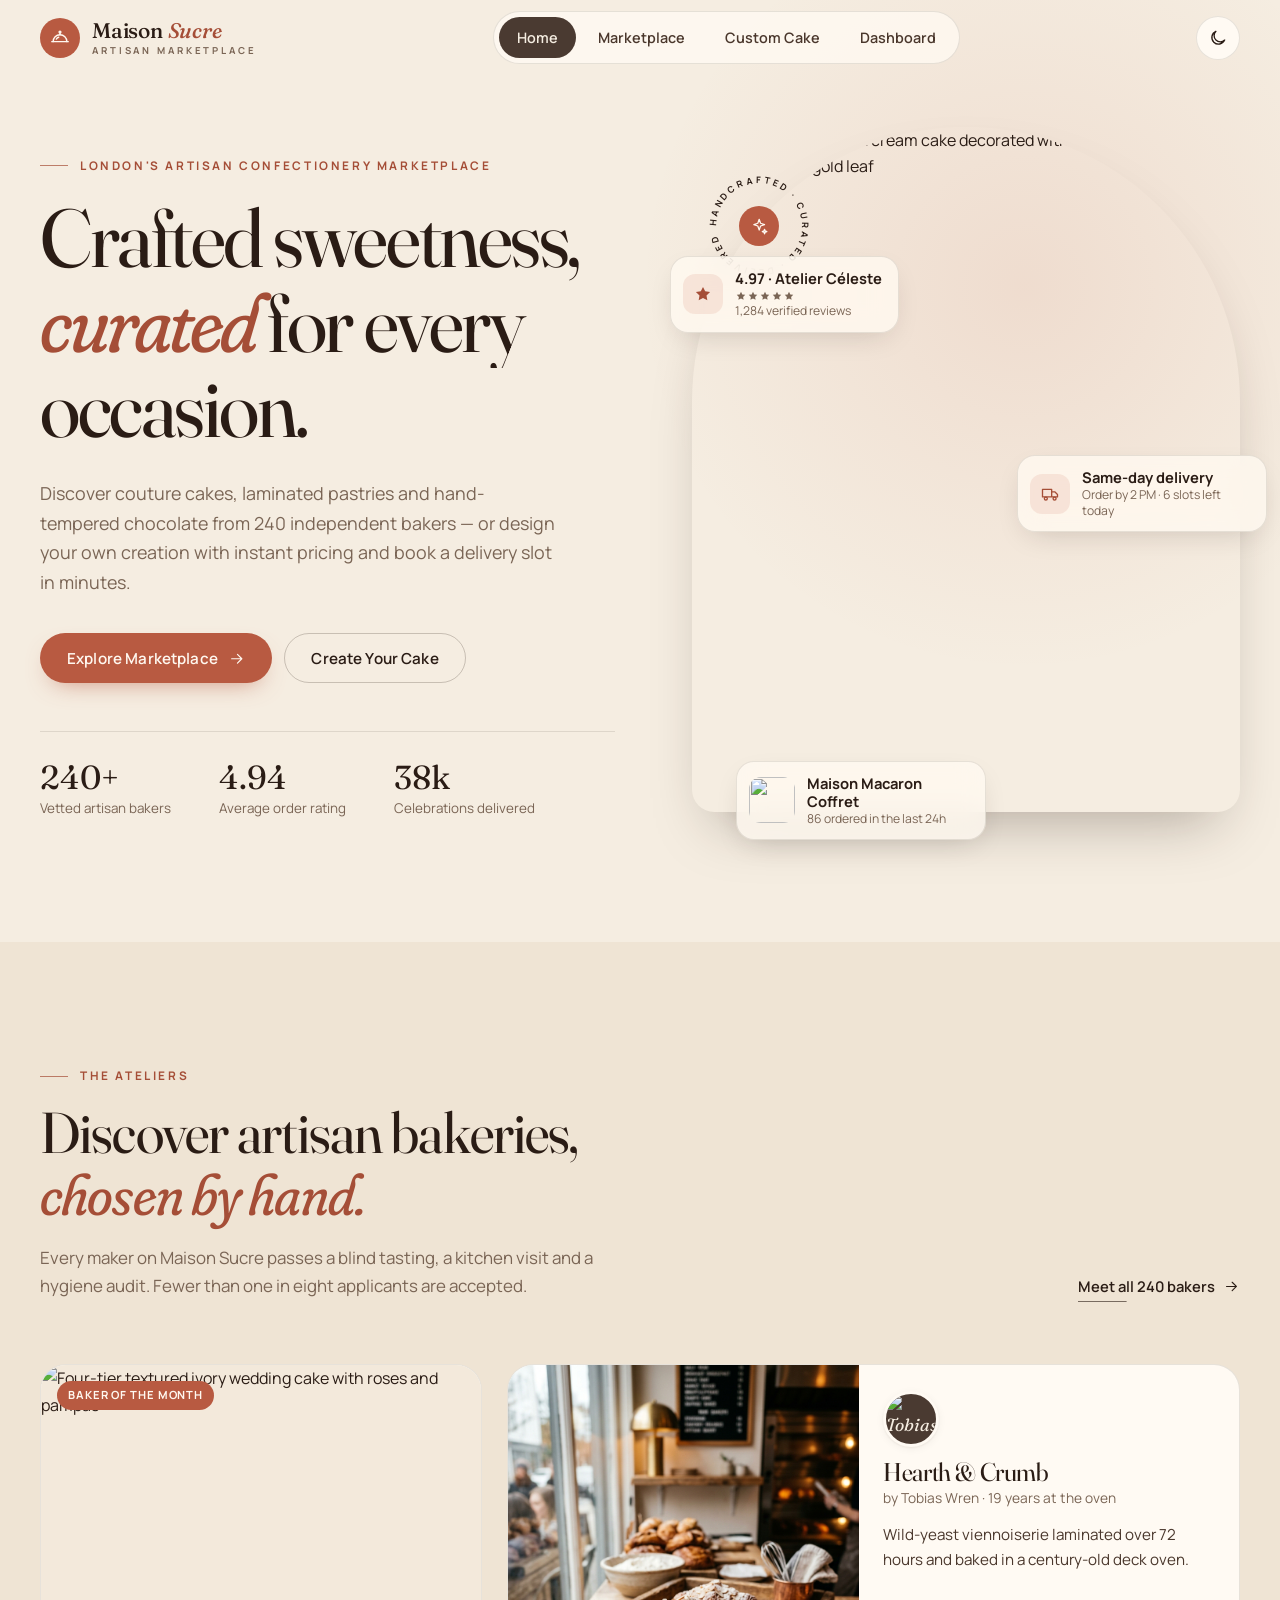
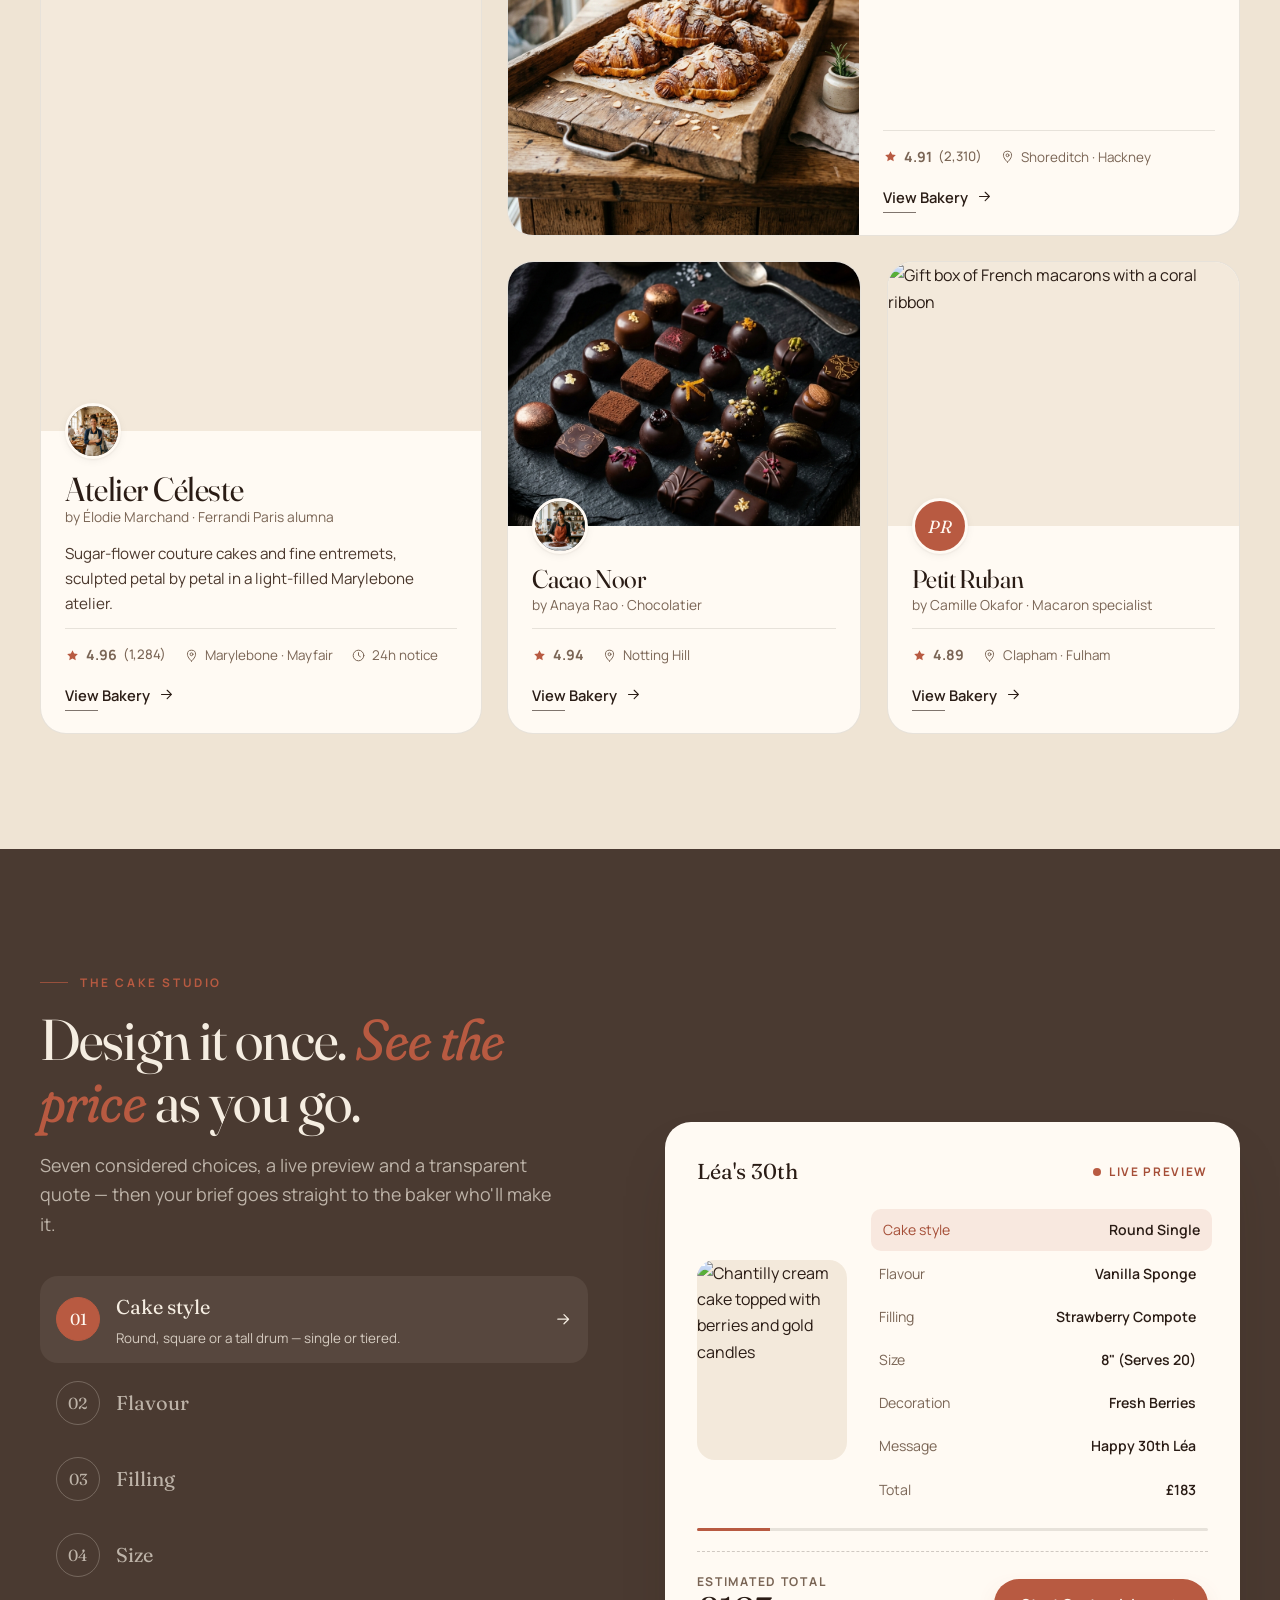
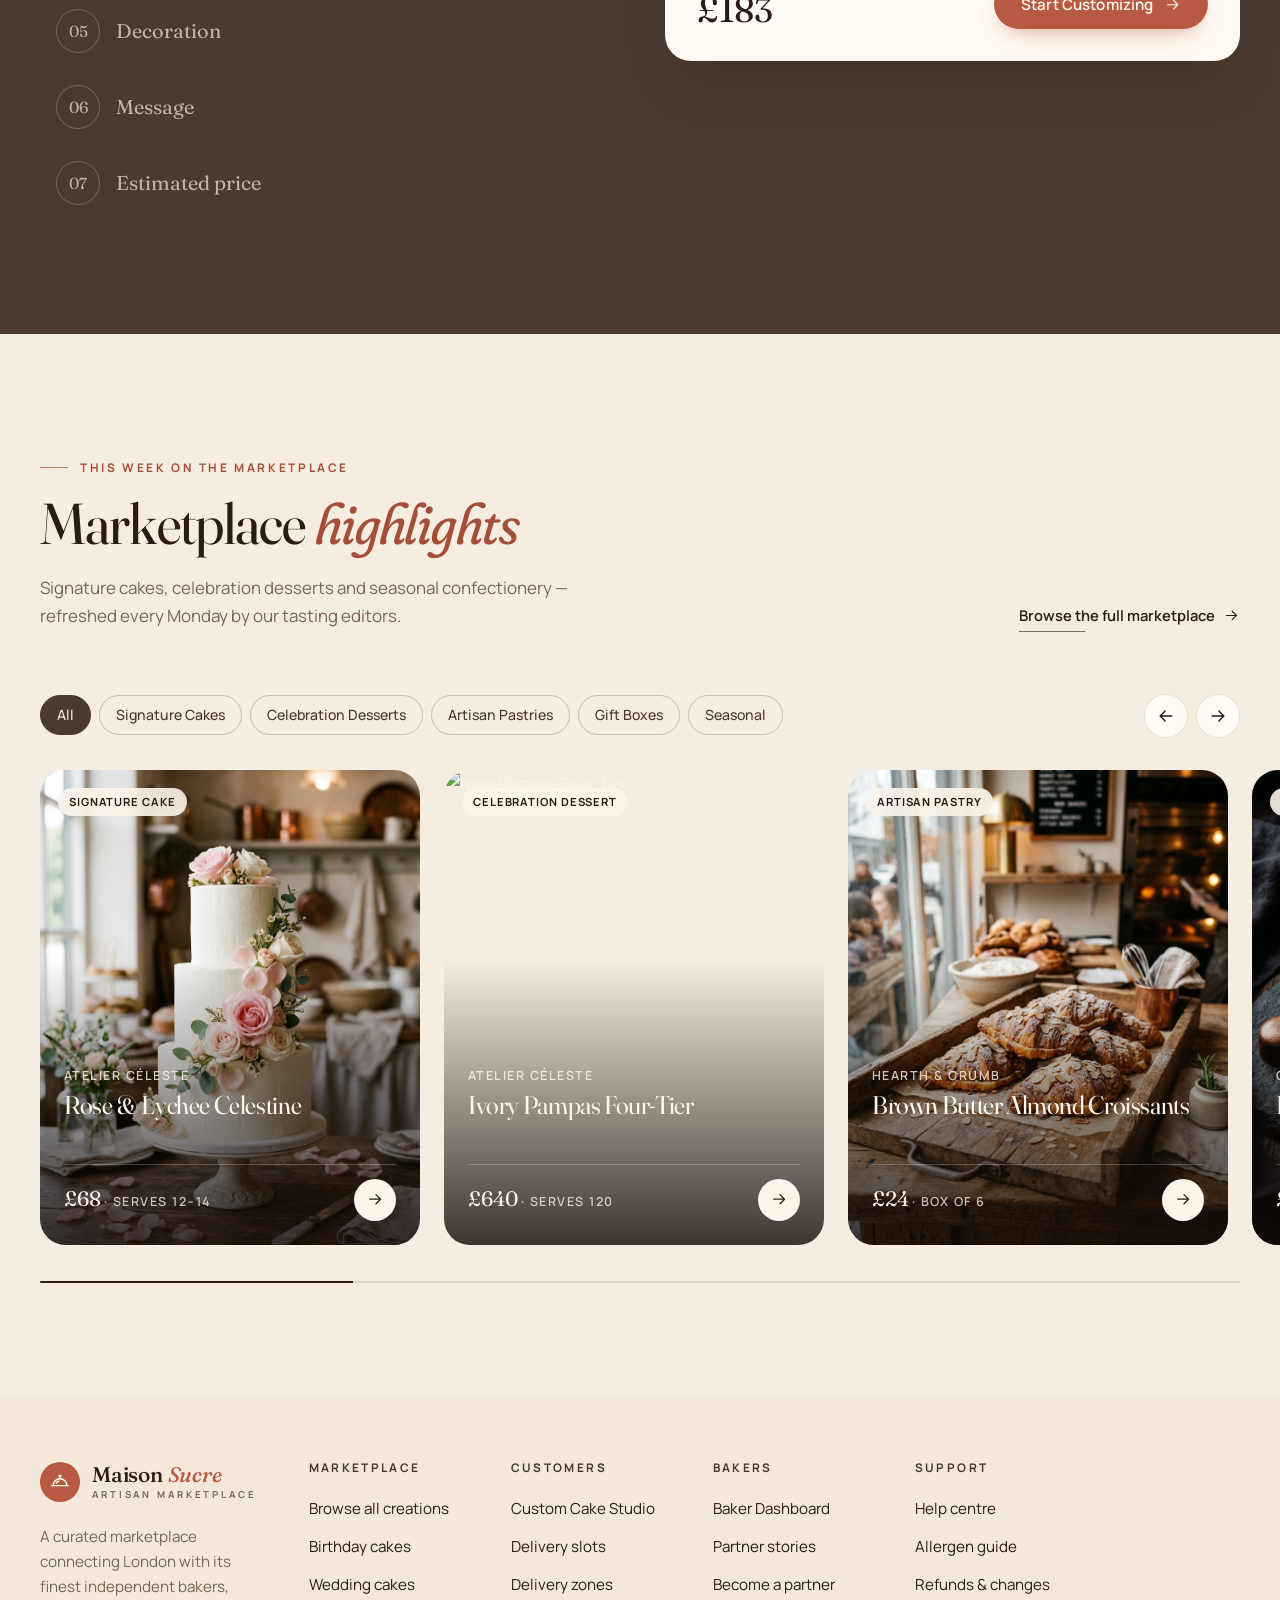
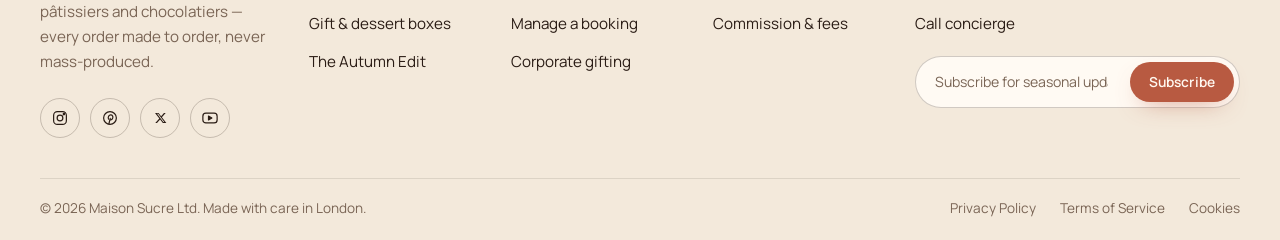
==== commit d2a2ea54: "index" ====
--- a/index.html
+++ b/index.html
@@ -340,8 +340,16 @@
           <div class="cx-preview">
             <div class="media"><img src="https://images.pexels.com/photos/8969035/pexels-photo-8969035.jpeg"
                 alt="Chantilly cream cake topped with berries and gold candles" loading="lazy" width="1200"
-                height="896"></div>
-
+                height="896" style="object-position: 50% 75%;"></div>
+            <ul class="cx-rows" id="cx-rows">
+              <li><span>Cake style</span> <b>Round Single</b></li>
+              <li><span>Flavour</span> <b>Vanilla Sponge</b></li>
+              <li><span>Filling</span> <b>Strawberry Compote</b></li>
+              <li><span>Size</span> <b>8" (Serves 20)</b></li>
+              <li><span>Decoration</span> <b>Fresh Berries</b></li>
+              <li><span>Message</span> <b>Happy 30th Léa</b></li>
+              <li><span>Total</span> <b>£183</b></li>
+            </ul>
           </div>
           <div class="cx-progress" aria-hidden="true"><span id="cx-progress"></span></div>
           <div class="cx-total">
--- a/css/style.css
+++ b/css/style.css
@@ -116,7 +116,8 @@
 .section--alt { background: var(--bg-alt); }
 .section--inverse { background: var(--inverse); color: var(--on-inverse); }
 .section--inverse h2 em { color: var(--accent); }
-[data-theme="dark"] .section--inverse h2 em { color: var(--terra); }
+[data-theme="dark"] .section--inverse { background: var(--bg-alt); color: var(--text); }
+[data-theme="dark"] .section--inverse h2 em { color: var(--accent); }
 .visually-hidden { position: absolute !important; width: 1px; height: 1px; overflow: hidden; clip: rect(0 0 0 0); white-space: nowrap; }
 
 /* ---------- 3. Typographic helpers ---------- */
@@ -127,12 +128,14 @@
 }
 .eyebrow::before { content: ""; width: 28px; height: 1px; background: currentColor; opacity: .7; }
 .section--inverse .eyebrow { color: var(--accent); }
+[data-theme="dark"] .section--inverse .eyebrow { color: var(--accent-text); }
 
 .section-head { display: flex; align-items: flex-end; justify-content: space-between; gap: 32px; margin-bottom: clamp(36px, 5vw, 64px); flex-wrap: wrap; }
 .section-head__text { max-width: 640px; }
 .section-head h2 { font-size: clamp(2.1rem, 4.6vw, 3.6rem); margin-top: 16px; }
 .section-head p { margin-top: 18px; color: var(--muted); font-size: 1.06rem; max-width: 560px; }
 .section--inverse .section-head p { color: var(--on-inverse-muted); }
+[data-theme="dark"] .section--inverse .section-head p { color: var(--muted); }
 
 .lead { font-size: clamp(1.02rem, 1.4vw, 1.16rem); color: var(--muted); }
 
@@ -478,12 +481,14 @@
 }
 .cx-step:hover { color: var(--on-inverse); }
 .cx-step .num { width: 44px; height: 44px; border-radius: 50%; border: 1px solid rgba(245, 237, 225, .25); display: grid; place-items: center; font-family: var(--f-display); font-size: 1rem; transition: background-color .35s, border-color .35s, color .35s; }
-[data-theme="dark"] .cx-step .num { border-color: rgba(30, 21, 16, .25); }
+[data-theme="dark"] .cx-step .num { border-color: rgba(243, 234, 221, .15); }
 .cx-step strong { display: block; font-family: var(--f-display); font-weight: 400; font-size: 1.25rem; color: inherit; }
 .cx-step small { display: block; font-size: .84rem; opacity: .8; max-height: 0; overflow: hidden; transition: max-height .45s var(--ease), margin .45s; }
 .cx-step .i { opacity: 0; transform: translateX(-6px); transition: opacity .3s, transform .3s var(--ease); }
 .cx-step.is-active { background: rgba(245, 237, 225, .07); color: var(--on-inverse); }
-[data-theme="dark"] .cx-step.is-active { background: rgba(30, 21, 16, .06); }
+[data-theme="dark"] .cx-step { color: var(--muted); }
+[data-theme="dark"] .cx-step:hover { color: var(--text); }
+[data-theme="dark"] .cx-step.is-active { background: rgba(243, 234, 221, .06); color: var(--text); }
 .cx-step.is-active .num { background: var(--accent); border-color: var(--accent); color: var(--on-accent); }
 .cx-step.is-active small { max-height: 60px; margin-top: 4px; }
 .cx-step.is-active .i { opacity: 1; transform: none; }
@@ -494,7 +499,7 @@
 .cx-live { display: inline-flex; align-items: center; gap: 8px; font-size: .74rem; font-weight: 700; letter-spacing: .14em; text-transform: uppercase; color: var(--accent-text); }
 .cx-live::before { content: ""; width: 8px; height: 8px; border-radius: 50%; background: var(--accent); animation: pulse 1.8s infinite; }
 @keyframes pulse { 0% { box-shadow: 0 0 0 0 rgba(194, 99, 74, .5); } 100% { box-shadow: 0 0 0 10px rgba(194, 99, 74, 0); } }
-.cx-preview { display: grid; grid-template-columns: 150px 1fr; gap: 20px; align-items: stretch; }
+.cx-preview { display: grid; grid-template-columns: 150px 1fr; gap: 20px; align-items: center; }
 .cx-preview .media { border-radius: var(--r-md); aspect-ratio: 3 / 4; }
 .cx-preview .media::after { display: none; }
 .cx-rows { list-style: none; margin: 0; padding: 0; display: grid; gap: 2px; }
@@ -530,7 +535,7 @@
 .hl-card .badge { position: absolute; top: 18px; left: 18px; background: rgba(251, 244, 234, .9); color: #2A1C15; }
 .hl-body { position: absolute; left: 0; right: 0; bottom: 0; padding: 24px; display: grid; gap: 6px; }
 .hl-body small { font-size: .78rem; letter-spacing: .12em; text-transform: uppercase; opacity: .8; font-weight: 600; }
-.hl-body h3 { font-size: clamp(1.4rem, 2vw, 1.75rem); }
+.hl-body h3 { font-size: clamp(1.4rem, 2vw, 1.75rem); display: -webkit-box; -webkit-line-clamp: 2; -webkit-box-orient: vertical; overflow: hidden; min-height: 2.16em; }
 .hl-foot { display: flex; align-items: center; justify-content: space-between; gap: 12px; margin-top: 10px; padding-top: 14px; border-top: 1px solid rgba(251, 244, 234, .22); }
 .hl-foot strong { font-family: var(--f-display); font-size: 1.3rem; font-weight: 400; }
 .hl-go { width: 42px; height: 42px; border-radius: 50%; display: grid; place-items: center; background: #FBF4EA; color: #2A1C15; transition: transform .4s var(--ease), background-color .3s, color .3s; }
@@ -608,7 +613,7 @@
 @media (hover: none) { .quick-view { opacity: 1; transform: none; } }
 .pc-body { padding: 20px 20px 18px; display: flex; flex-direction: column; gap: 8px; flex: 1; }
 .pc-bakery { display: flex; justify-content: space-between; align-items: center; gap: 10px; font-size: .78rem; font-weight: 700; letter-spacing: .1em; text-transform: uppercase; color: var(--muted); }
-.pc-name { font-size: 1.35rem; line-height: 1.15; }
+.pc-name { font-size: 1.35rem; line-height: 1.15; display: -webkit-box; -webkit-line-clamp: 2; -webkit-box-orient: vertical; overflow: hidden; min-height: 2.3em; }
 .pc-delivery { display: inline-flex; align-items: center; gap: 7px; font-size: .84rem; color: var(--text-soft); }
 .pc-delivery .i { width: 16px; height: 16px; color: var(--accent-text); }
 .pc-foot { display: flex; align-items: center; justify-content: space-between; gap: 10px; flex-wrap: wrap; margin-top: auto; padding-top: 16px; border-top: 1px solid var(--line); }
@@ -653,10 +658,10 @@
 .baker-stats { display: grid; grid-template-columns: auto 1fr; gap: 14px; padding: 14px 0; border-block: 1px solid var(--line); margin-top: 6px; font-size: .84rem; align-items: center; }
 .baker-stats .zone { display: inline-flex; align-items: center; gap: 6px; color: var(--muted); min-width: 0; }
 .baker-stats .zone .i { width: 15px; height: 15px; }
-.baker-signature { display: flex; align-items: center; gap: 14px; padding: 10px; border-radius: var(--r-md); background: var(--bg); }
+.baker-signature { display: flex; align-items: center; gap: 14px; padding: 10px; border-radius: var(--r-md); background: var(--bg); margin-top: auto; }
 .baker-signature img { width: 58px; height: 58px; border-radius: 12px; object-fit: cover; flex-shrink: 0; }
 .baker-signature small { display: block; font-size: .7rem; font-weight: 700; letter-spacing: .14em; text-transform: uppercase; color: var(--accent-text); }
-.baker-signature strong { font-family: var(--f-display); font-weight: 400; font-size: 1.05rem; line-height: 1.25; }
+.baker-signature strong { font-family: var(--f-display); font-weight: 400; font-size: 1.05rem; line-height: 1.25; display: -webkit-box; -webkit-line-clamp: 2; -webkit-box-orient: vertical; overflow: hidden; min-height: 2.5em; }
 .baker-card .btn { margin-top: 8px; }
 
 /* Booking preview */
@@ -688,7 +693,7 @@
 .date-chips { display: grid; grid-template-columns: repeat(7, minmax(0, 1fr)); gap: 6px; }
 .date-chip { display: grid; gap: 2px; justify-items: center; padding: 10px 4px; border-radius: var(--r-sm); border: 1px solid var(--line-strong); color: var(--text); transition: background-color .25s, color .25s, border-color .25s, transform .25s var(--ease); }
 .date-chip small { font-size: .68rem; font-weight: 700; letter-spacing: .1em; text-transform: uppercase; color: var(--text-soft); }
-.date-chip strong { font-family: var(--f-display); font-weight: 500; font-size: 1.35rem; line-height: 1.1; color: var(--text); }
+.date-chip strong { font-family: var(--f-display); font-weight: 500; font-size: 1.35rem; line-height: 1.1; }
 .date-chip:hover:not([disabled]) { border-color: var(--text); transform: translateY(-2px); }
 .date-chip.is-active { background: var(--inverse); color: var(--on-inverse); border-color: var(--inverse); }
 .date-chip.is-active small { color: var(--on-inverse-muted); }
